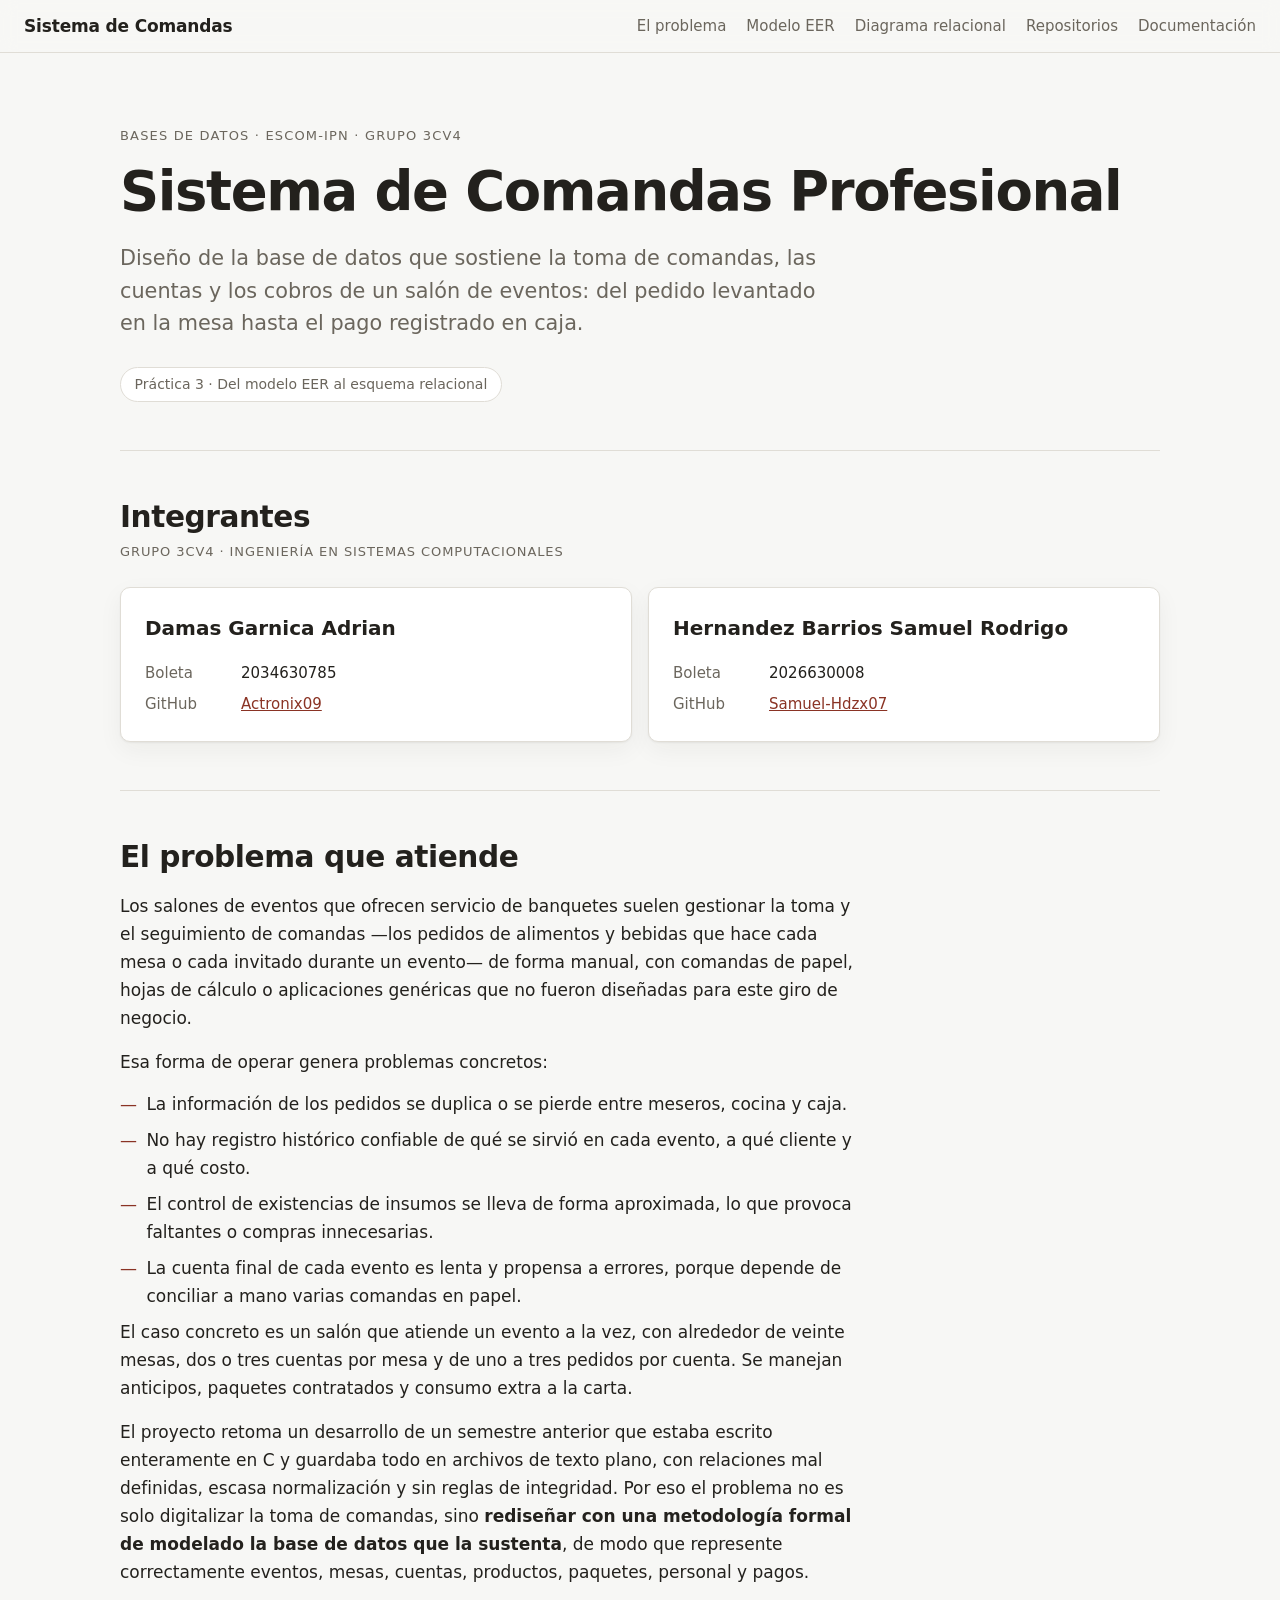
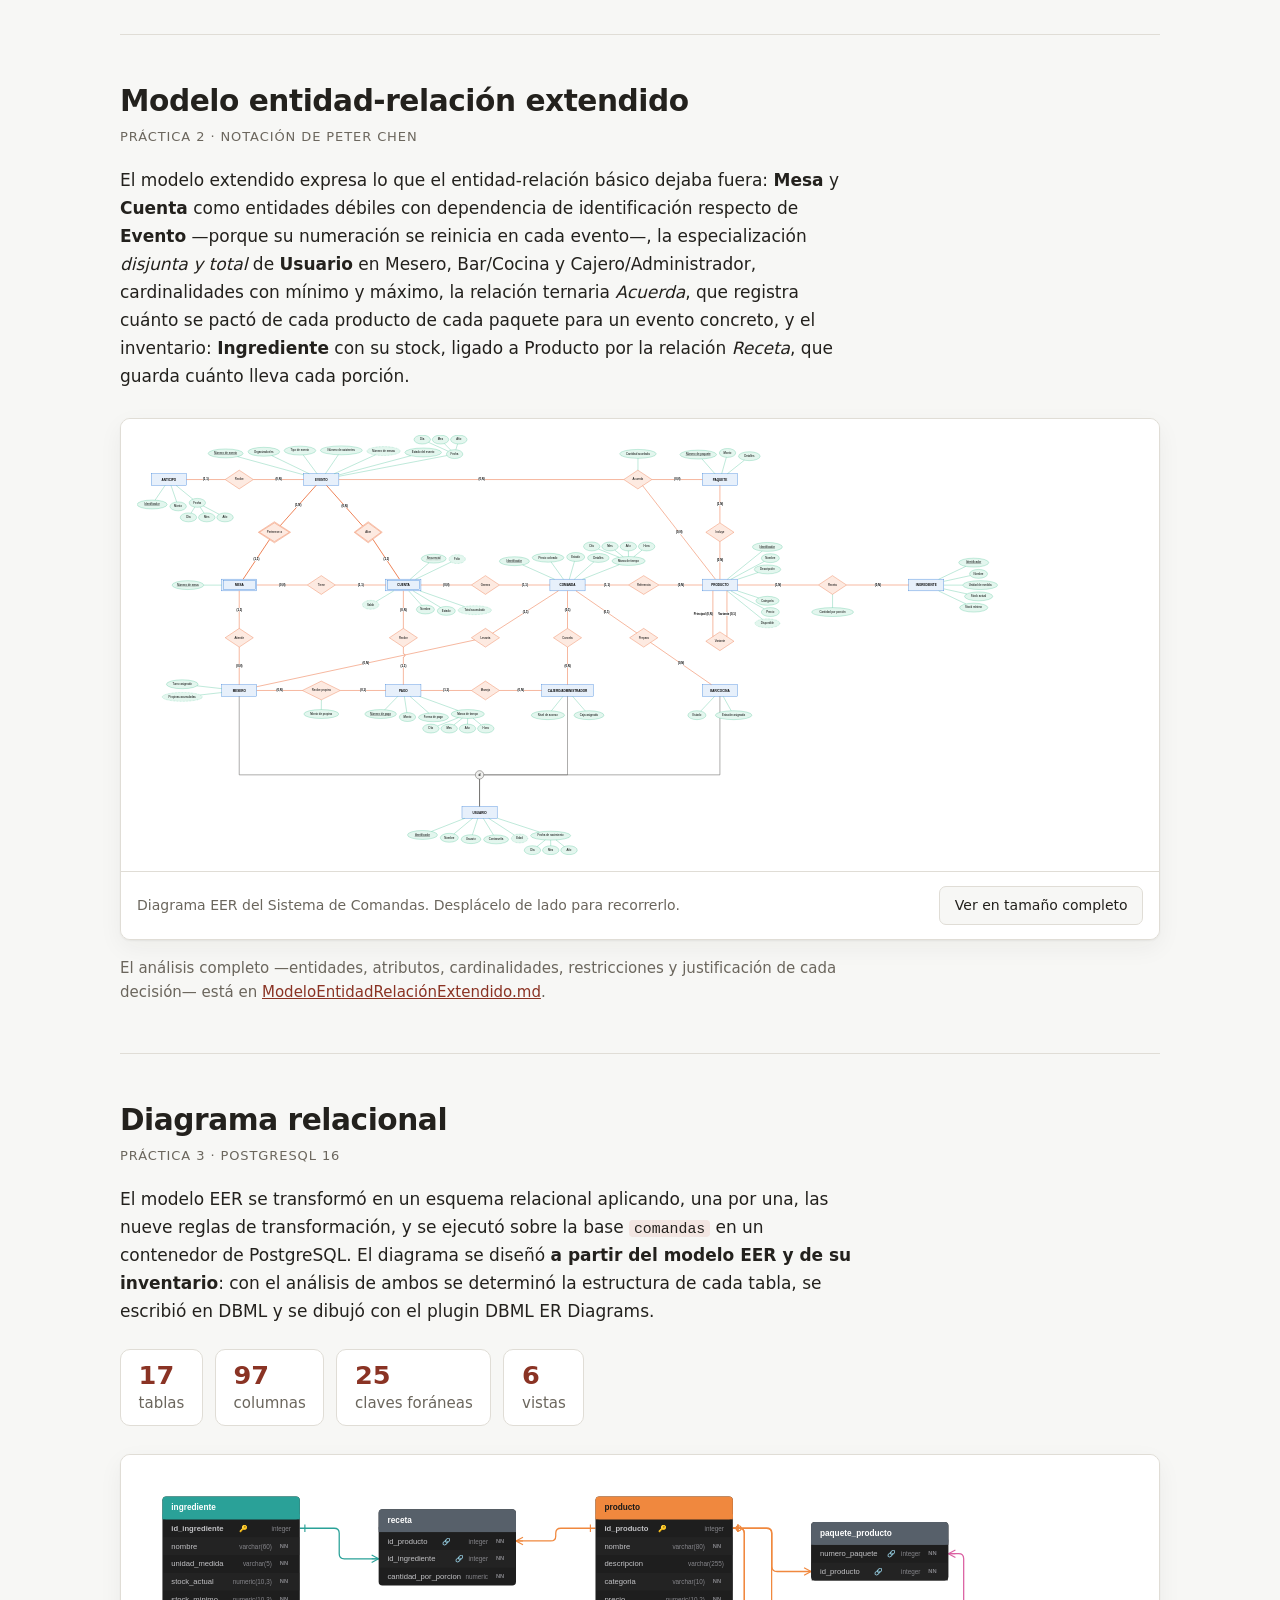
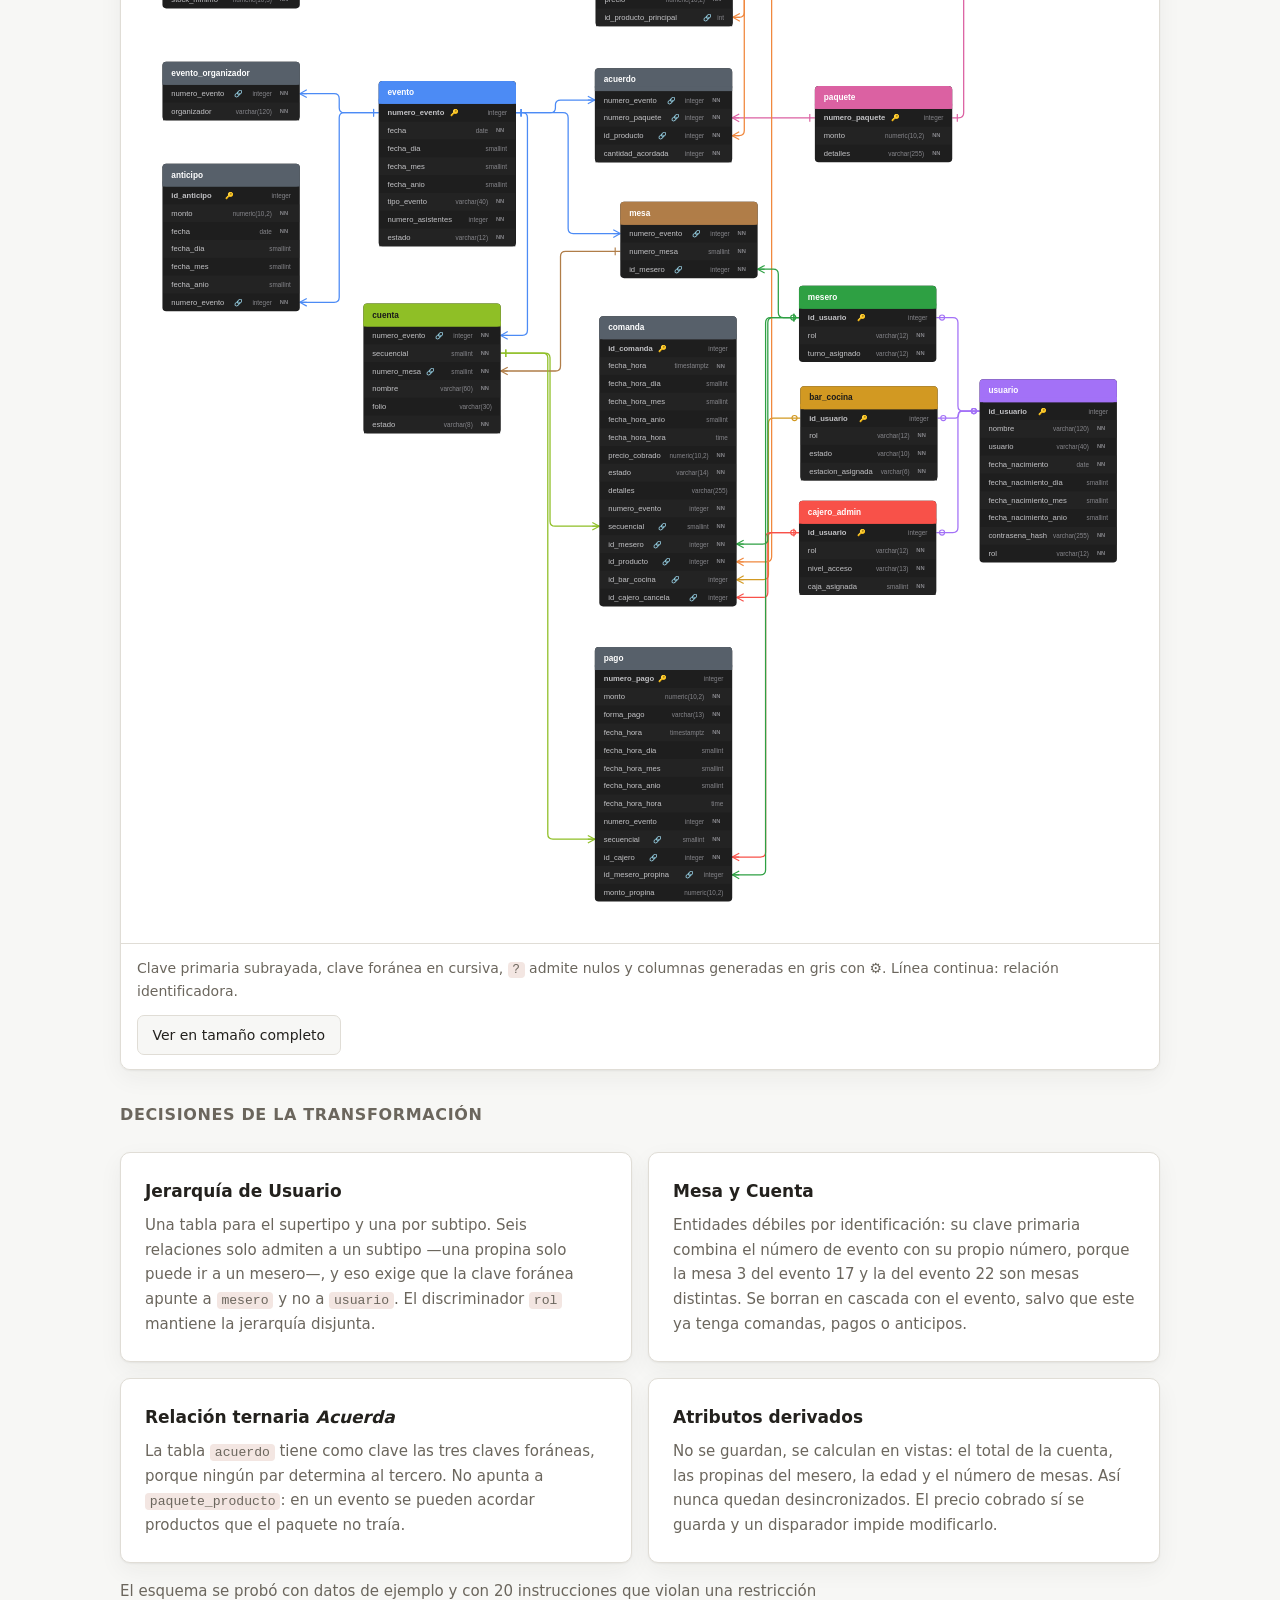
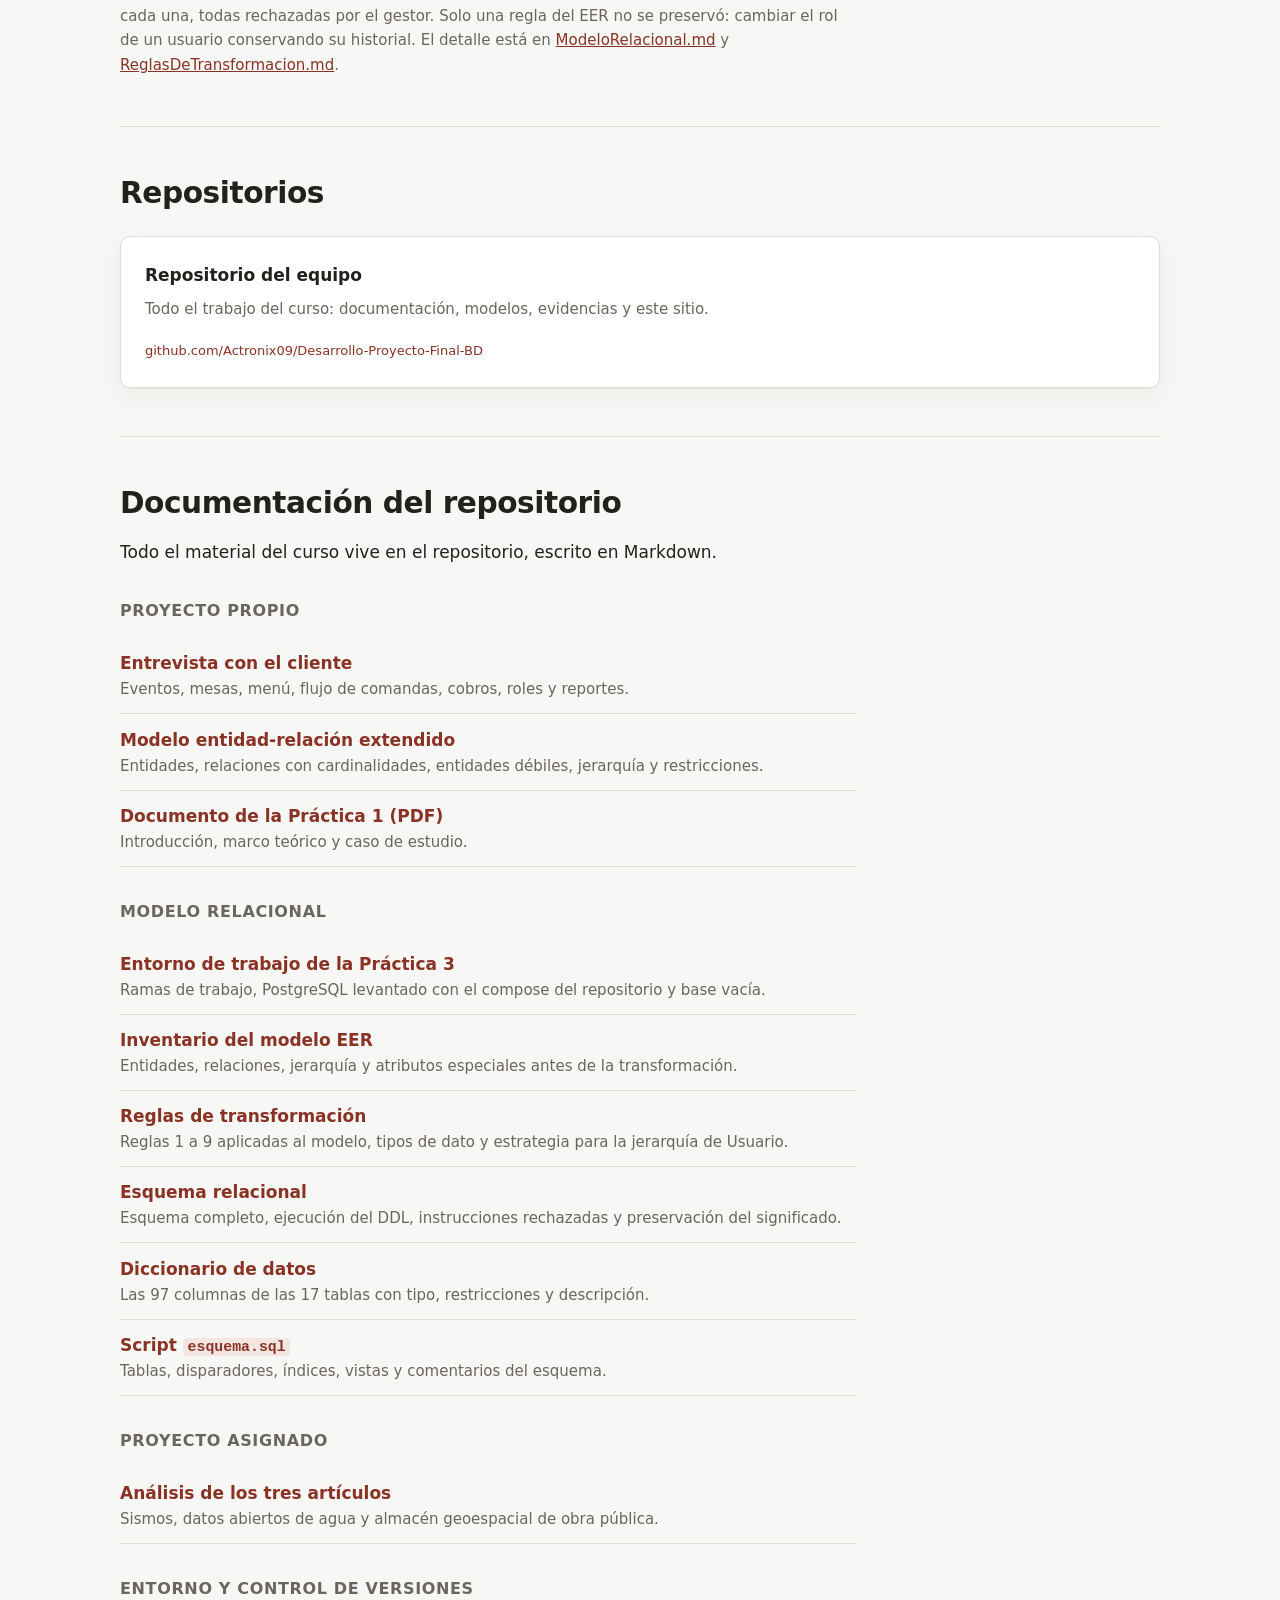
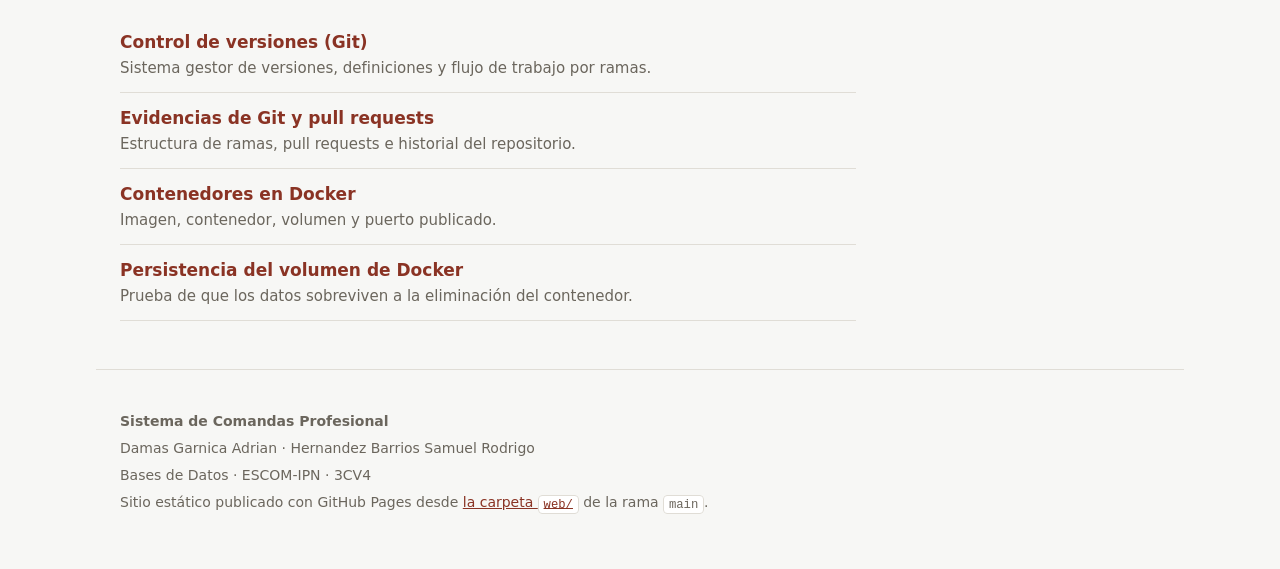
==== web/index.html @ 73614f3f "Preparación Práctica 4 y 5" ====
<!DOCTYPE html>
<html lang="es">
<head>
<meta charset="UTF-8">
<meta name="viewport" content="width=device-width, initial-scale=1">
<title>Sistema de Comandas Profesional — Práctica 3</title>
<meta name="description" content="Sitio del proyecto Sistema de Comandas Profesional: base de datos para la gestión de comandas, cuentas y cobros de un salón de eventos. Bases de Datos, ESCOM-IPN.">
<link rel="stylesheet" href="estilos.css">
</head>
<body>

<a class="salto" href="#contenido">Saltar al contenido</a>

<nav class="barra">
  <span class="barra-marca">Sistema de Comandas</span>
  <ul class="barra-enlaces">
    <li><a href="#problema">El problema</a></li>
    <li><a href="#eer">Modelo EER</a></li>
    <li><a href="#relacional">Diagrama relacional</a></li>
    <li><a href="#repositorios">Repositorios</a></li>
    <li><a href="#documentacion">Documentación</a></li>
  </ul>
</nav>

<header class="portada">
  <p class="eyebrow">Bases de Datos &middot; ESCOM-IPN &middot; Grupo 3CV4</p>
  <h1>Sistema de Comandas Profesional</h1>
  <p class="lead">
    Diseño de la base de datos que sostiene la toma de comandas, las cuentas y los
    cobros de un salón de eventos: del pedido levantado en la mesa hasta el pago
    registrado en caja.
  </p>
  <p class="sello">Práctica 3 &middot; Del modelo EER al esquema relacional</p>
</header>

<main id="contenido">

  <section class="seccion" id="integrantes">
    <h2>Integrantes</h2>
    <p class="seccion-nota">Grupo 3CV4 &middot; Ingeniería en Sistemas Computacionales</p>
    <div class="rejilla rejilla-dos">
      <div class="tarjeta persona">
        <p class="persona-nombre">Damas Garnica Adrian</p>
        <dl class="persona-datos">
          <div><dt>Boleta</dt><dd>2034630785</dd></div>
          <div><dt>GitHub</dt><dd><a href="https://github.com/Actronix09">Actronix09</a></dd></div>
        </dl>
      </div>
      <div class="tarjeta persona">
        <p class="persona-nombre">Hernandez Barrios Samuel Rodrigo</p>
        <dl class="persona-datos">
          <div><dt>Boleta</dt><dd>2026630008</dd></div>
          <div><dt>GitHub</dt><dd><a href="https://github.com/Samuel-Hdzx07">Samuel-Hdzx07</a></dd></div>
        </dl>
      </div>
    </div>
  </section>

  <section class="seccion" id="problema">
    <h2>El problema que atiende</h2>
    <p>
      Los salones de eventos que ofrecen servicio de banquetes suelen gestionar la toma y
      el seguimiento de comandas —los pedidos de alimentos y bebidas que hace cada mesa o
      cada invitado durante un evento— de forma manual, con comandas de papel, hojas de
      cálculo o aplicaciones genéricas que no fueron diseñadas para este giro de negocio.
    </p>
    <p>Esa forma de operar genera problemas concretos:</p>
    <ul class="lista-problemas">
      <li>La información de los pedidos se duplica o se pierde entre meseros, cocina y caja.</li>
      <li>No hay registro histórico confiable de qué se sirvió en cada evento, a qué cliente y a qué costo.</li>
      <li>El control de existencias de insumos se lleva de forma aproximada, lo que provoca faltantes o compras innecesarias.</li>
      <li>La cuenta final de cada evento es lenta y propensa a errores, porque depende de conciliar a mano varias comandas en papel.</li>
    </ul>
    <p>
      El caso concreto es un salón que atiende un evento a la vez, con alrededor de veinte
      mesas, dos o tres cuentas por mesa y de uno a tres pedidos por cuenta. Se manejan
      anticipos, paquetes contratados y consumo extra a la carta.
    </p>
    <p>
      El proyecto retoma un desarrollo de un semestre anterior que estaba escrito
      enteramente en C y guardaba todo en archivos de texto plano, con relaciones mal
      definidas, escasa normalización y sin reglas de integridad. Por eso el problema no
      es solo digitalizar la toma de comandas, sino <strong>rediseñar con una metodología
      formal de modelado la base de datos que la sustenta</strong>, de modo que represente
      correctamente eventos, mesas, cuentas, productos, paquetes, personal y pagos.
    </p>
  </section>

  <section class="seccion" id="eer">
    <h2>Modelo entidad-relación extendido</h2>
    <p class="seccion-nota">Práctica 2 &middot; Notación de Peter Chen</p>
    <p>
      El modelo extendido expresa lo que el entidad-relación básico dejaba fuera:
      <strong>Mesa</strong> y <strong>Cuenta</strong> como entidades débiles con dependencia
      de identificación respecto de <strong>Evento</strong> —porque su numeración se reinicia
      en cada evento—, la especialización <em>disjunta y total</em> de
      <strong>Usuario</strong> en Mesero, Bar/Cocina y Cajero/Administrador, cardinalidades
      con mínimo y máximo, la relación ternaria <em>Acuerda</em>, que registra cuánto se
      pactó de cada producto de cada paquete para un evento concreto, y el inventario:
      <strong>Ingrediente</strong> con su stock, ligado a Producto por la relación
      <em>Receta</em>, que guarda cuánto lleva cada porción.
    </p>

    <figure class="figura">
      <div class="lienzo" data-scroll>
        <img src="imagenes/diagrama-eer-chen.svg"
             alt="Diagrama entidad-relación extendido del Sistema de Comandas en notación de Peter Chen: las entidades Evento, Usuario, Producto, Ingrediente, Comanda, Pago, Anticipo y Paquete, las entidades débiles Mesa y Cuenta, la jerarquía de Usuario, la relación Receta y la relación ternaria Acuerda."
             width="3672" height="1792"
             data-completa="imagenes/diagrama-eer-chen.svg">
      </div>
      <figcaption>
        <span>Diagrama EER del Sistema de Comandas. Desplácelo de lado para recorrerlo.</span>
        <button type="button" class="boton" data-abrir="imagenes/diagrama-eer-chen.svg">
          Ver en tamaño completo
        </button>
      </figcaption>
    </figure>

    <p class="pie-enlace">
      El análisis completo —entidades, atributos, cardinalidades, restricciones y
      justificación de cada decisión— está en
      <a href="https://github.com/Actronix09/Desarrollo-Proyecto-Final-BD/blob/main/docs/ModeloEntidadRelaci%C3%B3nExtendido.md">
        ModeloEntidadRelaciónExtendido.md</a>.
    </p>
  </section>

  <section class="seccion" id="relacional">
    <h2>Diagrama relacional</h2>
    <p class="seccion-nota">Práctica 3 &middot; PostgreSQL 16</p>
    <p>
      El modelo EER se transformó en un esquema relacional aplicando, una por una, las
      nueve reglas de transformación, y se ejecutó sobre la base <code>comandas</code> en
      un contenedor de PostgreSQL. El diagrama se diseñó <strong>a partir del modelo
      EER y de su inventario</strong>: con el análisis de ambos se determinó la estructura
      de cada tabla, se escribió en DBML y se dibujó con el plugin DBML ER Diagrams.
    </p>

    <ul class="cifras">
      <li><strong>17</strong> tablas</li>
      <li><strong>97</strong> columnas</li>
      <li><strong>25</strong> claves foráneas</li>
      <li><strong>6</strong> vistas</li>
    </ul>

    <figure class="figura">
      <div class="lienzo lienzo-ajustado">
        <img src="imagenes/diagrama-relacional.svg"
             alt="Diagrama relacional del Sistema de Comandas con sus 17 tablas: a la izquierda el evento con evento_organizador, anticipo y cuenta, y arriba el inventario (ingrediente y receta); al centro mesa, comanda, pago y acuerdo; a la derecha el catálogo (producto, paquete y paquete_producto) y la jerarquía de Usuario (usuario, mesero, bar_cocina y cajero_admin), unidas por sus 25 claves foráneas."
             width="2795" height="1572"
             data-completa="imagenes/diagrama-relacional.svg" data-natural>
      </div>
      <figcaption>
        <span>Clave primaria subrayada, clave foránea en cursiva, <code>?</code> admite nulos y columnas generadas en gris con ⚙. Línea continua: relación identificadora.</span>
        <button type="button" class="boton" data-abrir="imagenes/diagrama-relacional.svg" data-natural>
          Ver en tamaño completo
        </button>
      </figcaption>
    </figure>

    <h3 class="subtitulo">Decisiones de la transformación</h3>
    <div class="rejilla rejilla-dos">
      <div class="tarjeta decision">
        <h3>Jerarquía de Usuario</h3>
        <p>
          Una tabla para el supertipo y una por subtipo. Seis relaciones solo admiten a un
          subtipo —una propina solo puede ir a un mesero—, y eso exige que la clave foránea
          apunte a <code>mesero</code> y no a <code>usuario</code>. El discriminador
          <code>rol</code> mantiene la jerarquía disjunta.
        </p>
      </div>
      <div class="tarjeta decision">
        <h3>Mesa y Cuenta</h3>
        <p>
          Entidades débiles por identificación: su clave primaria combina el número de
          evento con su propio número, porque la mesa 3 del evento 17 y la del evento 22
          son mesas distintas. Se borran en cascada con el evento, salvo que este ya tenga
          comandas, pagos o anticipos.
        </p>
      </div>
      <div class="tarjeta decision">
        <h3>Relación ternaria <em>Acuerda</em></h3>
        <p>
          La tabla <code>acuerdo</code> tiene como clave las tres claves foráneas, porque
          ningún par determina al tercero. No apunta a <code>paquete_producto</code>: en un
          evento se pueden acordar productos que el paquete no traía.
        </p>
      </div>
      <div class="tarjeta decision">
        <h3>Atributos derivados</h3>
        <p>
          No se guardan, se calculan en vistas: el total de la cuenta, las propinas del
          mesero, la edad y el número de mesas. Así nunca quedan desincronizados. El precio
          cobrado sí se guarda y un disparador impide modificarlo.
        </p>
      </div>
    </div>

    <p class="pie-enlace">
      El esquema se probó con datos de ejemplo y con 20 instrucciones que violan una
      restricción cada una, todas rechazadas por el gestor. Solo una regla del EER no se
      preservó: cambiar el rol de un usuario conservando su historial. El detalle está en
      <a href="https://github.com/Actronix09/Desarrollo-Proyecto-Final-BD/blob/main/docs/ModeloRelacional.md">ModeloRelacional.md</a>
      y <a href="https://github.com/Actronix09/Desarrollo-Proyecto-Final-BD/blob/main/docs/ReglasDeTransformacion.md">ReglasDeTransformacion.md</a>.
    </p>
  </section>

  <section class="seccion" id="repositorios">
    <h2>Repositorios</h2>
    <div class="rejilla">
      <a class="tarjeta enlace-tarjeta" href="https://github.com/Actronix09/Desarrollo-Proyecto-Final-BD">
        <h3>Repositorio del equipo</h3>
        <p>Todo el trabajo del curso: documentación, modelos, evidencias y este sitio.</p>
        <span class="url">github.com/Actronix09/Desarrollo-Proyecto-Final-BD</span>
      </a>
    </div>
  </section>

  <section class="seccion" id="documentacion">
    <h2>Documentación del repositorio</h2>
    <p>Todo el material del curso vive en el repositorio, escrito en Markdown.</p>

    <h3 class="subtitulo">Proyecto propio</h3>
    <ul class="indice">
      <li>
        <a href="https://github.com/Actronix09/Desarrollo-Proyecto-Final-BD/blob/main/docs/Entrevista.md">Entrevista con el cliente</a>
        <span>Eventos, mesas, menú, flujo de comandas, cobros, roles y reportes.</span>
      </li>
      <li>
        <a href="https://github.com/Actronix09/Desarrollo-Proyecto-Final-BD/blob/main/docs/ModeloEntidadRelaci%C3%B3nExtendido.md">Modelo entidad-relación extendido</a>
        <span>Entidades, relaciones con cardinalidades, entidades débiles, jerarquía y restricciones.</span>
      </li>
      <li>
        <a href="https://github.com/Actronix09/Desarrollo-Proyecto-Final-BD/blob/main/docs/LaTeX/Practica%201.pdf">Documento de la Práctica 1 (PDF)</a>
        <span>Introducción, marco teórico y caso de estudio.</span>
      </li>
    </ul>

    <h3 class="subtitulo">Modelo relacional</h3>
    <ul class="indice">
      <li>
        <a href="https://github.com/Actronix09/Desarrollo-Proyecto-Final-BD/blob/main/docs/EntornoPractica3.md">Entorno de trabajo de la Práctica 3</a>
        <span>Ramas de trabajo, PostgreSQL levantado con el compose del repositorio y base vacía.</span>
      </li>
      <li>
        <a href="https://github.com/Actronix09/Desarrollo-Proyecto-Final-BD/blob/main/docs/InventarioModeloEER.md">Inventario del modelo EER</a>
        <span>Entidades, relaciones, jerarquía y atributos especiales antes de la transformación.</span>
      </li>
      <li>
        <a href="https://github.com/Actronix09/Desarrollo-Proyecto-Final-BD/blob/main/docs/ReglasDeTransformacion.md">Reglas de transformación</a>
        <span>Reglas 1 a 9 aplicadas al modelo, tipos de dato y estrategia para la jerarquía de Usuario.</span>
      </li>
      <li>
        <a href="https://github.com/Actronix09/Desarrollo-Proyecto-Final-BD/blob/main/docs/ModeloRelacional.md">Esquema relacional</a>
        <span>Esquema completo, ejecución del DDL, instrucciones rechazadas y preservación del significado.</span>
      </li>
      <li>
        <a href="https://github.com/Actronix09/Desarrollo-Proyecto-Final-BD/blob/main/docs/DiccionarioDeDatos.md">Diccionario de datos</a>
        <span>Las 97 columnas de las 17 tablas con tipo, restricciones y descripción.</span>
      </li>
      <li>
        <a href="https://github.com/Actronix09/Desarrollo-Proyecto-Final-BD/blob/main/sql/esquema.sql">Script <code>esquema.sql</code></a>
        <span>Tablas, disparadores, índices, vistas y comentarios del esquema.</span>
      </li>
    </ul>

    <h3 class="subtitulo">Proyecto asignado</h3>
    <ul class="indice">
      <li>
        <a href="https://github.com/Actronix09/Desarrollo-Proyecto-Final-BD/blob/main/docs/Investigaci%C3%B3nDeArticulos.md">Análisis de los tres artículos</a>
        <span>Sismos, datos abiertos de agua y almacén geoespacial de obra pública.</span>
      </li>
    </ul>

    <h3 class="subtitulo">Entorno y control de versiones</h3>
    <ul class="indice">
      <li>
        <a href="https://github.com/Actronix09/Desarrollo-Proyecto-Final-BD/blob/main/docs/Control%20de%20Versiones.md">Control de versiones (Git)</a>
        <span>Sistema gestor de versiones, definiciones y flujo de trabajo por ramas.</span>
      </li>
      <li>
        <a href="https://github.com/Actronix09/Desarrollo-Proyecto-Final-BD/blob/main/docs/Control%20de%20Versiones%20GIT%20y%20Pull%20Request.md">Evidencias de Git y pull requests</a>
        <span>Estructura de ramas, pull requests e historial del repositorio.</span>
      </li>
      <li>
        <a href="https://github.com/Actronix09/Desarrollo-Proyecto-Final-BD/blob/main/docs/Contenedores.md">Contenedores en Docker</a>
        <span>Imagen, contenedor, volumen y puerto publicado.</span>
      </li>
      <li>
        <a href="https://github.com/Actronix09/Desarrollo-Proyecto-Final-BD/blob/main/docs/Persistencia%20del%20Volumen%20de%20Docker.md">Persistencia del volumen de Docker</a>
        <span>Prueba de que los datos sobreviven a la eliminación del contenedor.</span>
      </li>
    </ul>
  </section>

</main>

<footer class="pie">
  <div class="pie-texto">
    <p><strong>Sistema de Comandas Profesional</strong></p>
    <p>
      Damas Garnica Adrian &middot; Hernandez Barrios Samuel Rodrigo
    </p>
    <p>Bases de Datos &middot; ESCOM-IPN &middot; 3CV4</p>
    <p>
      Sitio estático publicado con GitHub Pages desde
      <a href="https://github.com/Actronix09/Desarrollo-Proyecto-Final-BD/tree/main/web">
        la carpeta <code>web/</code></a>
      de la rama <code>main</code>.
    </p>
  </div>
  <video class="pie-video" src="yipee.mp4" autoplay loop muted playsinline
         aria-label="Video decorativo"></video>
</footer>

<div class="visor" id="visor" hidden>
  <button type="button" class="visor-cerrar" id="visor-cerrar" aria-label="Cerrar">&times;</button>
  <div class="visor-lienzo" id="visor-lienzo">
    <img id="visor-imagen" src="" alt="Diagrama en tamaño completo">
  </div>
  <p class="visor-ayuda">Arrastre para recorrer el diagrama &middot; <kbd>Esc</kbd> para cerrar</p>
</div>

<script src="script.js"></script>
</body>
</html>
---- web/estilos.css ----
/* ===========================================================
   Sistema de Comandas Profesional — Práctica 3
   Hoja de estilos del sitio. Sin dependencias externas.
   =========================================================== */

:root {
  --fondo: #f7f7f5;
  --superficie: #ffffff;
  --borde: #e0ddd6;
  --texto: #23211d;
  --texto-suave: #6b665d;
  --acento: #8a3324;
  --acento-suave: #f3e6e2;
  --sombra: 0 1px 2px rgba(35, 33, 29, .06), 0 8px 24px rgba(35, 33, 29, .05);
  --radio: 10px;
  --ancho: 68rem;
}

@media (prefers-color-scheme: dark) {
  :root {
    --fondo: #16151b;
    --superficie: #1e1d24;
    --borde: #32303a;
    --texto: #eceaf0;
    --texto-suave: #a39fae;
    --acento: #e09080;
    --acento-suave: #2b2026;
    --sombra: 0 1px 2px rgba(0, 0, 0, .4), 0 8px 24px rgba(0, 0, 0, .3);
  }
}

* { margin: 0; padding: 0; box-sizing: border-box; }

html { scroll-behavior: smooth; scroll-padding-top: 5rem; }

body {
  background: var(--fondo);
  color: var(--texto);
  font-family: system-ui, -apple-system, "Segoe UI", Roboto, "Helvetica Neue", sans-serif;
  font-size: 1.0625rem;
  line-height: 1.65;
  -webkit-text-size-adjust: 100%;
}

a { color: var(--acento); }

/* --- Accesibilidad ---------------------------------------- */

.salto {
  position: absolute;
  left: -9999px;
  top: 0;
  background: var(--acento);
  color: #fff;
  padding: .75rem 1rem;
  z-index: 100;
}
.salto:focus { left: 0; }

:focus-visible {
  outline: 2px solid var(--acento);
  outline-offset: 3px;
}

/* --- Barra de navegación ----------------------------------- */

.barra {
  position: sticky;
  top: 0;
  z-index: 20;
  display: flex;
  flex-wrap: wrap;
  align-items: center;
  gap: .5rem 1.5rem;
  padding: .75rem 1.5rem;
  background: color-mix(in srgb, var(--fondo) 88%, transparent);
  backdrop-filter: blur(8px);
  border-bottom: 1px solid var(--borde);
}

.barra-marca {
  font-weight: 650;
  letter-spacing: -.01em;
  margin-right: auto;
}

.barra-enlaces {
  display: flex;
  flex-wrap: wrap;
  gap: .25rem 1.25rem;
  list-style: none;
  font-size: .9375rem;
}

.barra-enlaces a {
  color: var(--texto-suave);
  text-decoration: none;
  padding: .125rem 0;
  border-bottom: 1px solid transparent;
}

.barra-enlaces a:hover {
  color: var(--texto);
  border-bottom-color: var(--acento);
}

/* --- Portada ----------------------------------------------- */

.portada {
  max-width: var(--ancho);
  margin: 0 auto;
  padding: 4.5rem 1.5rem 3rem;
}

.eyebrow {
  font-size: .8125rem;
  letter-spacing: .09em;
  text-transform: uppercase;
  color: var(--texto-suave);
  margin-bottom: 1rem;
}

.portada h1 {
  font-size: clamp(2.1rem, 6vw, 3.4rem);
  line-height: 1.1;
  letter-spacing: -.025em;
  font-weight: 700;
  margin-bottom: 1.25rem;
}

.lead {
  font-size: clamp(1.0625rem, 2.2vw, 1.3rem);
  color: var(--texto-suave);
  max-width: 44rem;
  line-height: 1.55;
}

.sello {
  display: inline-block;
  margin-top: 1.75rem;
  padding: .3rem .85rem;
  border: 1px solid var(--borde);
  border-radius: 999px;
  background: var(--superficie);
  font-size: .875rem;
  color: var(--texto-suave);
}

/* --- Secciones --------------------------------------------- */

main {
  max-width: var(--ancho);
  margin: 0 auto;
  padding-inline: 1.5rem;
}

.seccion {
  padding-block: 3rem;
  border-top: 1px solid var(--borde);
}

.seccion > p,
.seccion > ul { max-width: 46rem; }

.seccion h2 {
  font-size: clamp(1.4rem, 3.2vw, 1.85rem);
  letter-spacing: -.015em;
  line-height: 1.25;
  margin-bottom: 1rem;
}

.seccion-nota {
  font-size: .8125rem;
  letter-spacing: .07em;
  text-transform: uppercase;
  color: var(--texto-suave);
  margin: -.65rem 0 1.15rem;
}

.seccion p + p { margin-top: 1rem; }

.subtitulo {
  font-size: 1rem;
  letter-spacing: .04em;
  text-transform: uppercase;
  color: var(--texto-suave);
  font-weight: 600;
  margin: 2rem 0 .85rem;
}

/* --- Tarjetas ---------------------------------------------- */

.tarjeta {
  background: var(--superficie);
  border: 1px solid var(--borde);
  border-radius: var(--radio);
  padding: 1.5rem;
  box-shadow: var(--sombra);
}

.rejilla {
  display: grid;
  grid-template-columns: repeat(auto-fit, minmax(16rem, 1fr));
  gap: 1rem;
  margin-top: 1.5rem;
}

/* Para grupos de cuatro tarjetas: en dos columnas no queda una
   sola en la última fila. */
.rejilla-dos {
  grid-template-columns: repeat(auto-fit, minmax(min(22rem, 100%), 1fr));
}

.enlace-tarjeta {
  display: block;
  text-decoration: none;
  color: inherit;
  transition: transform .15s ease, border-color .15s ease;
}

.enlace-tarjeta:hover {
  transform: translateY(-2px);
  border-color: var(--acento);
}

.enlace-tarjeta h3 {
  font-size: 1.0625rem;
  margin-bottom: .5rem;
}

.enlace-tarjeta p {
  font-size: .9375rem;
  color: var(--texto-suave);
  margin-bottom: .85rem;
}

.url {
  font-size: .8125rem;
  color: var(--acento);
  word-break: break-all;
}

/* --- Integrante -------------------------------------------- */

.persona { max-width: 36rem; }

.persona-nombre {
  font-size: 1.25rem;
  font-weight: 650;
  margin-bottom: 1rem;
}

.persona-datos {
  display: grid;
  gap: .4rem;
  padding-bottom: 1rem;
  margin-bottom: 1rem;
  border-bottom: 1px solid var(--borde);
}

.persona-datos > div {
  display: flex;
  flex-wrap: wrap;
  gap: .5rem;
  font-size: .9375rem;
}

.persona-datos dt {
  color: var(--texto-suave);
  min-width: 5.5rem;
}

.persona-datos:last-child {
  padding-bottom: 0;
  margin-bottom: 0;
  border-bottom: none;
}

/* --- Lista del problema ------------------------------------ */

.lista-problemas {
  margin: .85rem 0 0 0;
  padding-left: 1.1rem;
  list-style: none;
}

.lista-problemas li {
  position: relative;
  padding-left: .55rem;
  margin-bottom: .5rem;
}

.lista-problemas li::before {
  content: "—";
  position: absolute;
  left: -1.1rem;
  color: var(--acento);
}

/* --- Figura del diagrama ----------------------------------- */

.figura {
  margin-top: 1.75rem;
  border: 1px solid var(--borde);
  border-radius: var(--radio);
  overflow: hidden;
  box-shadow: var(--sombra);
}

/* El diagrama está dibujado sobre blanco: su lienzo se queda
   blanco también en modo oscuro, para que no quede recortado. */
.lienzo {
  overflow-x: auto;
  overflow-y: hidden;
  background: #ffffff;
  padding: 1rem;
}

.lienzo img {
  display: block;
  height: 420px;
  width: auto;
  max-width: none;
  cursor: zoom-in;
}

/* El diagrama relacional es casi cuadrado: con altura fija quedaría
   diminuto, así que ocupa todo el ancho y el detalle se ve en el visor. */
.lienzo.lienzo-ajustado { overflow: hidden; }

.lienzo.lienzo-ajustado img {
  width: 100%;
  height: auto;
}

figcaption {
  display: flex;
  flex-wrap: wrap;
  align-items: center;
  justify-content: space-between;
  gap: .75rem;
  padding: .85rem 1rem;
  background: var(--superficie);
  border-top: 1px solid var(--borde);
  font-size: .875rem;
  color: var(--texto-suave);
}

.boton {
  font: inherit;
  font-size: .875rem;
  padding: .45rem .9rem;
  border: 1px solid var(--borde);
  border-radius: 7px;
  background: var(--fondo);
  color: var(--texto);
  cursor: pointer;
}

.boton:hover { border-color: var(--acento); color: var(--acento); }

.pie-enlace {
  margin-top: 1rem;
  font-size: .9375rem;
  color: var(--texto-suave);
}

/* --- Esquema relacional ------------------------------------ */

.cifras {
  display: flex;
  flex-wrap: wrap;
  gap: .75rem;
  margin-top: 1.5rem;
  list-style: none;
}

.cifras li {
  padding: .6rem 1.1rem;
  border: 1px solid var(--borde);
  border-radius: var(--radio);
  background: var(--superficie);
  font-size: .9375rem;
  color: var(--texto-suave);
}

.cifras strong {
  display: block;
  font-size: 1.6rem;
  line-height: 1.2;
  color: var(--acento);
}

.decision h3 {
  font-size: 1.0625rem;
  margin-bottom: .5rem;
}

.decision p {
  font-size: .9375rem;
  color: var(--texto-suave);
}

.seccion code,
figcaption code {
  font-family: ui-monospace, SFMono-Regular, Menlo, monospace;
  font-size: .875em;
  padding: .05rem .3rem;
  border-radius: 4px;
  background: var(--acento-suave);
}

/* --- Índice de documentos ---------------------------------- */

.indice { list-style: none; }

.indice li {
  padding: .7rem 0;
  border-bottom: 1px solid var(--borde);
}

.indice a {
  font-weight: 550;
  text-decoration: none;
}

.indice a:hover { text-decoration: underline; }

.indice span {
  display: block;
  font-size: .9375rem;
  color: var(--texto-suave);
}

/* --- Pie de página ----------------------------------------- */

.pie {
  max-width: var(--ancho);
  margin: 0 auto;
  padding: 2.5rem 1.5rem 3.5rem;
  border-top: 1px solid var(--borde);
  display: flex;
  flex-wrap: wrap;
  align-items: flex-end;
  justify-content: space-between;
  gap: 1.5rem;
  font-size: .875rem;
  color: var(--texto-suave);
}

.pie-texto p + p { margin-top: .25rem; }

.pie code {
  font-size: .875em;
  padding: .1rem .3rem;
  border-radius: 4px;
  background: var(--superficie);
  border: 1px solid var(--borde);
}

.pie-video {
  width: 84px;
  border-radius: 8px;
  display: block;
  opacity: .85;
}

/* --- Visor de diagramas ------------------------------------ */

.visor {
  position: fixed;
  inset: 0;
  z-index: 50;
  background: rgba(10, 10, 12, .92);
  display: flex;
  flex-direction: column;
}

/* El atributo hidden del navegador aplica display:none, pero la
   regla de arriba lo gana por especificidad: hay que repetirlo
   aquí o el visor se queda encima de la página. */
.visor[hidden] { display: none; }

.visor-lienzo {
  flex: 1;
  overflow: auto;
  cursor: grab;
  background: #ffffff;
}

.visor-lienzo.arrastrando { cursor: grabbing; }

.visor-lienzo img {
  display: block;
  height: 100%;
  width: auto;
  max-width: none;
}

/* Diagramas marcados con data-natural: se abren a su tamaño real
   y se recorren en ambos sentidos. */
.visor-lienzo.natural img { height: auto; }

.visor-cerrar {
  position: absolute;
  top: .75rem;
  right: .75rem;
  z-index: 2;
  width: 2.5rem;
  height: 2.5rem;
  border: none;
  border-radius: 50%;
  background: rgba(10, 10, 12, .75);
  color: #fff;
  font-size: 1.6rem;
  line-height: 1;
  cursor: pointer;
}

.visor-ayuda {
  padding: .75rem 1rem;
  text-align: center;
  color: #cfcdd4;
  font-size: .8125rem;
}

.visor kbd {
  font-family: ui-monospace, SFMono-Regular, Menlo, monospace;
  font-size: .9em;
  padding: .05rem .35rem;
  border: 1px solid #55525c;
  border-radius: 4px;
}

body.visor-abierto { overflow: hidden; }

/* --- Teléfono ---------------------------------------------- */

@media (max-width: 40rem) {
  .portada { padding-top: 3rem; }
  .lienzo img { height: 300px; }
  .pie { align-items: flex-start; }
}

@media (prefers-reduced-motion: reduce) {
  html { scroll-behavior: auto; }
  .enlace-tarjeta { transition: none; }
}
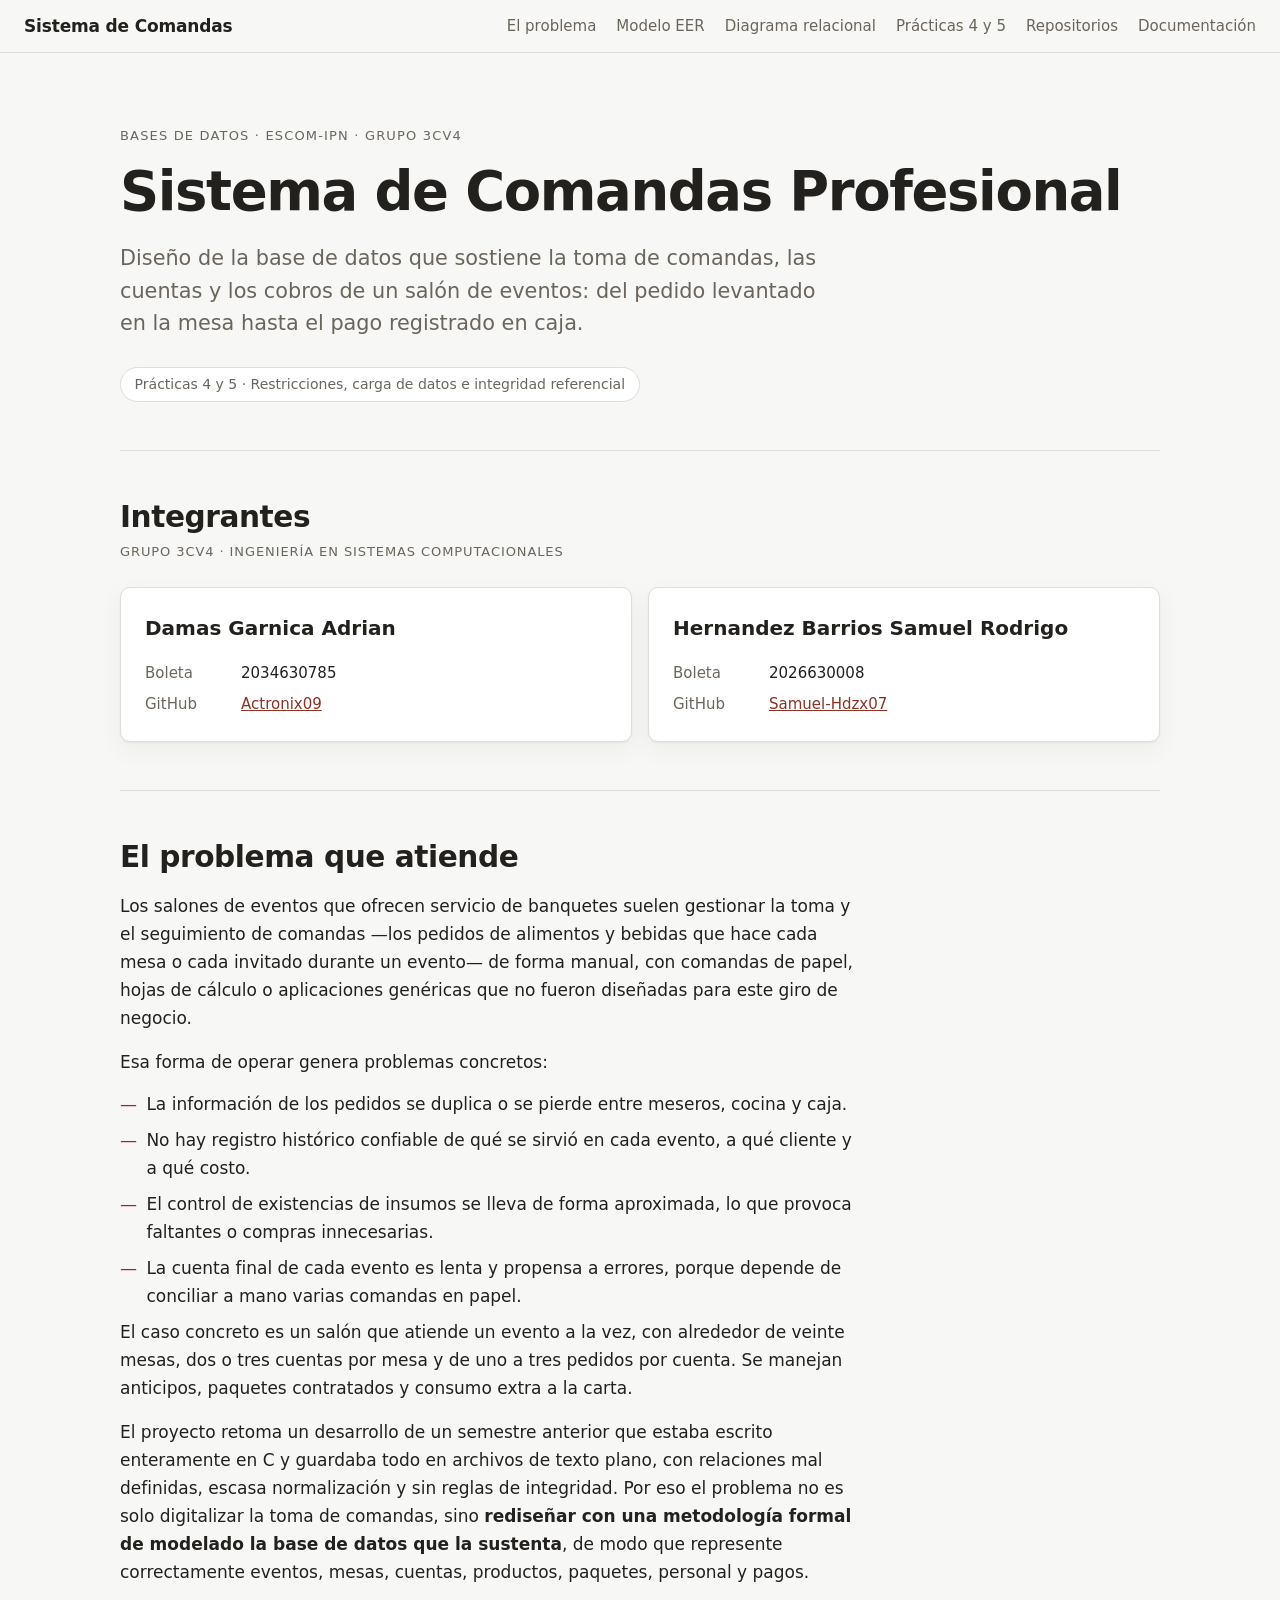
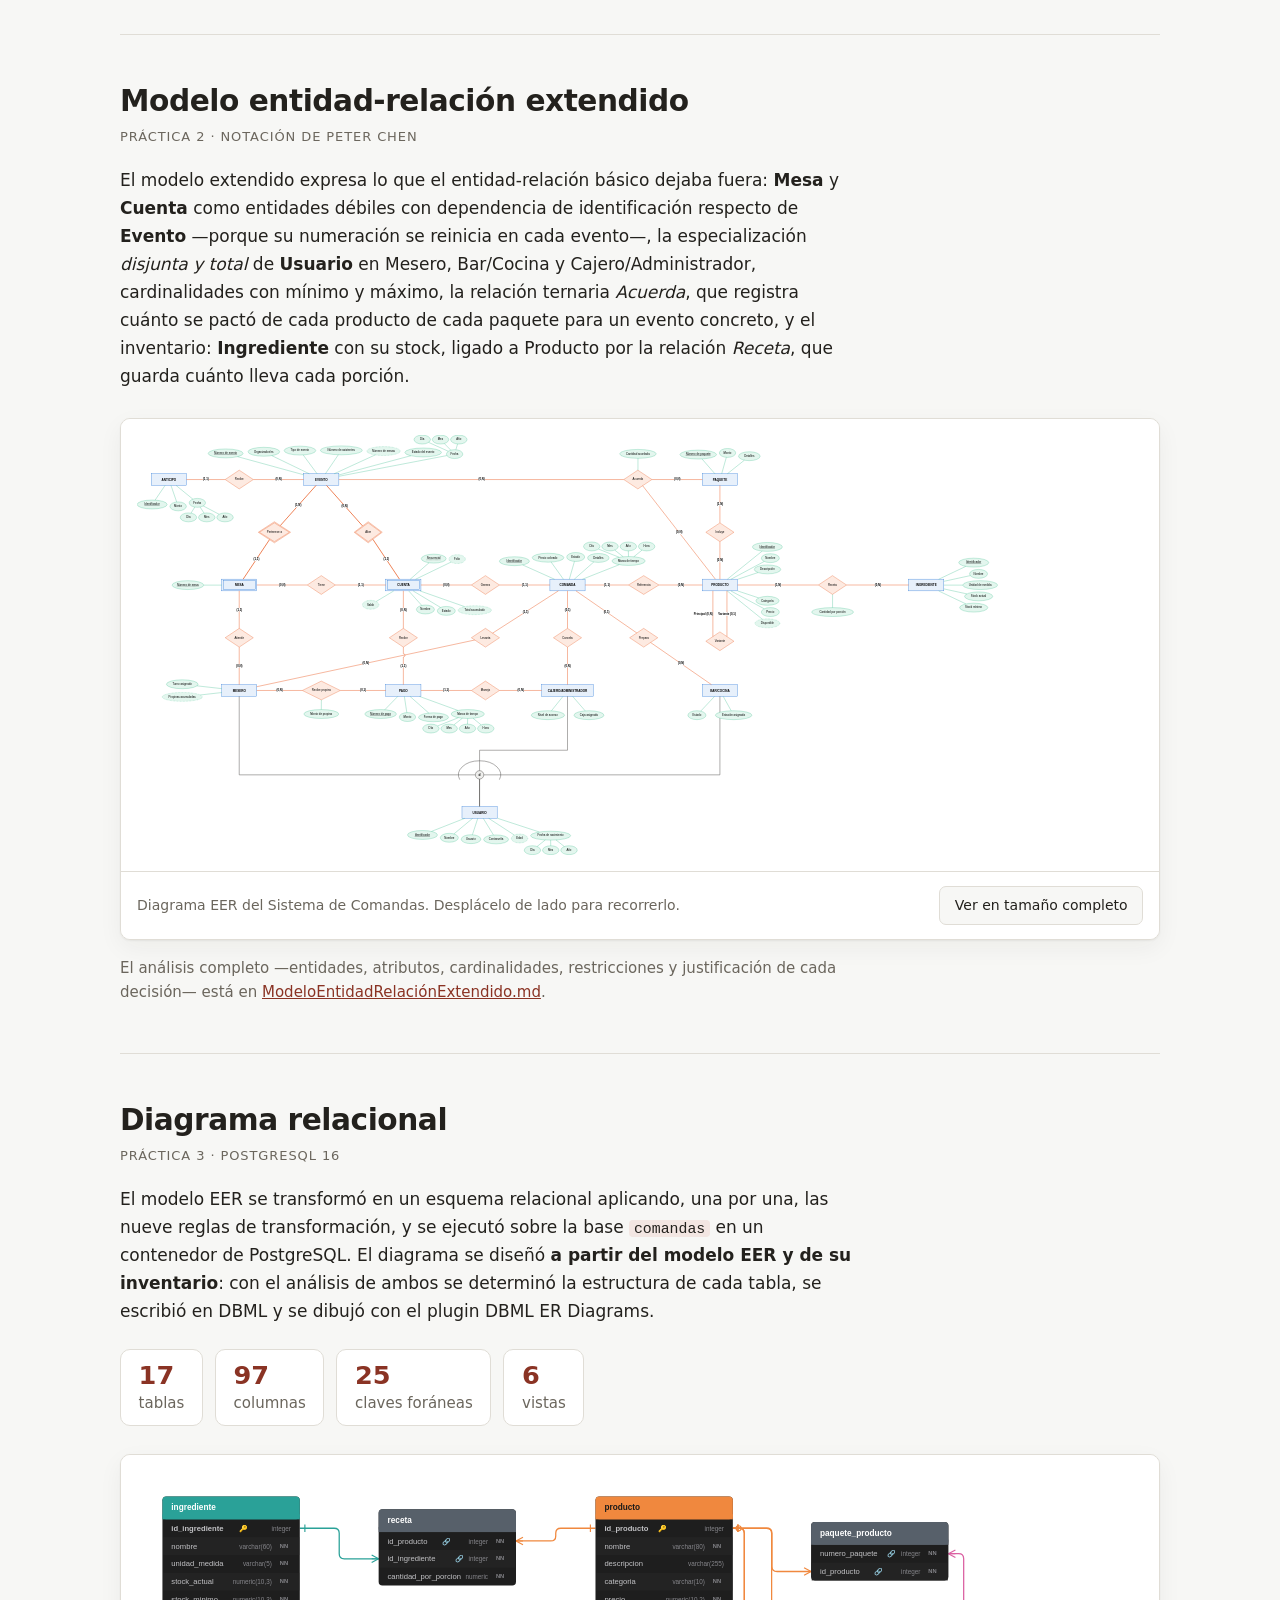
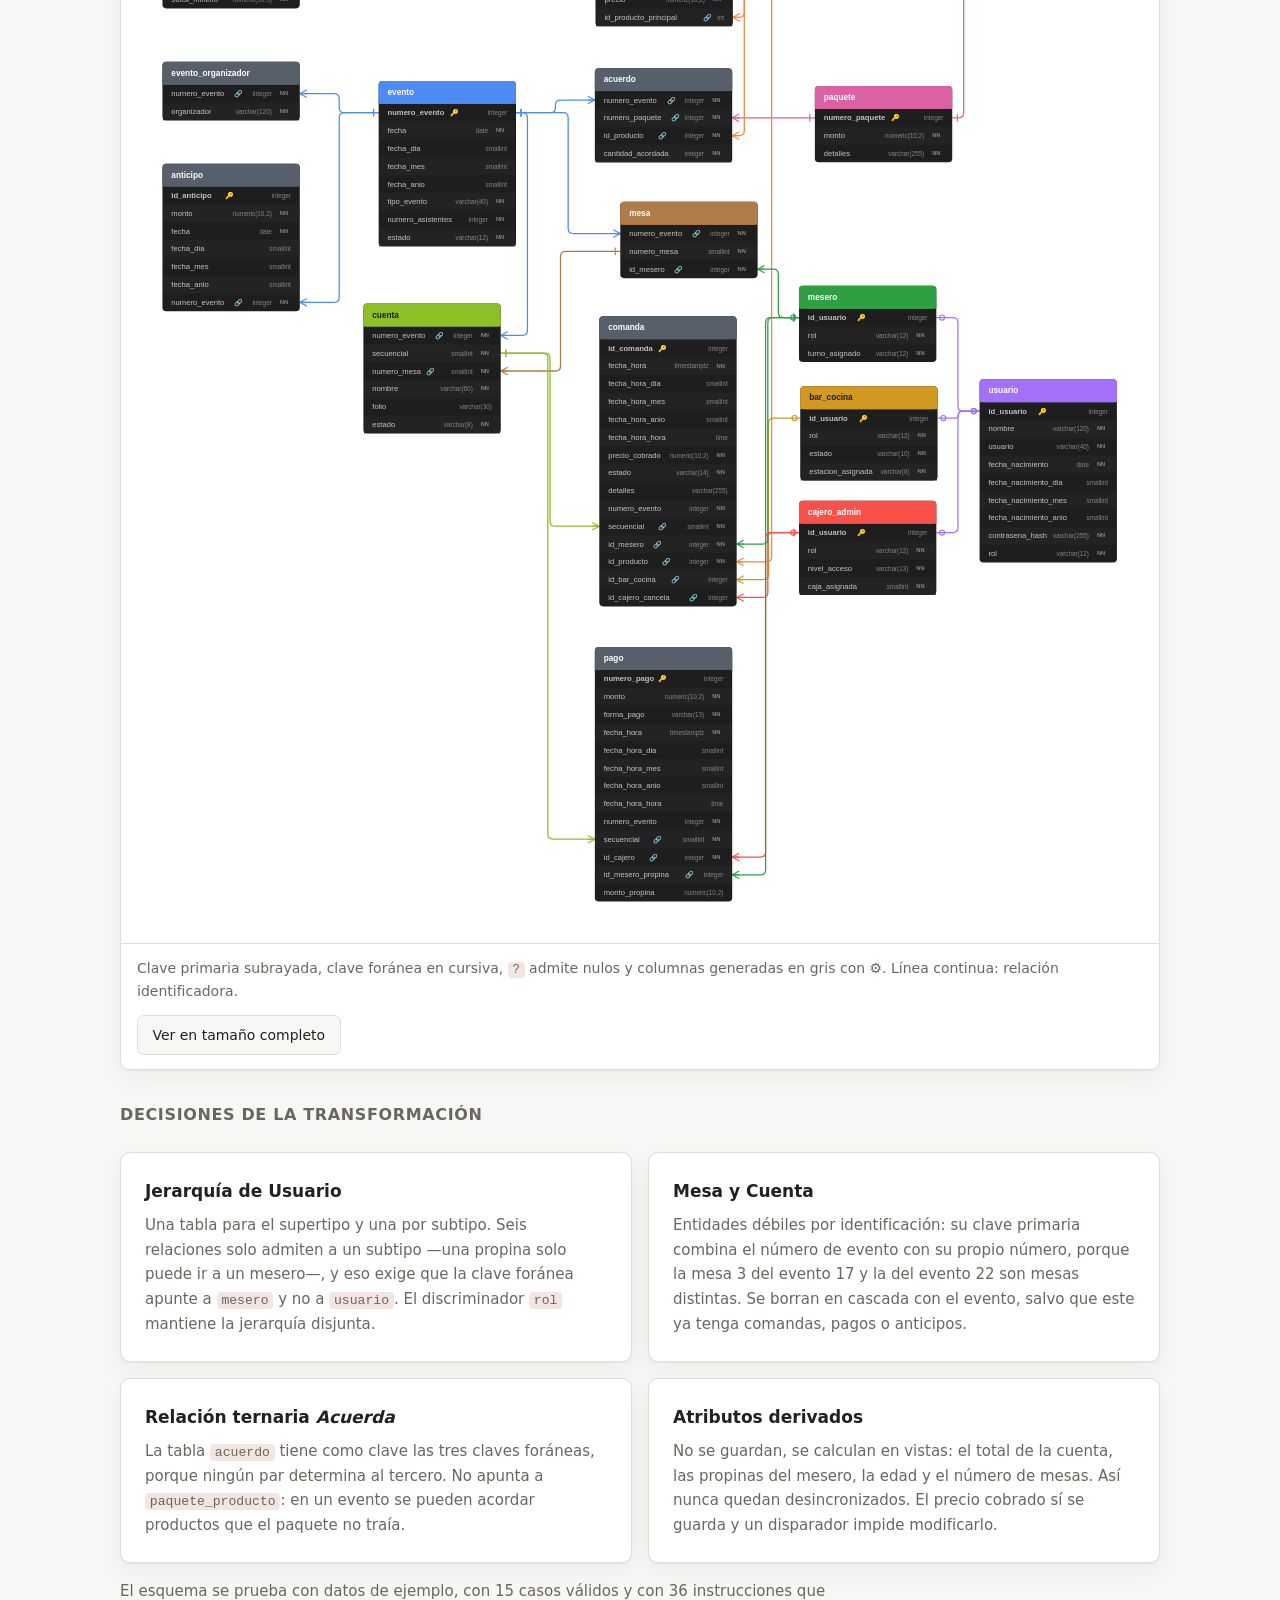
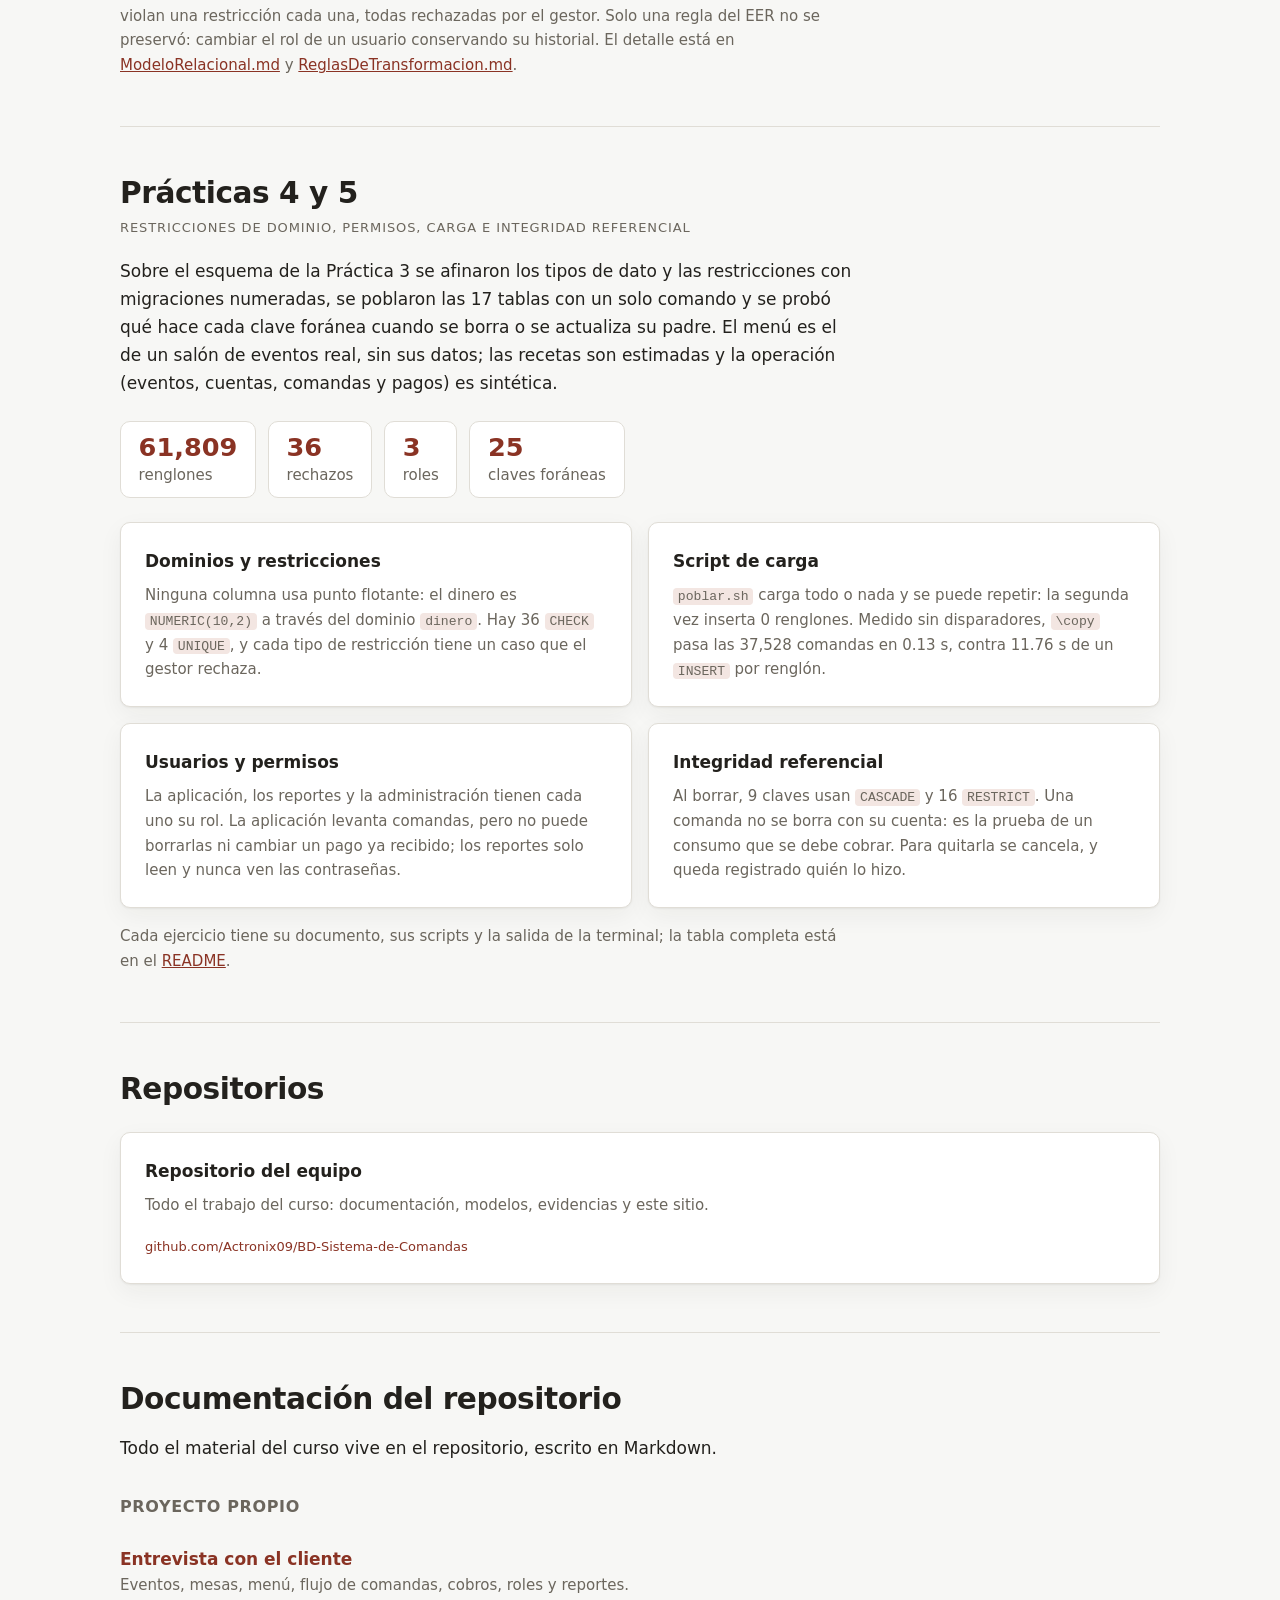
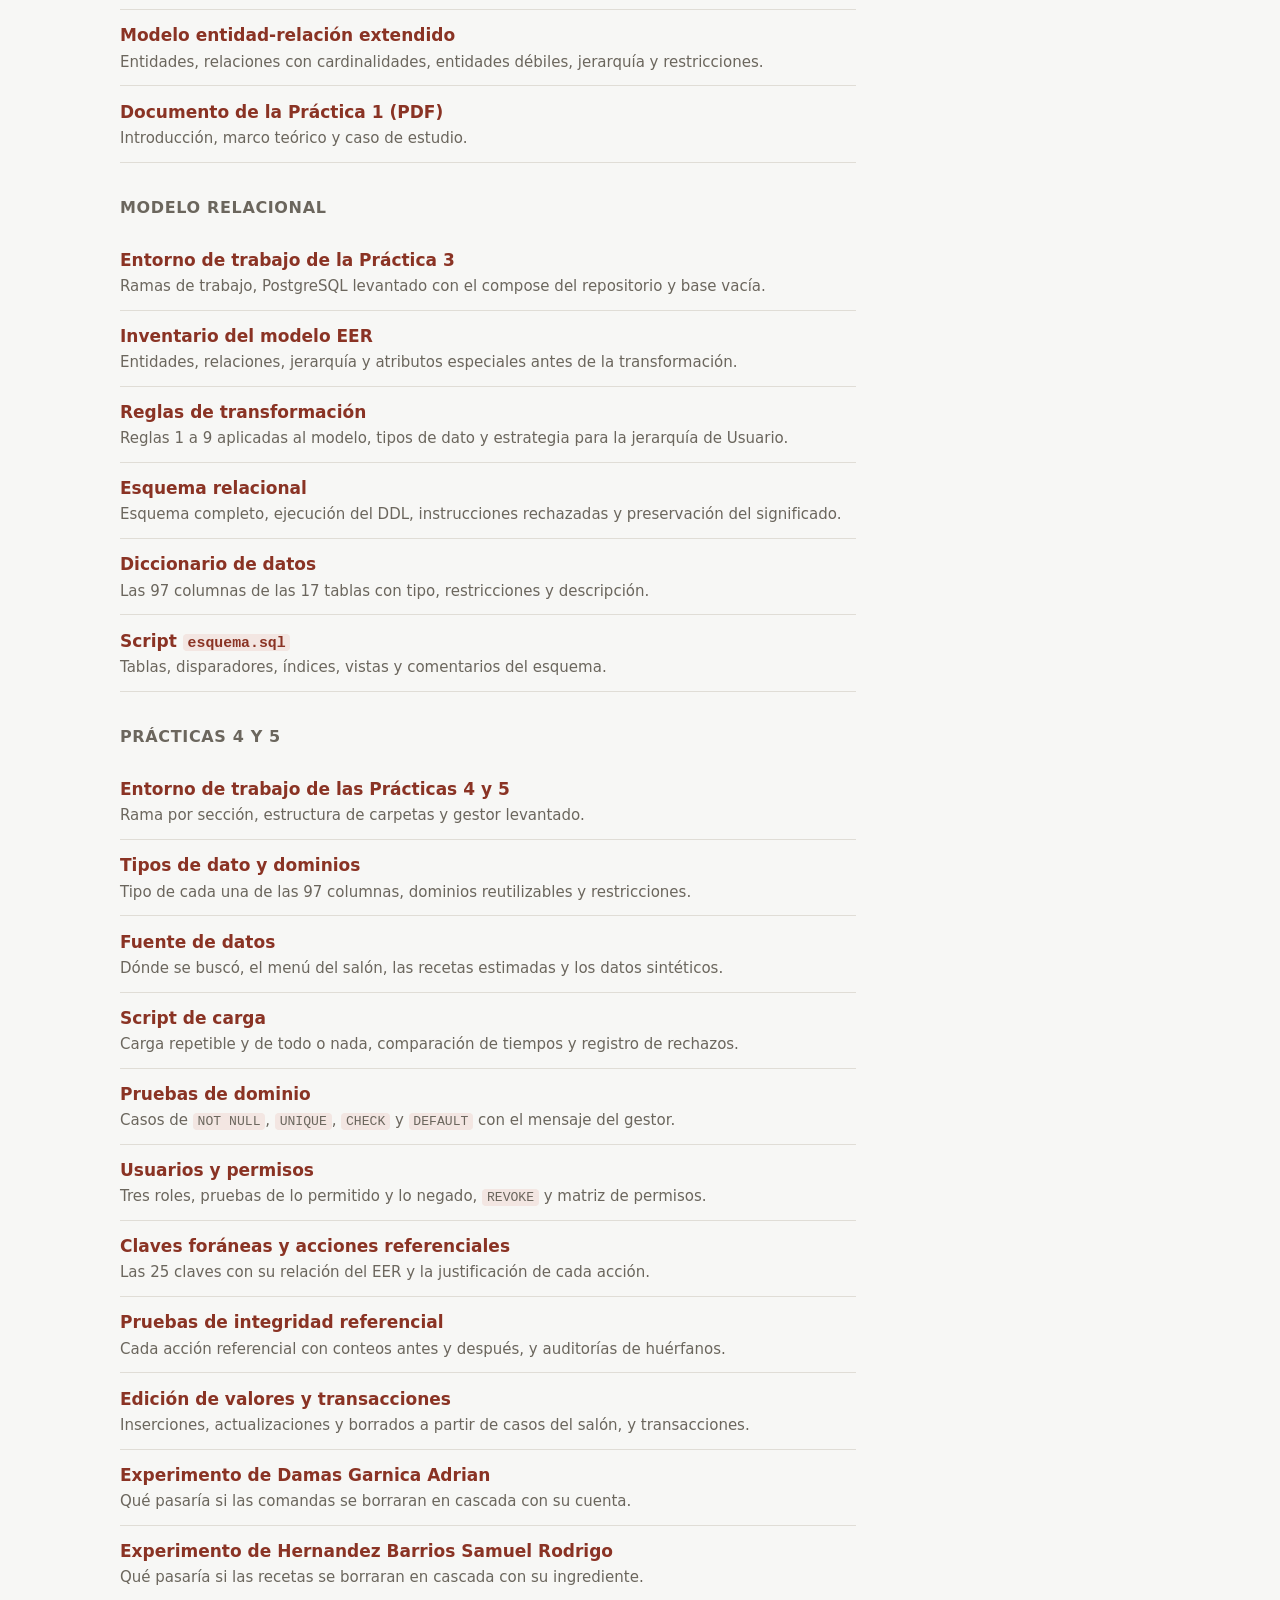
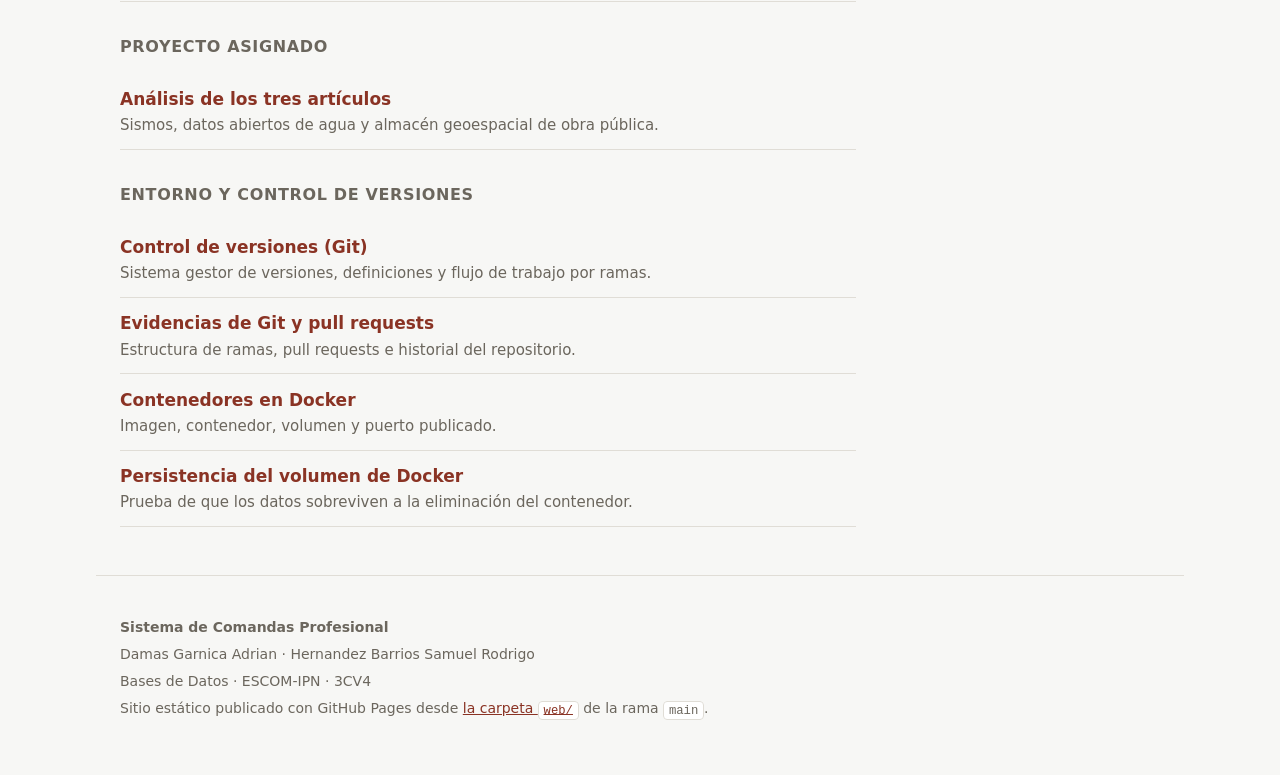
==== commit 31ca6d40: "Se actualizó la página web con las prácticas 4 y 5" ====
--- a/web/index.html
+++ b/web/index.html
@@ -3,7 +3,7 @@
 <head>
 <meta charset="UTF-8">
 <meta name="viewport" content="width=device-width, initial-scale=1">
-<title>Sistema de Comandas Profesional — Práctica 3</title>
+<title>Sistema de Comandas Profesional — Prácticas 4 y 5</title>
 <meta name="description" content="Sitio del proyecto Sistema de Comandas Profesional: base de datos para la gestión de comandas, cuentas y cobros de un salón de eventos. Bases de Datos, ESCOM-IPN.">
 <link rel="stylesheet" href="estilos.css">
 </head>
@@ -17,6 +17,7 @@
     <li><a href="#problema">El problema</a></li>
     <li><a href="#eer">Modelo EER</a></li>
     <li><a href="#relacional">Diagrama relacional</a></li>
+    <li><a href="#practicas">Prácticas 4 y 5</a></li>
     <li><a href="#repositorios">Repositorios</a></li>
     <li><a href="#documentacion">Documentación</a></li>
   </ul>
@@ -30,7 +31,7 @@
     cobros de un salón de eventos: del pedido levantado en la mesa hasta el pago
     registrado en caja.
   </p>
-  <p class="sello">Práctica 3 &middot; Del modelo EER al esquema relacional</p>
+  <p class="sello">Prácticas 4 y 5 &middot; Restricciones, carga de datos e integridad referencial</p>
 </header>
 
 <main id="contenido">
@@ -119,7 +120,7 @@
     <p class="pie-enlace">
       El análisis completo —entidades, atributos, cardinalidades, restricciones y
       justificación de cada decisión— está en
-      <a href="https://github.com/Actronix09/Desarrollo-Proyecto-Final-BD/blob/main/docs/ModeloEntidadRelaci%C3%B3nExtendido.md">
+      <a href="https://github.com/Actronix09/BD-Sistema-de-Comandas/blob/main/docs/ModeloEntidadRelaci%C3%B3nExtendido.md">
         ModeloEntidadRelaciónExtendido.md</a>.
     </p>
   </section>
@@ -196,21 +197,81 @@
     </div>
 
     <p class="pie-enlace">
-      El esquema se probó con datos de ejemplo y con 20 instrucciones que violan una
-      restricción cada una, todas rechazadas por el gestor. Solo una regla del EER no se
-      preservó: cambiar el rol de un usuario conservando su historial. El detalle está en
-      <a href="https://github.com/Actronix09/Desarrollo-Proyecto-Final-BD/blob/main/docs/ModeloRelacional.md">ModeloRelacional.md</a>
-      y <a href="https://github.com/Actronix09/Desarrollo-Proyecto-Final-BD/blob/main/docs/ReglasDeTransformacion.md">ReglasDeTransformacion.md</a>.
+      El esquema se prueba con datos de ejemplo, con 15 casos válidos y con 36
+      instrucciones que violan una restricción cada una, todas rechazadas por el gestor.
+      Solo una regla del EER no se preservó: cambiar el rol de un usuario conservando su historial. El detalle está en
+      <a href="https://github.com/Actronix09/BD-Sistema-de-Comandas/blob/main/docs/ModeloRelacional.md">ModeloRelacional.md</a>
+      y <a href="https://github.com/Actronix09/BD-Sistema-de-Comandas/blob/main/docs/ReglasDeTransformacion.md">ReglasDeTransformacion.md</a>.
+    </p>
+  </section>
+
+  <section class="seccion" id="practicas">
+    <h2>Prácticas 4 y 5</h2>
+    <p class="seccion-nota">Restricciones de dominio, permisos, carga e integridad referencial</p>
+    <p>
+      Sobre el esquema de la Práctica 3 se afinaron los tipos de dato y las restricciones
+      con migraciones numeradas, se poblaron las 17 tablas con un solo comando y se
+      probó qué hace cada clave foránea cuando se borra o se actualiza su padre. El menú
+      es el de un salón de eventos real, sin sus datos; las recetas son estimadas y la
+      operación (eventos, cuentas, comandas y pagos) es sintética.
+    </p>
+
+    <ul class="cifras">
+      <li><strong>61,809</strong> renglones</li>
+      <li><strong>36</strong> rechazos</li>
+      <li><strong>3</strong> roles</li>
+      <li><strong>25</strong> claves foráneas</li>
+    </ul>
+
+    <div class="rejilla rejilla-dos">
+      <div class="tarjeta decision">
+        <h3>Dominios y restricciones</h3>
+        <p>
+          Ninguna columna usa punto flotante: el dinero es <code>NUMERIC(10,2)</code> a
+          través del dominio <code>dinero</code>. Hay 36 <code>CHECK</code> y 4
+          <code>UNIQUE</code>, y cada tipo de restricción tiene un caso que el gestor rechaza.
+        </p>
+      </div>
+      <div class="tarjeta decision">
+        <h3>Script de carga</h3>
+        <p>
+          <code>poblar.sh</code> carga todo o nada y se puede repetir: la segunda vez
+          inserta 0 renglones. Medido sin disparadores, <code>\copy</code> pasa las 37,528
+          comandas en 0.13 s, contra 11.76 s de un <code>INSERT</code> por renglón.
+        </p>
+      </div>
+      <div class="tarjeta decision">
+        <h3>Usuarios y permisos</h3>
+        <p>
+          La aplicación, los reportes y la administración tienen cada uno su rol. La
+          aplicación levanta comandas, pero no puede borrarlas ni cambiar un pago ya
+          recibido; los reportes solo leen y nunca ven las contraseñas.
+        </p>
+      </div>
+      <div class="tarjeta decision">
+        <h3>Integridad referencial</h3>
+        <p>
+          Al borrar, 9 claves usan <code>CASCADE</code> y 16 <code>RESTRICT</code>. Una
+          comanda no se borra con su cuenta: es la prueba de un consumo que se debe
+          cobrar. Para quitarla se cancela, y queda registrado quién lo hizo.
+        </p>
+      </div>
+    </div>
+
+    <p class="pie-enlace">
+      Cada ejercicio tiene su documento, sus scripts y la salida de la terminal; la
+      tabla completa está en el
+      <a href="https://github.com/Actronix09/BD-Sistema-de-Comandas#prácticas-4-y-5">README</a>.
     </p>
   </section>
 
   <section class="seccion" id="repositorios">
     <h2>Repositorios</h2>
     <div class="rejilla">
-      <a class="tarjeta enlace-tarjeta" href="https://github.com/Actronix09/Desarrollo-Proyecto-Final-BD">
+      <a class="tarjeta enlace-tarjeta" href="https://github.com/Actronix09/BD-Sistema-de-Comandas">
         <h3>Repositorio del equipo</h3>
         <p>Todo el trabajo del curso: documentación, modelos, evidencias y este sitio.</p>
-        <span class="url">github.com/Actronix09/Desarrollo-Proyecto-Final-BD</span>
+        <span class="url">github.com/Actronix09/BD-Sistema-de-Comandas</span>
       </a>
     </div>
   </section>
@@ -222,15 +283,15 @@
     <h3 class="subtitulo">Proyecto propio</h3>
     <ul class="indice">
       <li>
-        <a href="https://github.com/Actronix09/Desarrollo-Proyecto-Final-BD/blob/main/docs/Entrevista.md">Entrevista con el cliente</a>
+        <a href="https://github.com/Actronix09/BD-Sistema-de-Comandas/blob/main/docs/Entrevista.md">Entrevista con el cliente</a>
         <span>Eventos, mesas, menú, flujo de comandas, cobros, roles y reportes.</span>
       </li>
       <li>
-        <a href="https://github.com/Actronix09/Desarrollo-Proyecto-Final-BD/blob/main/docs/ModeloEntidadRelaci%C3%B3nExtendido.md">Modelo entidad-relación extendido</a>
+        <a href="https://github.com/Actronix09/BD-Sistema-de-Comandas/blob/main/docs/ModeloEntidadRelaci%C3%B3nExtendido.md">Modelo entidad-relación extendido</a>
         <span>Entidades, relaciones con cardinalidades, entidades débiles, jerarquía y restricciones.</span>
       </li>
       <li>
-        <a href="https://github.com/Actronix09/Desarrollo-Proyecto-Final-BD/blob/main/docs/LaTeX/Practica%201.pdf">Documento de la Práctica 1 (PDF)</a>
+        <a href="https://github.com/Actronix09/BD-Sistema-de-Comandas/blob/main/docs/LaTeX/Practica%201.pdf">Documento de la Práctica 1 (PDF)</a>
         <span>Introducción, marco teórico y caso de estudio.</span>
       </li>
     </ul>
@@ -238,35 +299,83 @@
     <h3 class="subtitulo">Modelo relacional</h3>
     <ul class="indice">
       <li>
-        <a href="https://github.com/Actronix09/Desarrollo-Proyecto-Final-BD/blob/main/docs/EntornoPractica3.md">Entorno de trabajo de la Práctica 3</a>
+        <a href="https://github.com/Actronix09/BD-Sistema-de-Comandas/blob/main/docs/EntornoPractica3.md">Entorno de trabajo de la Práctica 3</a>
         <span>Ramas de trabajo, PostgreSQL levantado con el compose del repositorio y base vacía.</span>
       </li>
       <li>
-        <a href="https://github.com/Actronix09/Desarrollo-Proyecto-Final-BD/blob/main/docs/InventarioModeloEER.md">Inventario del modelo EER</a>
+        <a href="https://github.com/Actronix09/BD-Sistema-de-Comandas/blob/main/docs/InventarioModeloEER.md">Inventario del modelo EER</a>
         <span>Entidades, relaciones, jerarquía y atributos especiales antes de la transformación.</span>
       </li>
       <li>
-        <a href="https://github.com/Actronix09/Desarrollo-Proyecto-Final-BD/blob/main/docs/ReglasDeTransformacion.md">Reglas de transformación</a>
+        <a href="https://github.com/Actronix09/BD-Sistema-de-Comandas/blob/main/docs/ReglasDeTransformacion.md">Reglas de transformación</a>
         <span>Reglas 1 a 9 aplicadas al modelo, tipos de dato y estrategia para la jerarquía de Usuario.</span>
       </li>
       <li>
-        <a href="https://github.com/Actronix09/Desarrollo-Proyecto-Final-BD/blob/main/docs/ModeloRelacional.md">Esquema relacional</a>
+        <a href="https://github.com/Actronix09/BD-Sistema-de-Comandas/blob/main/docs/ModeloRelacional.md">Esquema relacional</a>
         <span>Esquema completo, ejecución del DDL, instrucciones rechazadas y preservación del significado.</span>
       </li>
       <li>
-        <a href="https://github.com/Actronix09/Desarrollo-Proyecto-Final-BD/blob/main/docs/DiccionarioDeDatos.md">Diccionario de datos</a>
+        <a href="https://github.com/Actronix09/BD-Sistema-de-Comandas/blob/main/docs/DiccionarioDeDatos.md">Diccionario de datos</a>
         <span>Las 97 columnas de las 17 tablas con tipo, restricciones y descripción.</span>
       </li>
       <li>
-        <a href="https://github.com/Actronix09/Desarrollo-Proyecto-Final-BD/blob/main/sql/esquema.sql">Script <code>esquema.sql</code></a>
+        <a href="https://github.com/Actronix09/BD-Sistema-de-Comandas/blob/main/sql/esquema.sql">Script <code>esquema.sql</code></a>
         <span>Tablas, disparadores, índices, vistas y comentarios del esquema.</span>
+      </li>
+    </ul>
+
+    <h3 class="subtitulo">Prácticas 4 y 5</h3>
+    <ul class="indice">
+      <li>
+        <a href="https://github.com/Actronix09/BD-Sistema-de-Comandas/blob/main/docs/EntornoPractica4y5.md">Entorno de trabajo de las Prácticas 4 y 5</a>
+        <span>Rama por sección, estructura de carpetas y gestor levantado.</span>
+      </li>
+      <li>
+        <a href="https://github.com/Actronix09/BD-Sistema-de-Comandas/blob/main/practica4/dominios.md">Tipos de dato y dominios</a>
+        <span>Tipo de cada una de las 97 columnas, dominios reutilizables y restricciones.</span>
+      </li>
+      <li>
+        <a href="https://github.com/Actronix09/BD-Sistema-de-Comandas/blob/main/practica4/fuente.md">Fuente de datos</a>
+        <span>Dónde se buscó, el menú del salón, las recetas estimadas y los datos sintéticos.</span>
+      </li>
+      <li>
+        <a href="https://github.com/Actronix09/BD-Sistema-de-Comandas/blob/main/practica4/carga.md">Script de carga</a>
+        <span>Carga repetible y de todo o nada, comparación de tiempos y registro de rechazos.</span>
+      </li>
+      <li>
+        <a href="https://github.com/Actronix09/BD-Sistema-de-Comandas/blob/main/practica4/pruebas-dominio.md">Pruebas de dominio</a>
+        <span>Casos de <code>NOT NULL</code>, <code>UNIQUE</code>, <code>CHECK</code> y <code>DEFAULT</code> con el mensaje del gestor.</span>
+      </li>
+      <li>
+        <a href="https://github.com/Actronix09/BD-Sistema-de-Comandas/blob/main/practica4/permisos.md">Usuarios y permisos</a>
+        <span>Tres roles, pruebas de lo permitido y lo negado, <code>REVOKE</code> y matriz de permisos.</span>
+      </li>
+      <li>
+        <a href="https://github.com/Actronix09/BD-Sistema-de-Comandas/blob/main/practica5/referencias.md">Claves foráneas y acciones referenciales</a>
+        <span>Las 25 claves con su relación del EER y la justificación de cada acción.</span>
+      </li>
+      <li>
+        <a href="https://github.com/Actronix09/BD-Sistema-de-Comandas/blob/main/practica5/pruebas-referenciales.md">Pruebas de integridad referencial</a>
+        <span>Cada acción referencial con conteos antes y después, y auditorías de huérfanos.</span>
+      </li>
+      <li>
+        <a href="https://github.com/Actronix09/BD-Sistema-de-Comandas/blob/main/practica5/edicion-de-valores.md">Edición de valores y transacciones</a>
+        <span>Inserciones, actualizaciones y borrados a partir de casos del salón, y transacciones.</span>
+      </li>
+      <li>
+        <a href="https://github.com/Actronix09/BD-Sistema-de-Comandas/blob/main/practica5/integrantes/Damas_Garnica_Adrian.md">Experimento de Damas Garnica Adrian</a>
+        <span>Qué pasaría si las comandas se borraran en cascada con su cuenta.</span>
+      </li>
+      <li>
+        <a href="https://github.com/Actronix09/BD-Sistema-de-Comandas/blob/main/practica5/integrantes/Hernandez_Barrios_Samuel_Rodrigo.md">Experimento de Hernandez Barrios Samuel Rodrigo</a>
+        <span>Qué pasaría si las recetas se borraran en cascada con su ingrediente.</span>
       </li>
     </ul>
 
     <h3 class="subtitulo">Proyecto asignado</h3>
     <ul class="indice">
       <li>
-        <a href="https://github.com/Actronix09/Desarrollo-Proyecto-Final-BD/blob/main/docs/Investigaci%C3%B3nDeArticulos.md">Análisis de los tres artículos</a>
+        <a href="https://github.com/Actronix09/BD-Sistema-de-Comandas/blob/main/docs/Investigaci%C3%B3nDeArticulos.md">Análisis de los tres artículos</a>
         <span>Sismos, datos abiertos de agua y almacén geoespacial de obra pública.</span>
       </li>
     </ul>
@@ -274,19 +383,19 @@
     <h3 class="subtitulo">Entorno y control de versiones</h3>
     <ul class="indice">
       <li>
-        <a href="https://github.com/Actronix09/Desarrollo-Proyecto-Final-BD/blob/main/docs/Control%20de%20Versiones.md">Control de versiones (Git)</a>
+        <a href="https://github.com/Actronix09/BD-Sistema-de-Comandas/blob/main/docs/Control%20de%20Versiones.md">Control de versiones (Git)</a>
         <span>Sistema gestor de versiones, definiciones y flujo de trabajo por ramas.</span>
       </li>
       <li>
-        <a href="https://github.com/Actronix09/Desarrollo-Proyecto-Final-BD/blob/main/docs/Control%20de%20Versiones%20GIT%20y%20Pull%20Request.md">Evidencias de Git y pull requests</a>
+        <a href="https://github.com/Actronix09/BD-Sistema-de-Comandas/blob/main/docs/Control%20de%20Versiones%20GIT%20y%20Pull%20Request.md">Evidencias de Git y pull requests</a>
         <span>Estructura de ramas, pull requests e historial del repositorio.</span>
       </li>
       <li>
-        <a href="https://github.com/Actronix09/Desarrollo-Proyecto-Final-BD/blob/main/docs/Contenedores.md">Contenedores en Docker</a>
+        <a href="https://github.com/Actronix09/BD-Sistema-de-Comandas/blob/main/docs/Contenedores.md">Contenedores en Docker</a>
         <span>Imagen, contenedor, volumen y puerto publicado.</span>
       </li>
       <li>
-        <a href="https://github.com/Actronix09/Desarrollo-Proyecto-Final-BD/blob/main/docs/Persistencia%20del%20Volumen%20de%20Docker.md">Persistencia del volumen de Docker</a>
+        <a href="https://github.com/Actronix09/BD-Sistema-de-Comandas/blob/main/docs/Persistencia%20del%20Volumen%20de%20Docker.md">Persistencia del volumen de Docker</a>
         <span>Prueba de que los datos sobreviven a la eliminación del contenedor.</span>
       </li>
     </ul>
@@ -303,7 +412,7 @@
     <p>Bases de Datos &middot; ESCOM-IPN &middot; 3CV4</p>
     <p>
       Sitio estático publicado con GitHub Pages desde
-      <a href="https://github.com/Actronix09/Desarrollo-Proyecto-Final-BD/tree/main/web">
+      <a href="https://github.com/Actronix09/BD-Sistema-de-Comandas/tree/main/web">
         la carpeta <code>web/</code></a>
       de la rama <code>main</code>.
     </p>
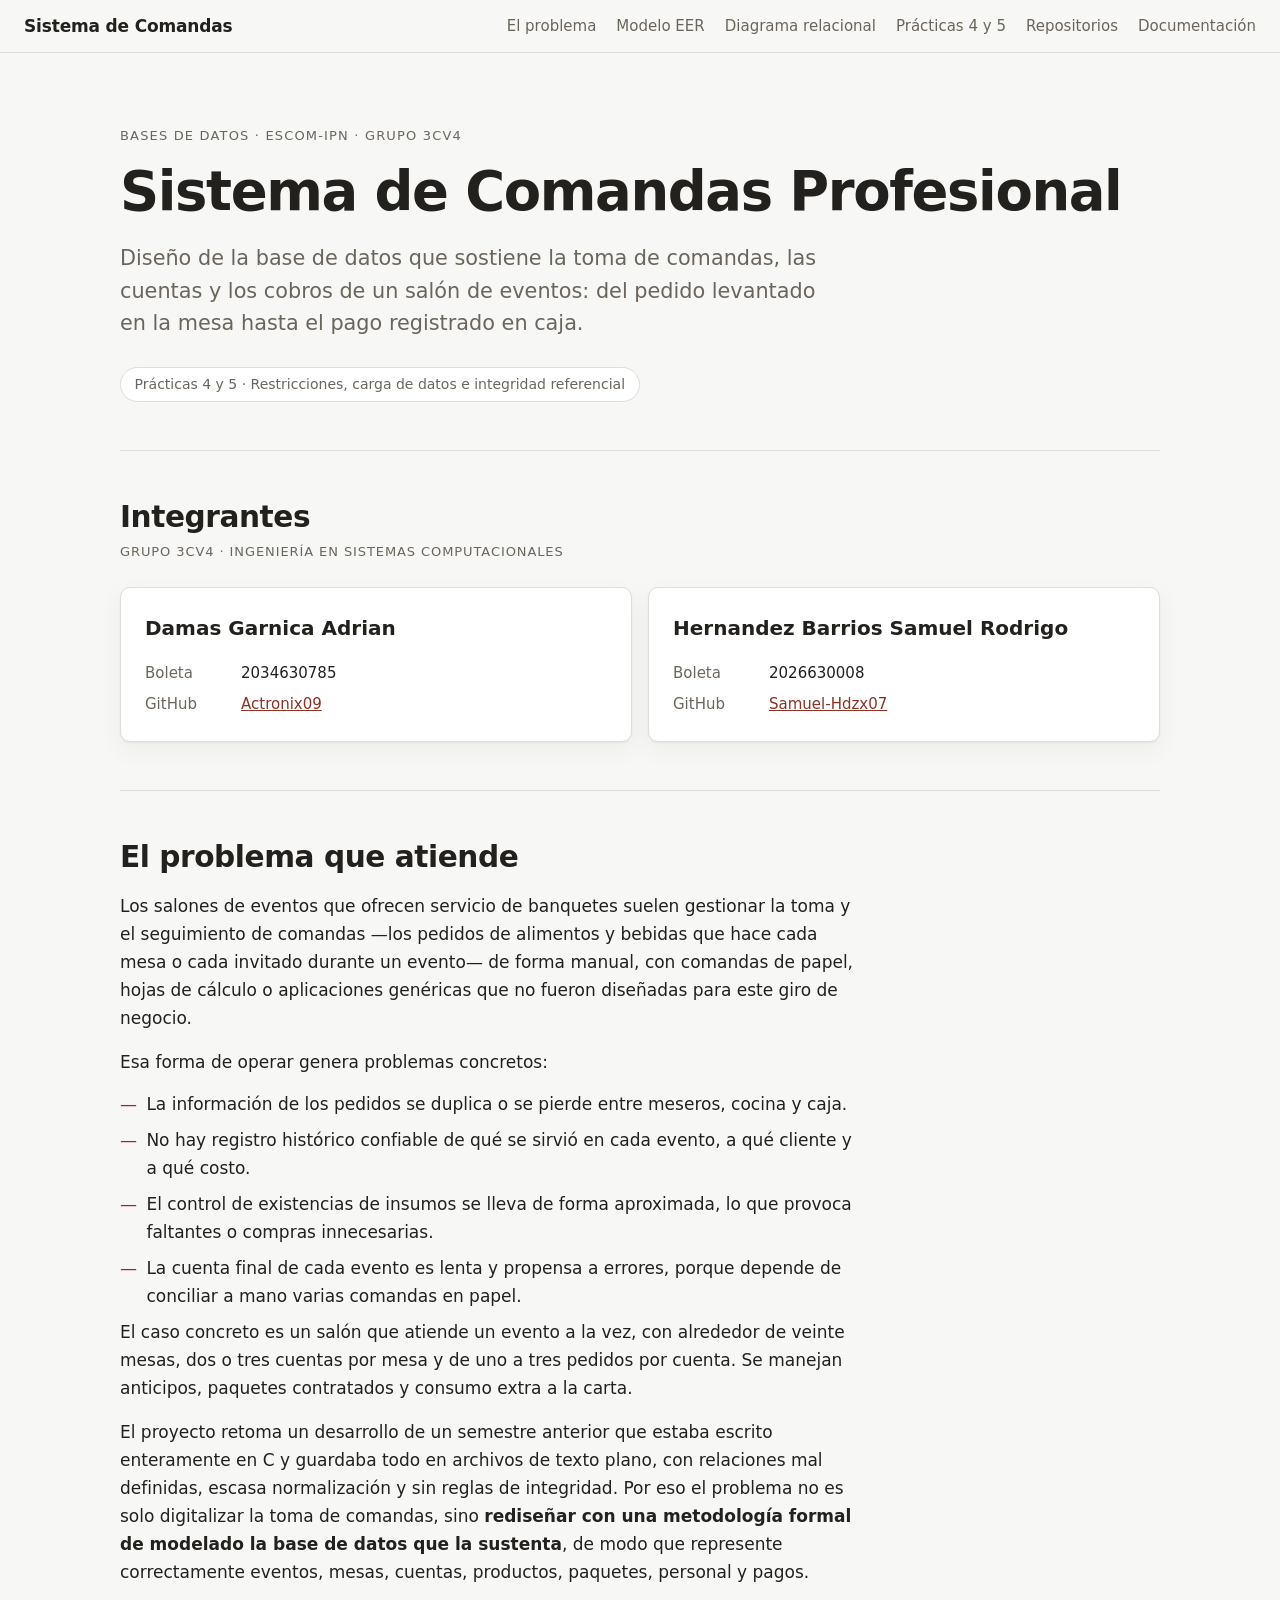
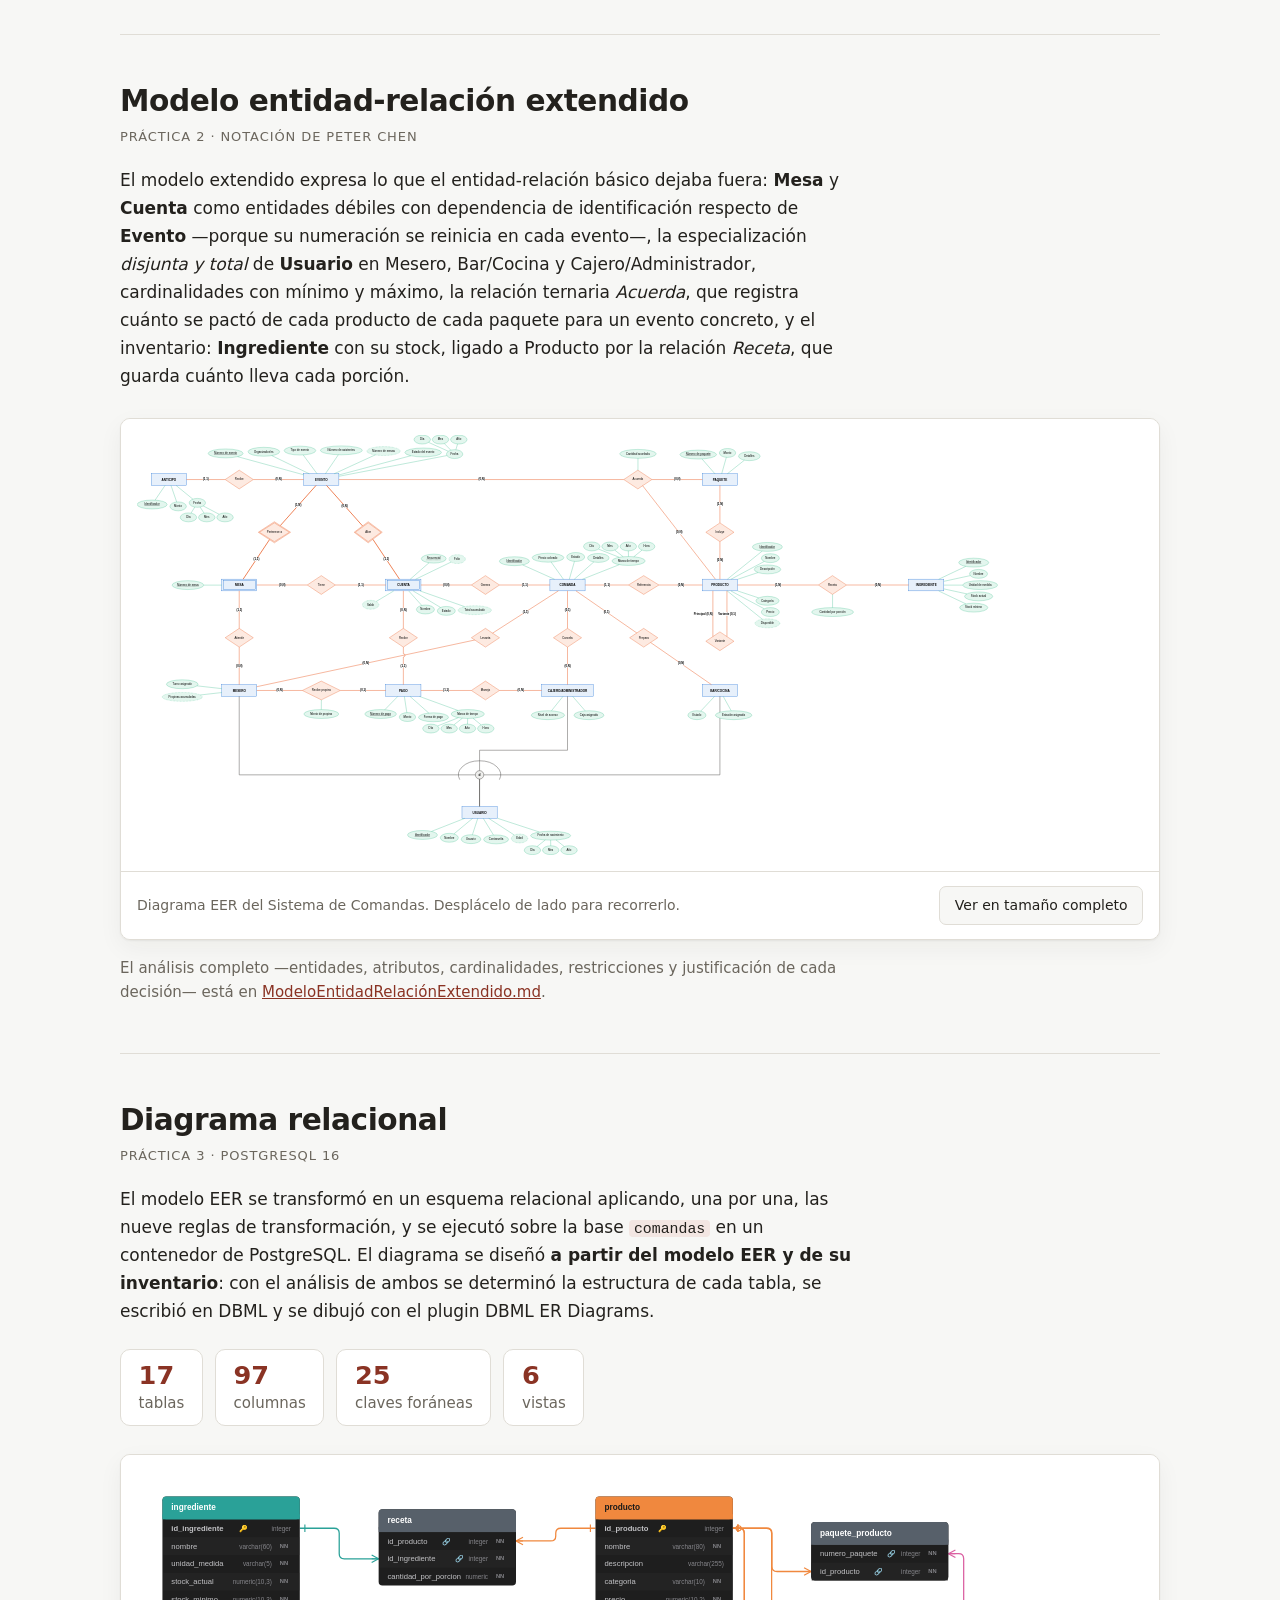
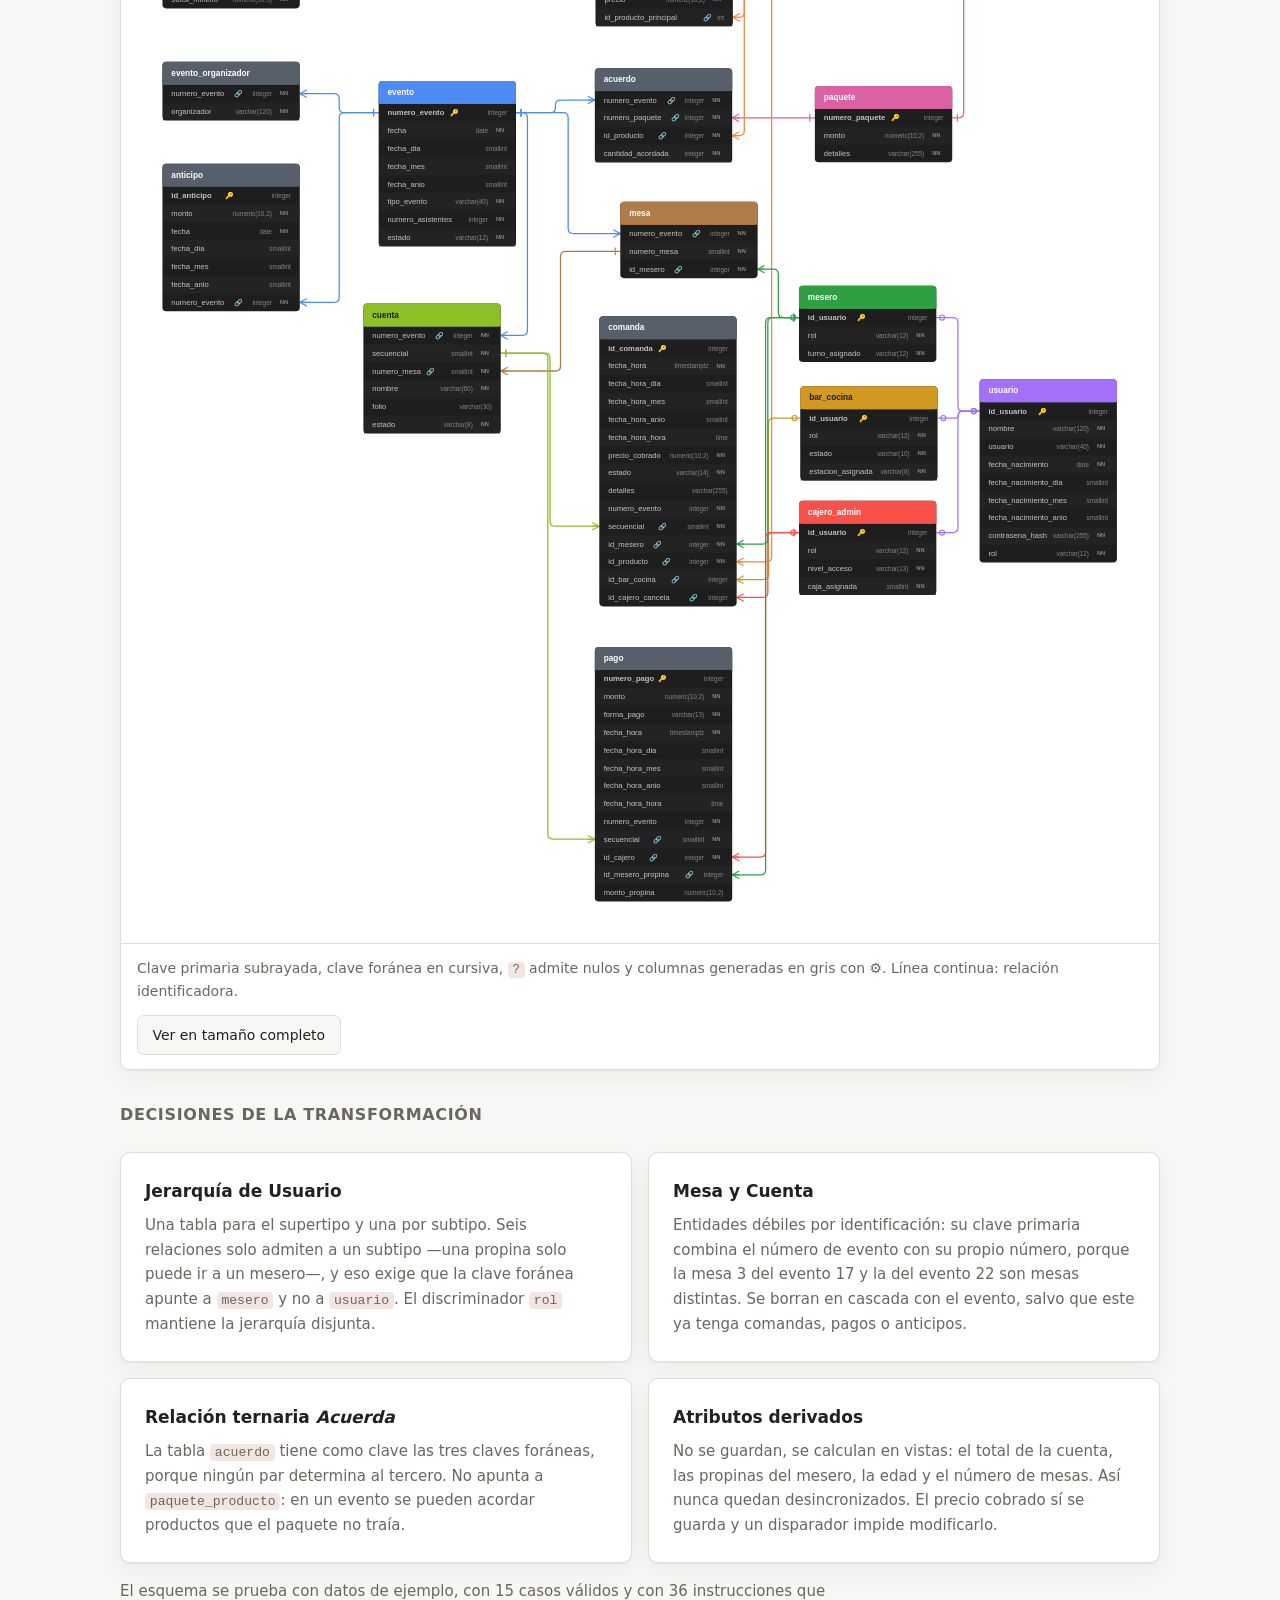
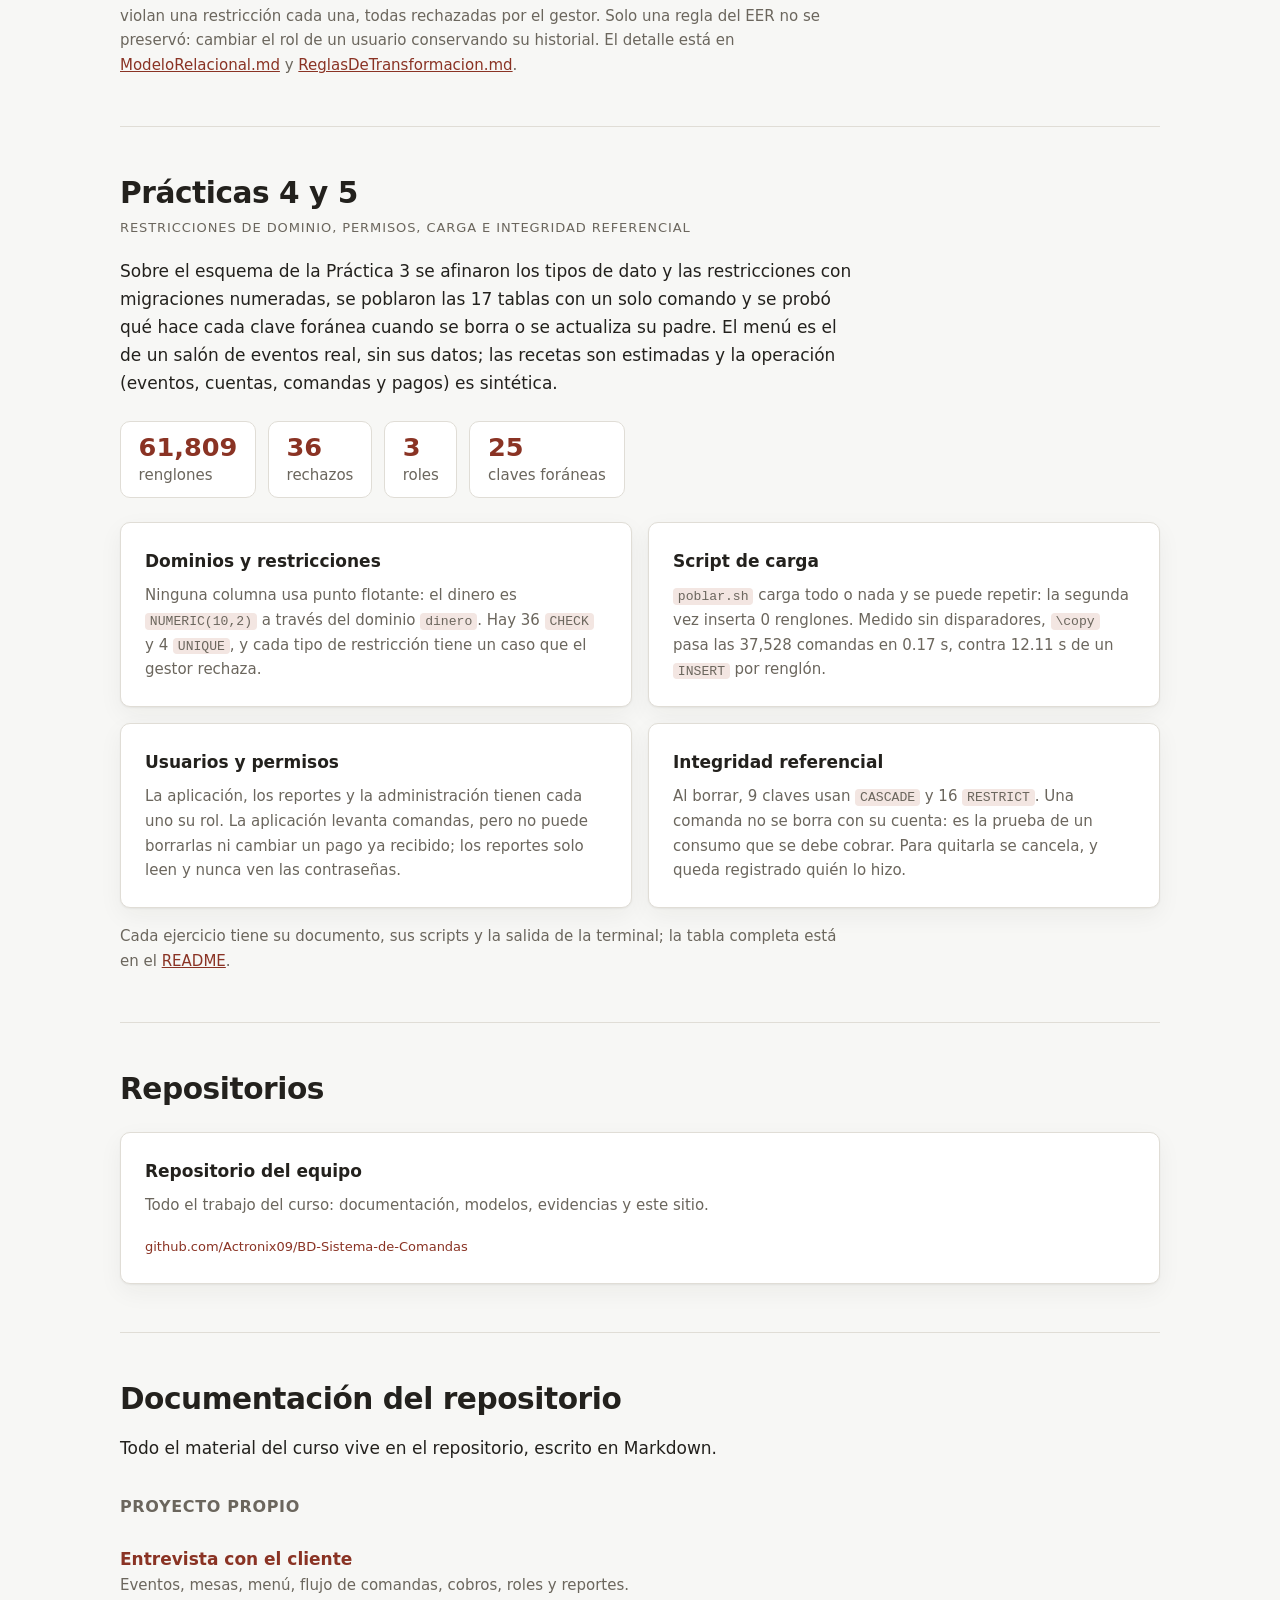
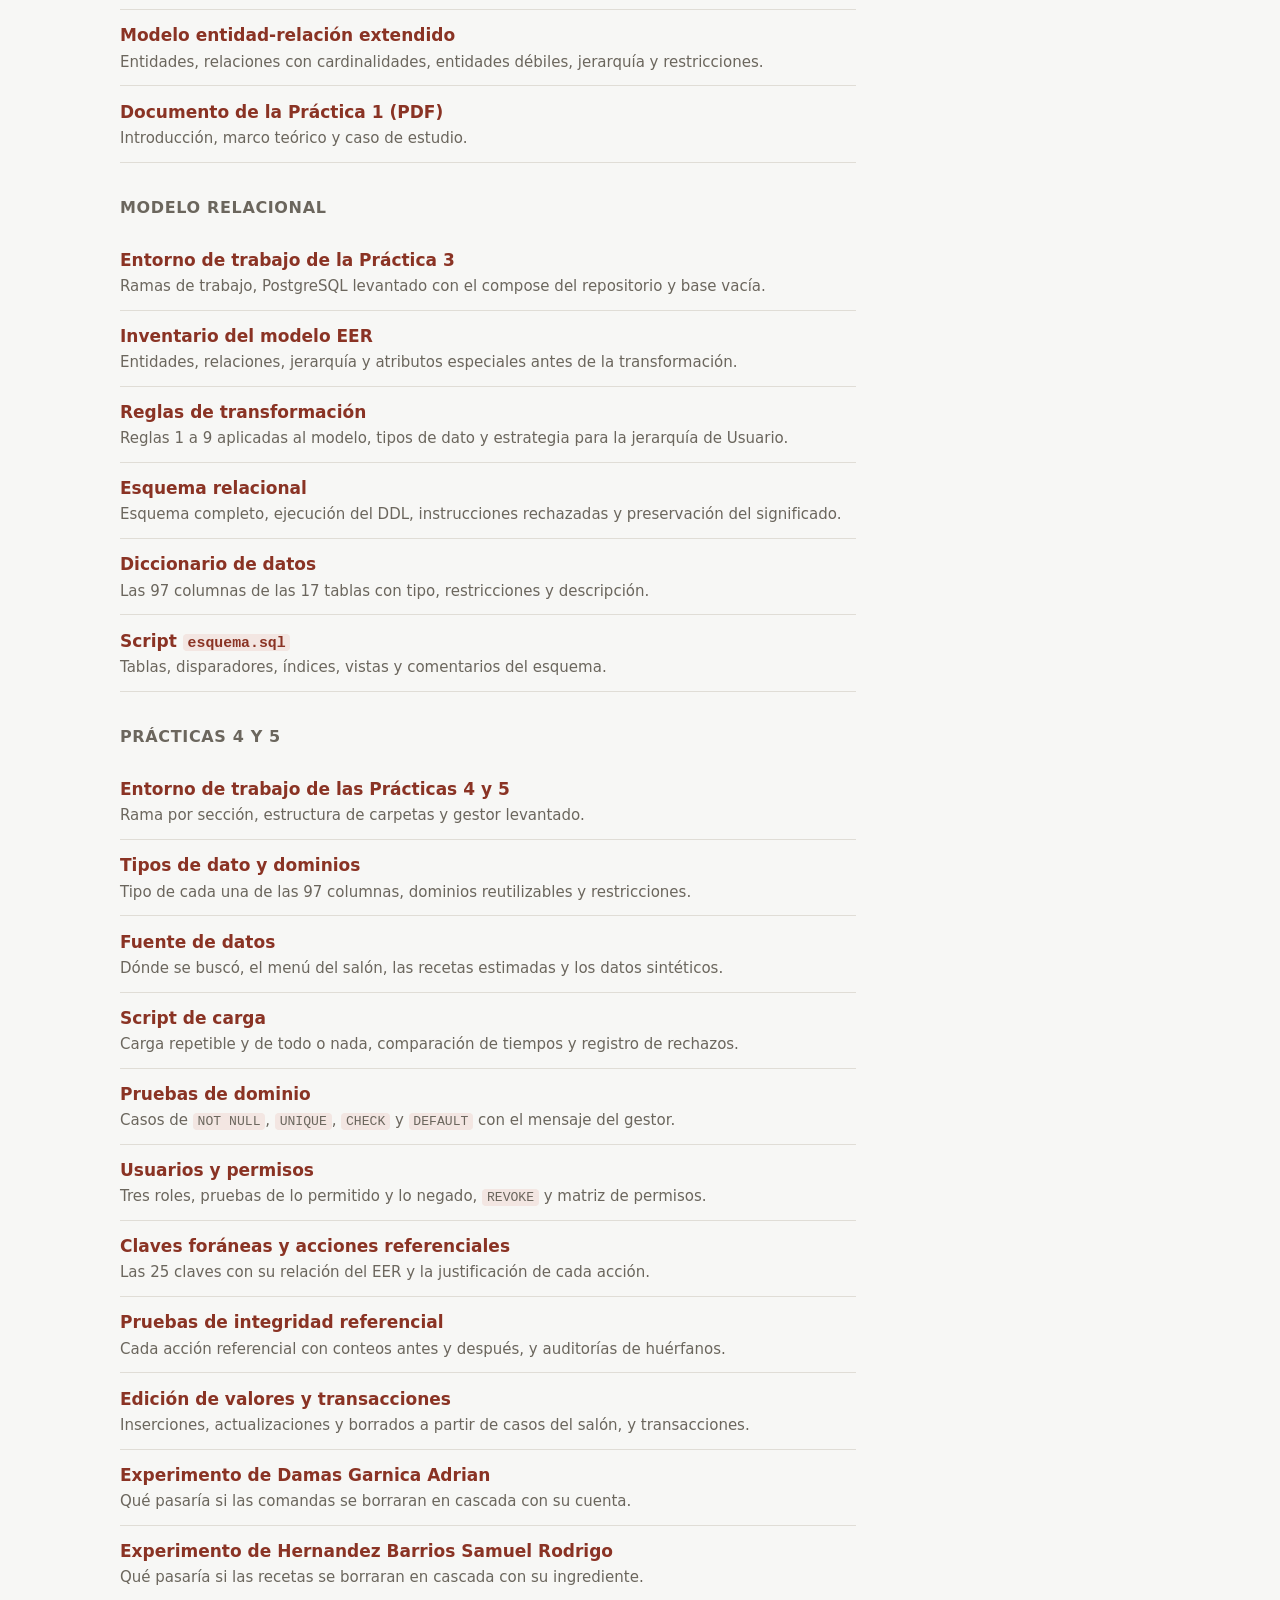
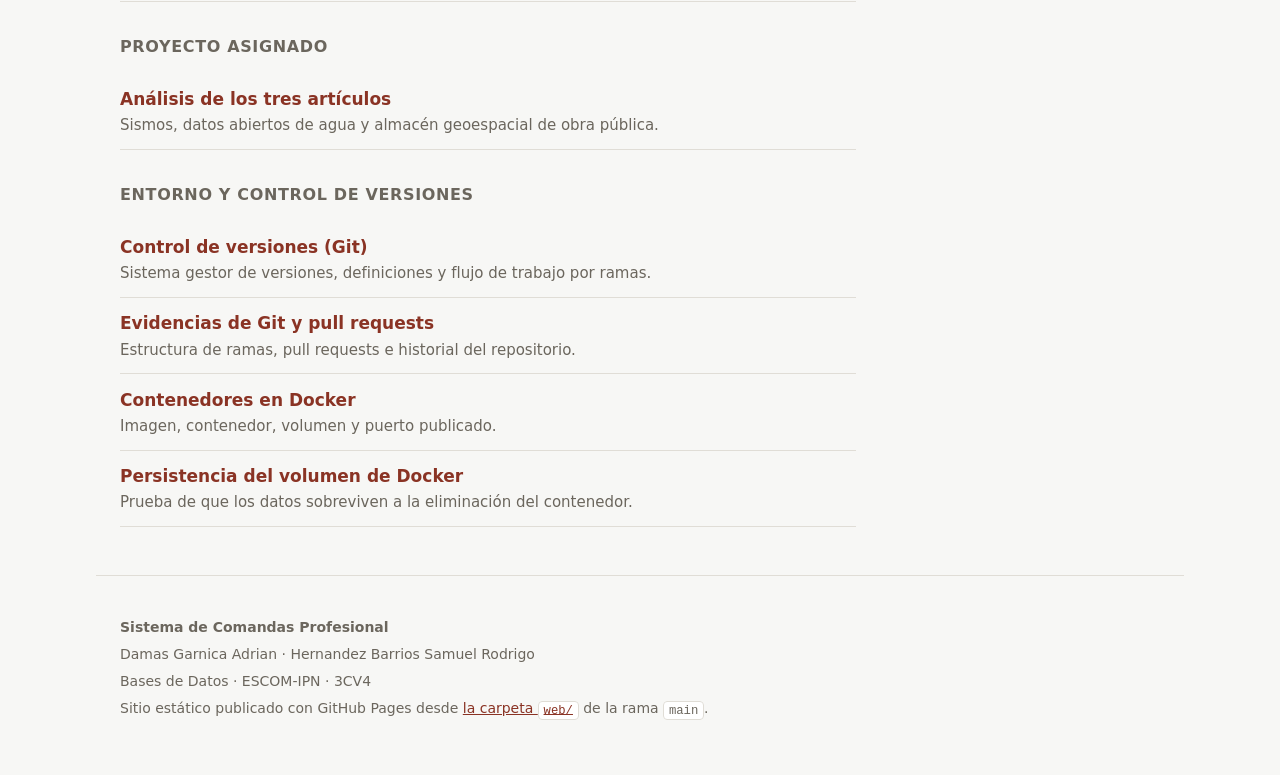
==== commit f088d086: "Se regeneraron las evidencias de la carga con las tres migraciones" ====
--- a/web/index.html
+++ b/web/index.html
@@ -237,7 +237,7 @@
         <p>
           <code>poblar.sh</code> carga todo o nada y se puede repetir: la segunda vez
           inserta 0 renglones. Medido sin disparadores, <code>\copy</code> pasa las 37,528
-          comandas en 0.13 s, contra 11.76 s de un <code>INSERT</code> por renglón.
+          comandas en 0.17 s, contra 12.11 s de un <code>INSERT</code> por renglón.
         </p>
       </div>
       <div class="tarjeta decision">
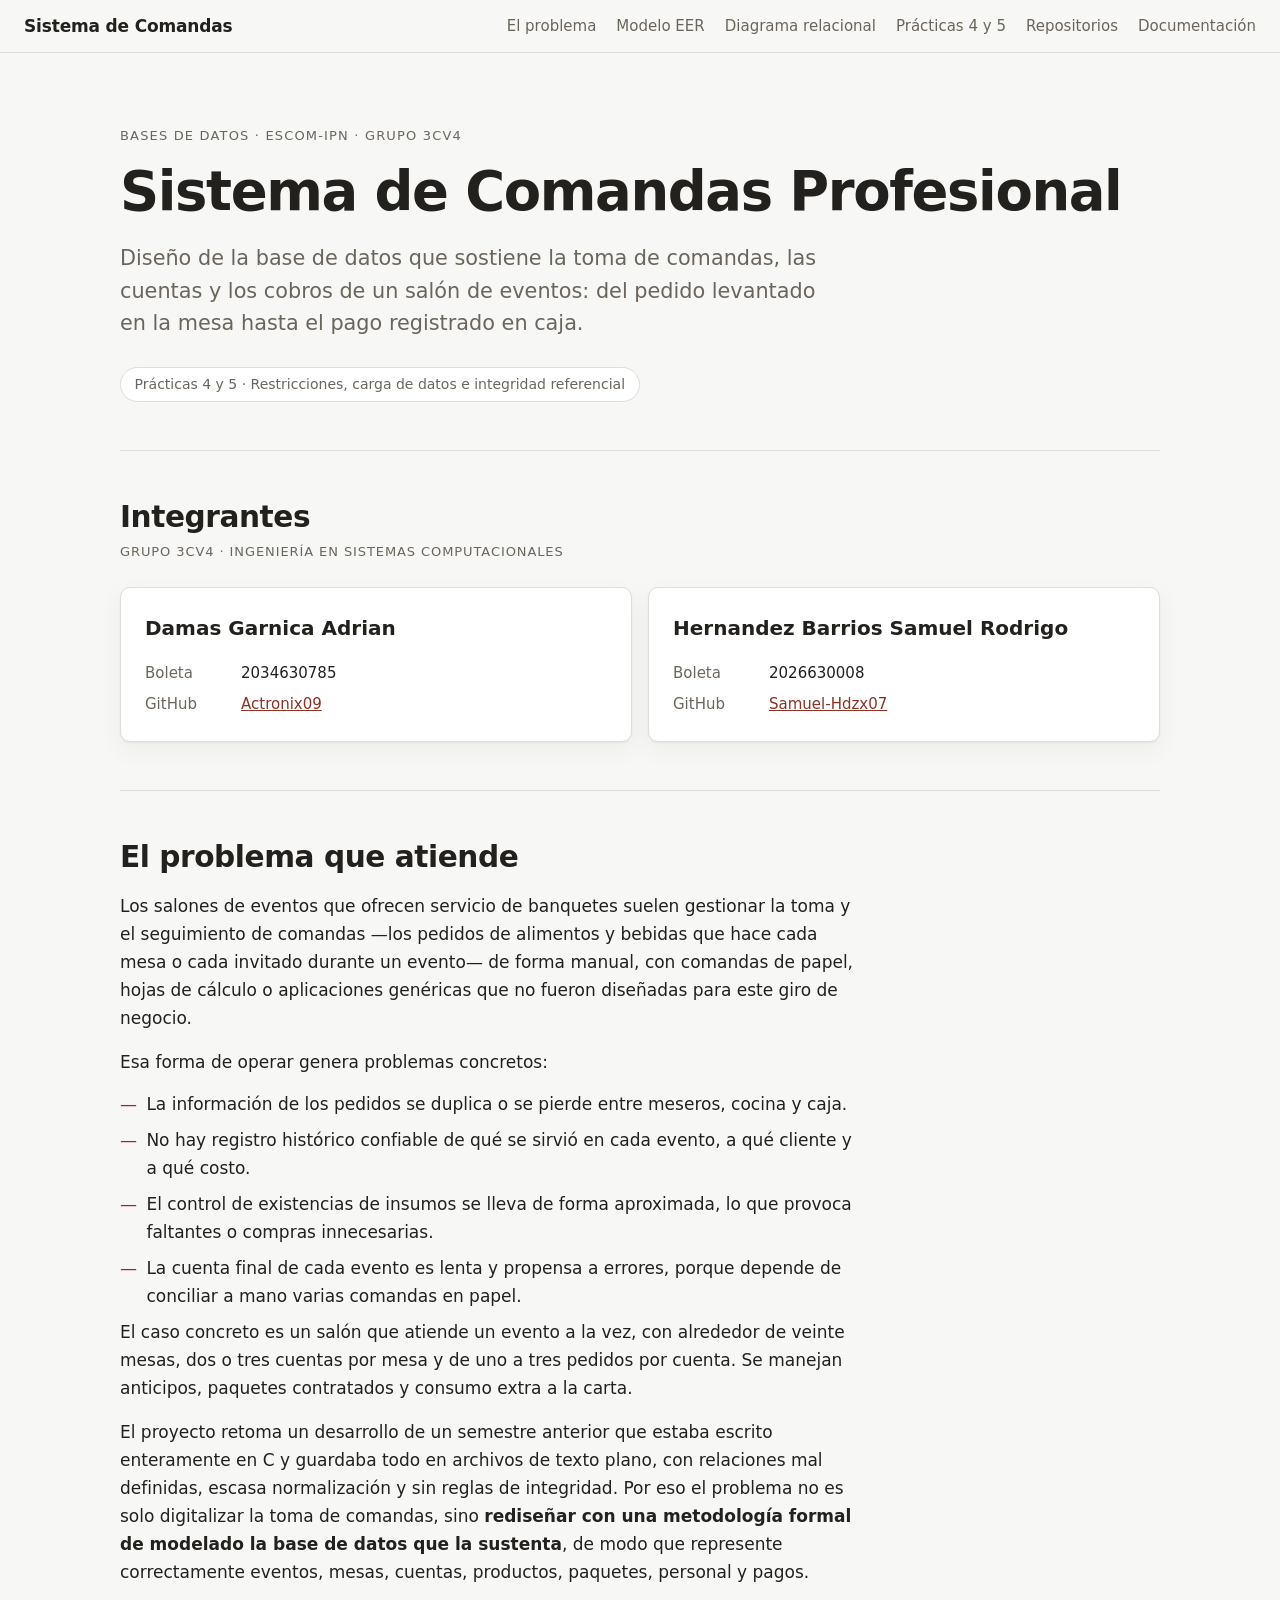
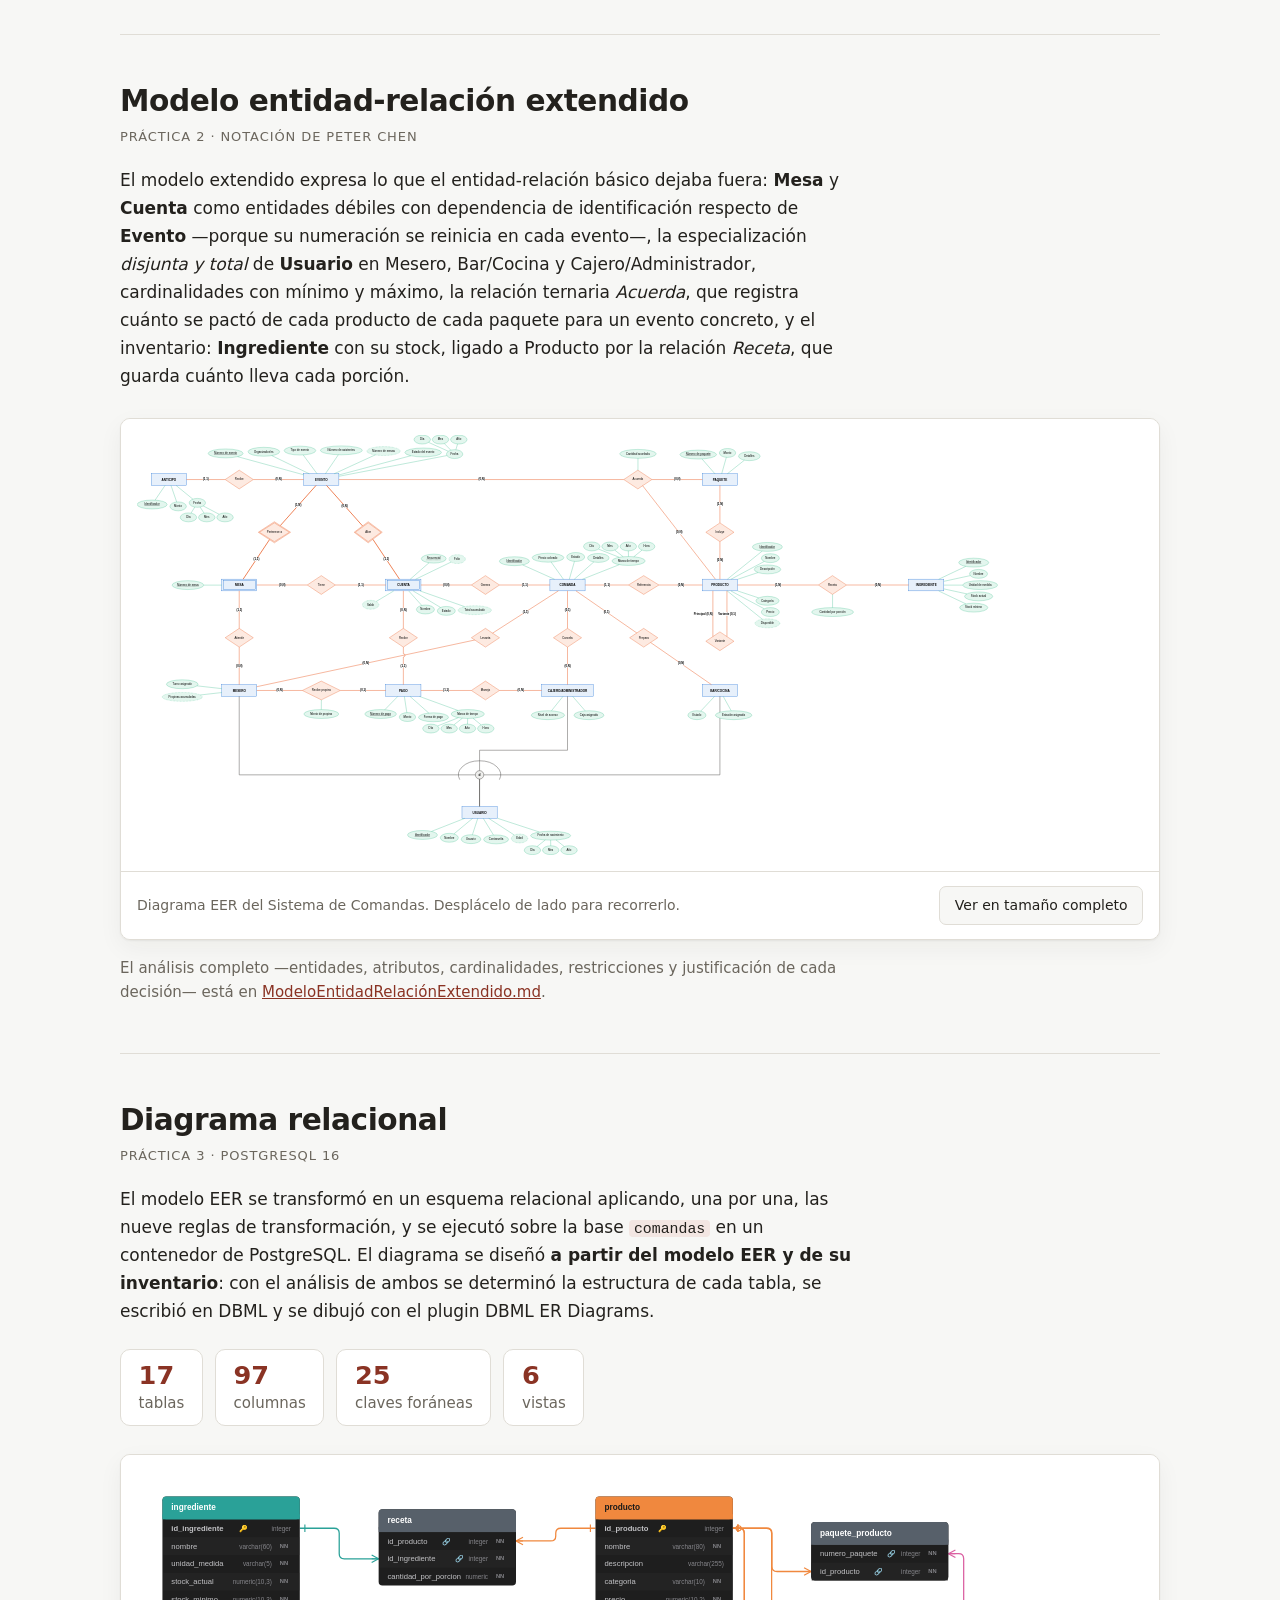
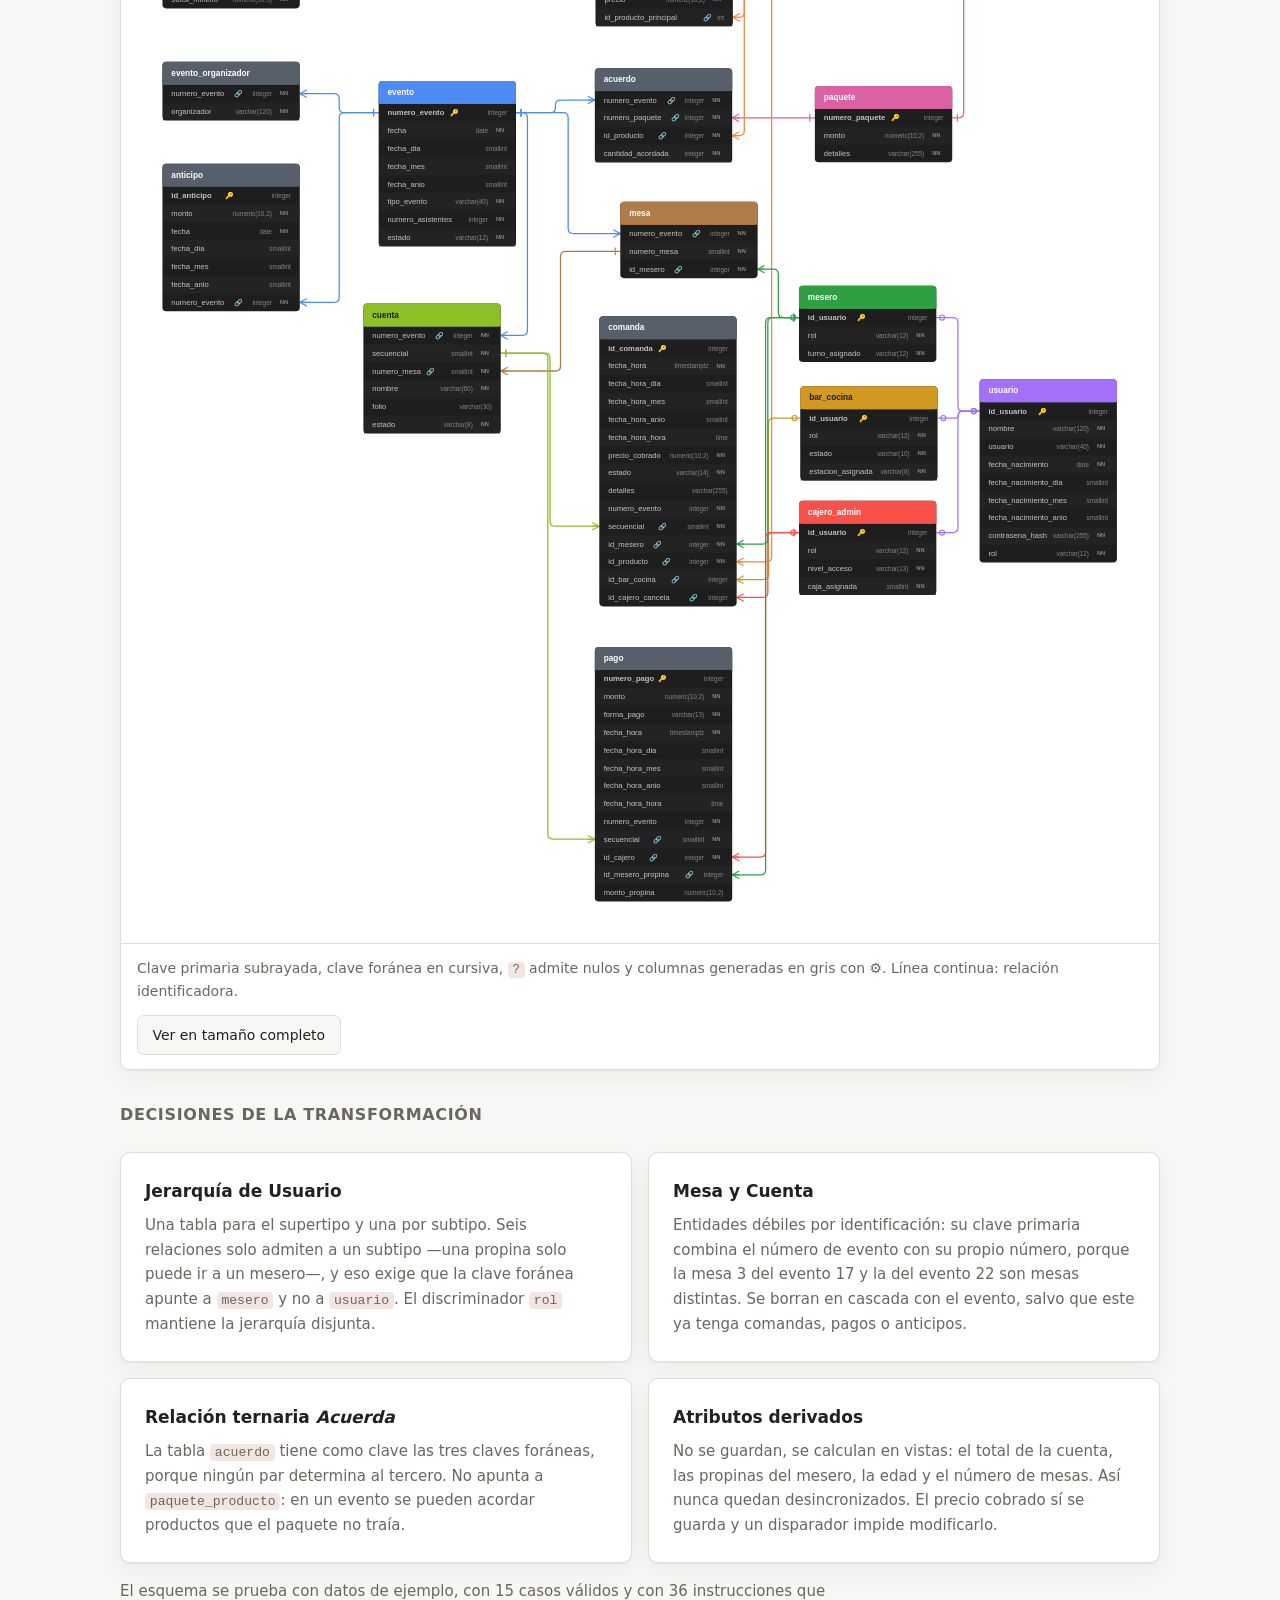
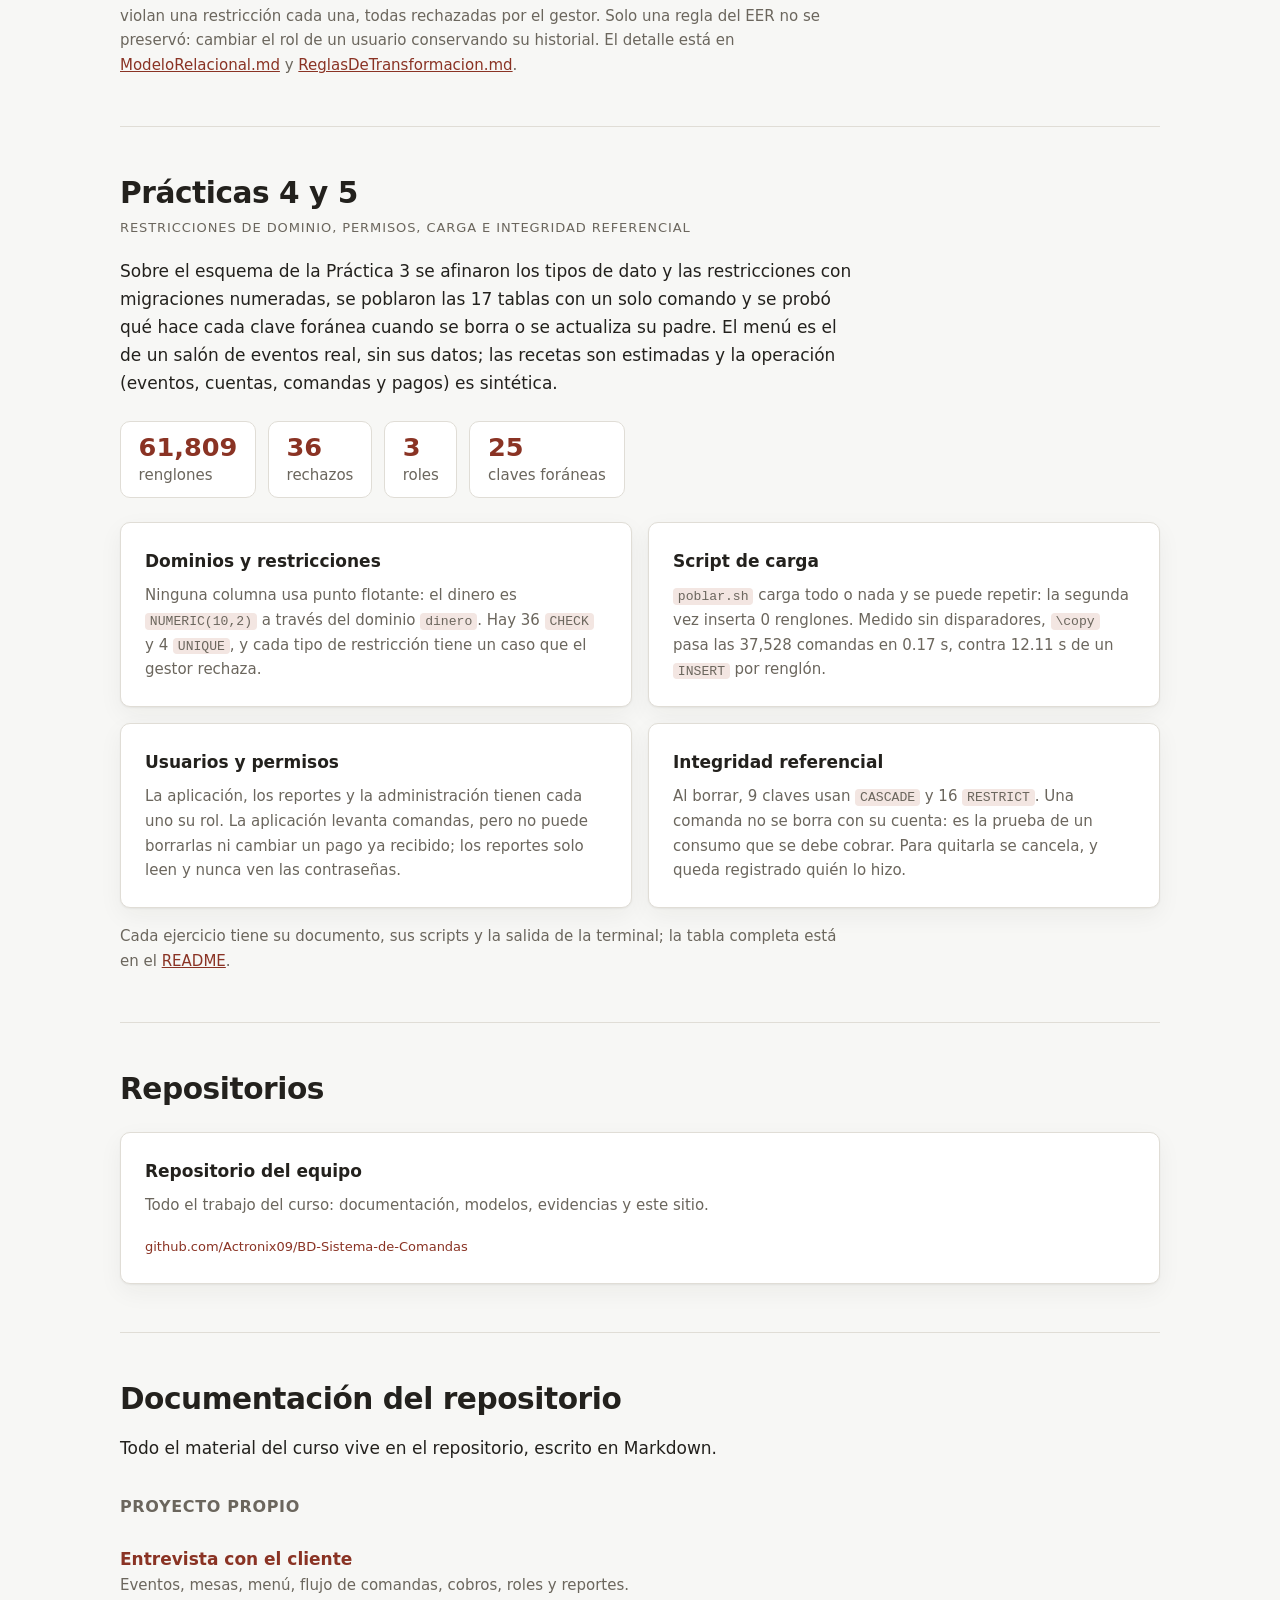
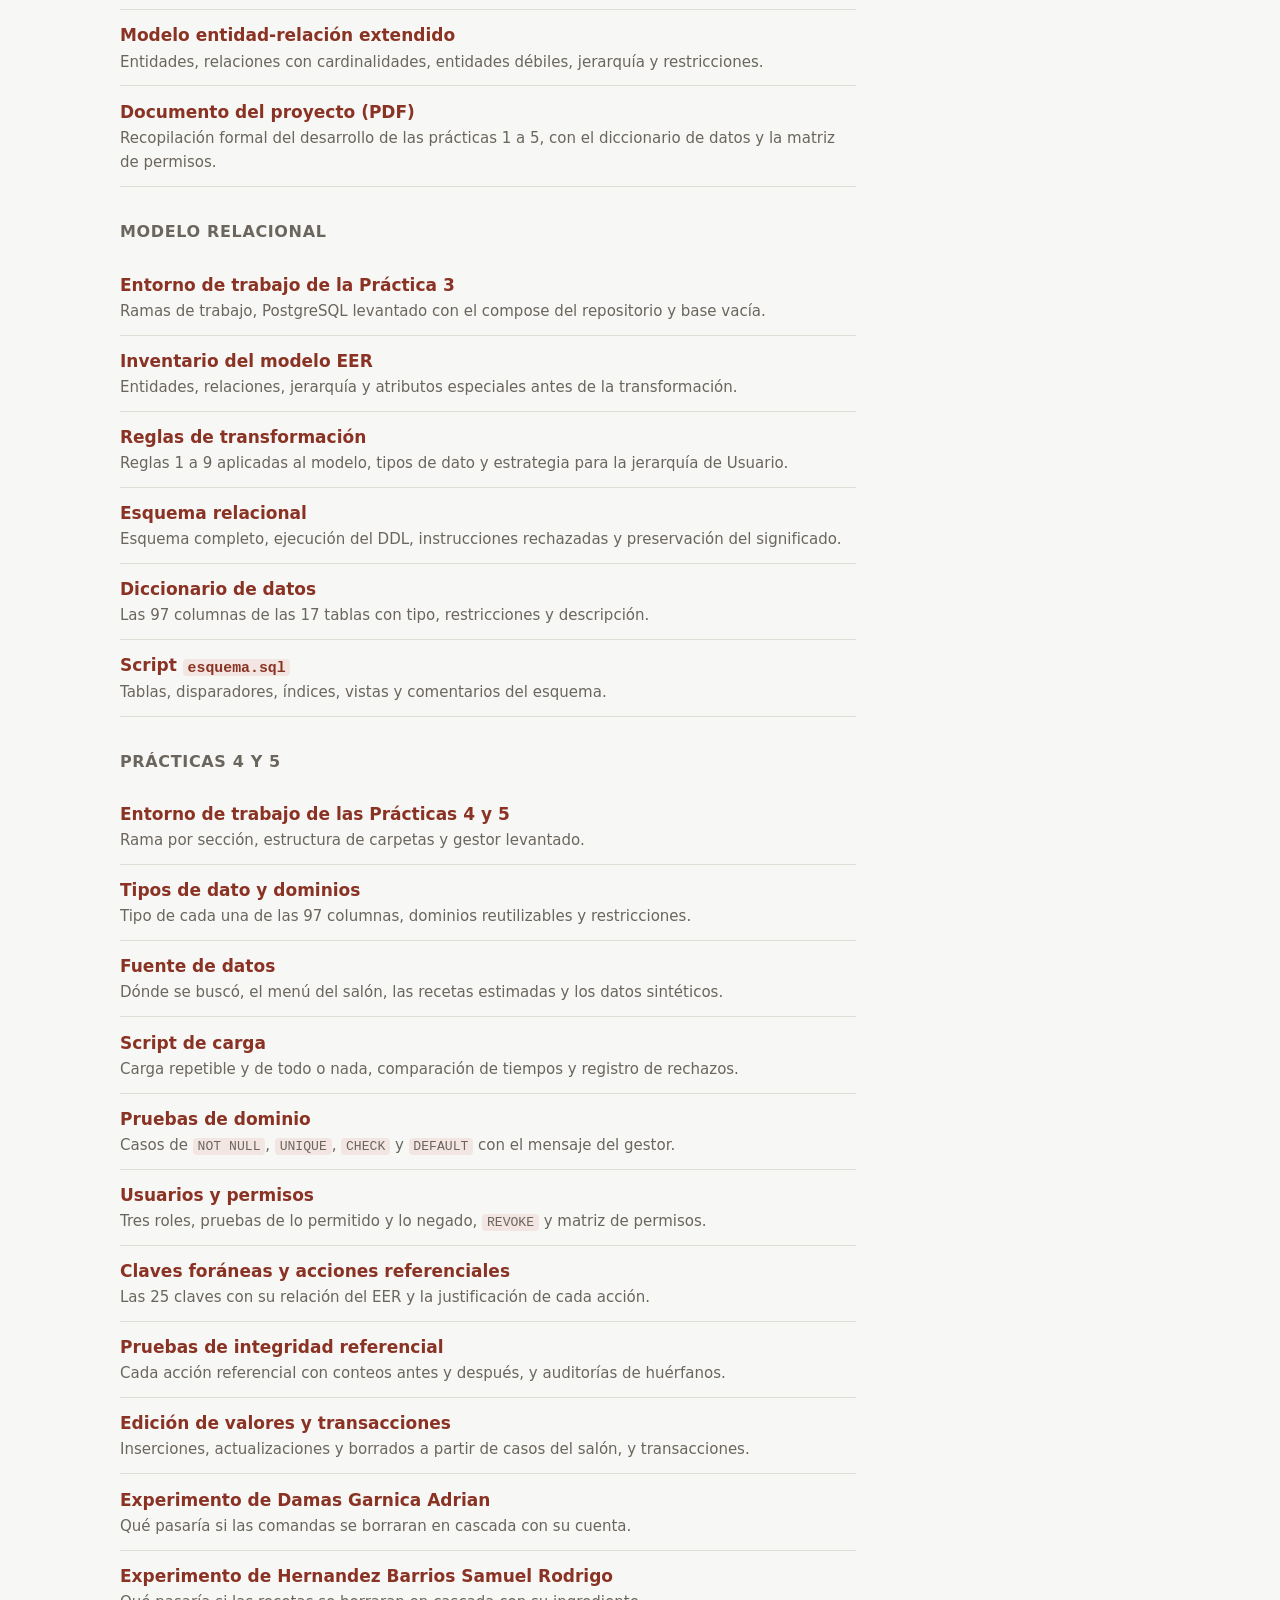
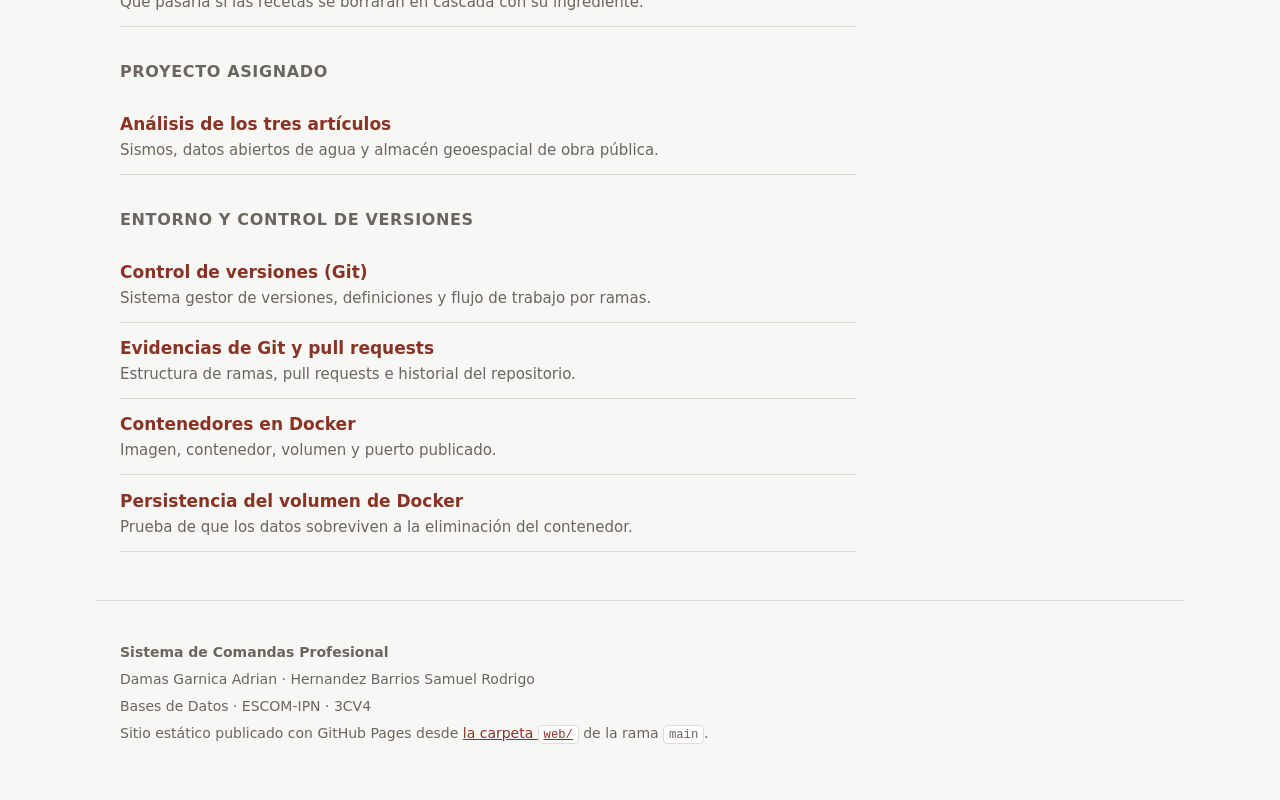
==== commit 4025adb5: "Se eliminó el documento de LaTeX de la práctica 1 y se actualizaron sus ligas" ====
--- a/web/index.html
+++ b/web/index.html
@@ -120,7 +120,7 @@
     <p class="pie-enlace">
       El análisis completo —entidades, atributos, cardinalidades, restricciones y
       justificación de cada decisión— está en
-      <a href="https://github.com/Actronix09/BD-Sistema-de-Comandas/blob/main/docs/ModeloEntidadRelaci%C3%B3nExtendido.md">
+      <a href="https://github.com/Actronix09/BD-Sistema-de-Comandas/blob/main/docs/practica2/ModeloEntidadRelaci%C3%B3nExtendido.md">
         ModeloEntidadRelaciónExtendido.md</a>.
     </p>
   </section>
@@ -200,8 +200,8 @@
       El esquema se prueba con datos de ejemplo, con 15 casos válidos y con 36
       instrucciones que violan una restricción cada una, todas rechazadas por el gestor.
       Solo una regla del EER no se preservó: cambiar el rol de un usuario conservando su historial. El detalle está en
-      <a href="https://github.com/Actronix09/BD-Sistema-de-Comandas/blob/main/docs/ModeloRelacional.md">ModeloRelacional.md</a>
-      y <a href="https://github.com/Actronix09/BD-Sistema-de-Comandas/blob/main/docs/ReglasDeTransformacion.md">ReglasDeTransformacion.md</a>.
+      <a href="https://github.com/Actronix09/BD-Sistema-de-Comandas/blob/main/docs/practica3/ModeloRelacional.md">ModeloRelacional.md</a>
+      y <a href="https://github.com/Actronix09/BD-Sistema-de-Comandas/blob/main/docs/practica3/ReglasDeTransformacion.md">ReglasDeTransformacion.md</a>.
     </p>
   </section>
 
@@ -283,39 +283,39 @@
     <h3 class="subtitulo">Proyecto propio</h3>
     <ul class="indice">
       <li>
-        <a href="https://github.com/Actronix09/BD-Sistema-de-Comandas/blob/main/docs/Entrevista.md">Entrevista con el cliente</a>
+        <a href="https://github.com/Actronix09/BD-Sistema-de-Comandas/blob/main/docs/practica1/Entrevista.md">Entrevista con el cliente</a>
         <span>Eventos, mesas, menú, flujo de comandas, cobros, roles y reportes.</span>
       </li>
       <li>
-        <a href="https://github.com/Actronix09/BD-Sistema-de-Comandas/blob/main/docs/ModeloEntidadRelaci%C3%B3nExtendido.md">Modelo entidad-relación extendido</a>
+        <a href="https://github.com/Actronix09/BD-Sistema-de-Comandas/blob/main/docs/practica2/ModeloEntidadRelaci%C3%B3nExtendido.md">Modelo entidad-relación extendido</a>
         <span>Entidades, relaciones con cardinalidades, entidades débiles, jerarquía y restricciones.</span>
       </li>
       <li>
-        <a href="https://github.com/Actronix09/BD-Sistema-de-Comandas/blob/main/docs/LaTeX/Practica%201.pdf">Documento de la Práctica 1 (PDF)</a>
-        <span>Introducción, marco teórico y caso de estudio.</span>
+        <a href="https://github.com/Actronix09/BD-Sistema-de-Comandas/blob/main/docs/LaTeX/Proyecto%20BD.pdf">Documento del proyecto (PDF)</a>
+        <span>Recopilación formal del desarrollo de las prácticas 1 a 5, con el diccionario de datos y la matriz de permisos.</span>
       </li>
     </ul>
 
     <h3 class="subtitulo">Modelo relacional</h3>
     <ul class="indice">
       <li>
-        <a href="https://github.com/Actronix09/BD-Sistema-de-Comandas/blob/main/docs/EntornoPractica3.md">Entorno de trabajo de la Práctica 3</a>
+        <a href="https://github.com/Actronix09/BD-Sistema-de-Comandas/blob/main/docs/practica3/EntornoPractica3.md">Entorno de trabajo de la Práctica 3</a>
         <span>Ramas de trabajo, PostgreSQL levantado con el compose del repositorio y base vacía.</span>
       </li>
       <li>
-        <a href="https://github.com/Actronix09/BD-Sistema-de-Comandas/blob/main/docs/InventarioModeloEER.md">Inventario del modelo EER</a>
+        <a href="https://github.com/Actronix09/BD-Sistema-de-Comandas/blob/main/docs/practica3/InventarioModeloEER.md">Inventario del modelo EER</a>
         <span>Entidades, relaciones, jerarquía y atributos especiales antes de la transformación.</span>
       </li>
       <li>
-        <a href="https://github.com/Actronix09/BD-Sistema-de-Comandas/blob/main/docs/ReglasDeTransformacion.md">Reglas de transformación</a>
+        <a href="https://github.com/Actronix09/BD-Sistema-de-Comandas/blob/main/docs/practica3/ReglasDeTransformacion.md">Reglas de transformación</a>
         <span>Reglas 1 a 9 aplicadas al modelo, tipos de dato y estrategia para la jerarquía de Usuario.</span>
       </li>
       <li>
-        <a href="https://github.com/Actronix09/BD-Sistema-de-Comandas/blob/main/docs/ModeloRelacional.md">Esquema relacional</a>
+        <a href="https://github.com/Actronix09/BD-Sistema-de-Comandas/blob/main/docs/practica3/ModeloRelacional.md">Esquema relacional</a>
         <span>Esquema completo, ejecución del DDL, instrucciones rechazadas y preservación del significado.</span>
       </li>
       <li>
-        <a href="https://github.com/Actronix09/BD-Sistema-de-Comandas/blob/main/docs/DiccionarioDeDatos.md">Diccionario de datos</a>
+        <a href="https://github.com/Actronix09/BD-Sistema-de-Comandas/blob/main/docs/practica3/DiccionarioDeDatos.md">Diccionario de datos</a>
         <span>Las 97 columnas de las 17 tablas con tipo, restricciones y descripción.</span>
       </li>
       <li>
@@ -327,47 +327,47 @@
     <h3 class="subtitulo">Prácticas 4 y 5</h3>
     <ul class="indice">
       <li>
-        <a href="https://github.com/Actronix09/BD-Sistema-de-Comandas/blob/main/docs/EntornoPractica4y5.md">Entorno de trabajo de las Prácticas 4 y 5</a>
+        <a href="https://github.com/Actronix09/BD-Sistema-de-Comandas/blob/main/docs/practica4/EntornoPractica4y5.md">Entorno de trabajo de las Prácticas 4 y 5</a>
         <span>Rama por sección, estructura de carpetas y gestor levantado.</span>
       </li>
       <li>
-        <a href="https://github.com/Actronix09/BD-Sistema-de-Comandas/blob/main/practica4/dominios.md">Tipos de dato y dominios</a>
+        <a href="https://github.com/Actronix09/BD-Sistema-de-Comandas/blob/main/docs/practica4/dominios.md">Tipos de dato y dominios</a>
         <span>Tipo de cada una de las 97 columnas, dominios reutilizables y restricciones.</span>
       </li>
       <li>
-        <a href="https://github.com/Actronix09/BD-Sistema-de-Comandas/blob/main/practica4/fuente.md">Fuente de datos</a>
+        <a href="https://github.com/Actronix09/BD-Sistema-de-Comandas/blob/main/docs/practica4/fuente.md">Fuente de datos</a>
         <span>Dónde se buscó, el menú del salón, las recetas estimadas y los datos sintéticos.</span>
       </li>
       <li>
-        <a href="https://github.com/Actronix09/BD-Sistema-de-Comandas/blob/main/practica4/carga.md">Script de carga</a>
+        <a href="https://github.com/Actronix09/BD-Sistema-de-Comandas/blob/main/docs/practica4/carga.md">Script de carga</a>
         <span>Carga repetible y de todo o nada, comparación de tiempos y registro de rechazos.</span>
       </li>
       <li>
-        <a href="https://github.com/Actronix09/BD-Sistema-de-Comandas/blob/main/practica4/pruebas-dominio.md">Pruebas de dominio</a>
+        <a href="https://github.com/Actronix09/BD-Sistema-de-Comandas/blob/main/docs/practica4/pruebas-dominio.md">Pruebas de dominio</a>
         <span>Casos de <code>NOT NULL</code>, <code>UNIQUE</code>, <code>CHECK</code> y <code>DEFAULT</code> con el mensaje del gestor.</span>
       </li>
       <li>
-        <a href="https://github.com/Actronix09/BD-Sistema-de-Comandas/blob/main/practica4/permisos.md">Usuarios y permisos</a>
+        <a href="https://github.com/Actronix09/BD-Sistema-de-Comandas/blob/main/docs/practica4/permisos.md">Usuarios y permisos</a>
         <span>Tres roles, pruebas de lo permitido y lo negado, <code>REVOKE</code> y matriz de permisos.</span>
       </li>
       <li>
-        <a href="https://github.com/Actronix09/BD-Sistema-de-Comandas/blob/main/practica5/referencias.md">Claves foráneas y acciones referenciales</a>
+        <a href="https://github.com/Actronix09/BD-Sistema-de-Comandas/blob/main/docs/practica5/referencias.md">Claves foráneas y acciones referenciales</a>
         <span>Las 25 claves con su relación del EER y la justificación de cada acción.</span>
       </li>
       <li>
-        <a href="https://github.com/Actronix09/BD-Sistema-de-Comandas/blob/main/practica5/pruebas-referenciales.md">Pruebas de integridad referencial</a>
+        <a href="https://github.com/Actronix09/BD-Sistema-de-Comandas/blob/main/docs/practica5/pruebas-referenciales.md">Pruebas de integridad referencial</a>
         <span>Cada acción referencial con conteos antes y después, y auditorías de huérfanos.</span>
       </li>
       <li>
-        <a href="https://github.com/Actronix09/BD-Sistema-de-Comandas/blob/main/practica5/edicion-de-valores.md">Edición de valores y transacciones</a>
+        <a href="https://github.com/Actronix09/BD-Sistema-de-Comandas/blob/main/docs/practica5/edicion-de-valores.md">Edición de valores y transacciones</a>
         <span>Inserciones, actualizaciones y borrados a partir de casos del salón, y transacciones.</span>
       </li>
       <li>
-        <a href="https://github.com/Actronix09/BD-Sistema-de-Comandas/blob/main/practica5/integrantes/Damas_Garnica_Adrian.md">Experimento de Damas Garnica Adrian</a>
+        <a href="https://github.com/Actronix09/BD-Sistema-de-Comandas/blob/main/docs/practica5/integrantes/Damas_Garnica_Adrian.md">Experimento de Damas Garnica Adrian</a>
         <span>Qué pasaría si las comandas se borraran en cascada con su cuenta.</span>
       </li>
       <li>
-        <a href="https://github.com/Actronix09/BD-Sistema-de-Comandas/blob/main/practica5/integrantes/Hernandez_Barrios_Samuel_Rodrigo.md">Experimento de Hernandez Barrios Samuel Rodrigo</a>
+        <a href="https://github.com/Actronix09/BD-Sistema-de-Comandas/blob/main/docs/practica5/integrantes/Hernandez_Barrios_Samuel_Rodrigo.md">Experimento de Hernandez Barrios Samuel Rodrigo</a>
         <span>Qué pasaría si las recetas se borraran en cascada con su ingrediente.</span>
       </li>
     </ul>
@@ -375,7 +375,7 @@
     <h3 class="subtitulo">Proyecto asignado</h3>
     <ul class="indice">
       <li>
-        <a href="https://github.com/Actronix09/BD-Sistema-de-Comandas/blob/main/docs/Investigaci%C3%B3nDeArticulos.md">Análisis de los tres artículos</a>
+        <a href="https://github.com/Actronix09/BD-Sistema-de-Comandas/blob/main/docs/practica2/Investigaci%C3%B3nDeArticulos.md">Análisis de los tres artículos</a>
         <span>Sismos, datos abiertos de agua y almacén geoespacial de obra pública.</span>
       </li>
     </ul>
@@ -383,19 +383,19 @@
     <h3 class="subtitulo">Entorno y control de versiones</h3>
     <ul class="indice">
       <li>
-        <a href="https://github.com/Actronix09/BD-Sistema-de-Comandas/blob/main/docs/Control%20de%20Versiones.md">Control de versiones (Git)</a>
+        <a href="https://github.com/Actronix09/BD-Sistema-de-Comandas/blob/main/docs/practica1/Control%20de%20Versiones.md">Control de versiones (Git)</a>
         <span>Sistema gestor de versiones, definiciones y flujo de trabajo por ramas.</span>
       </li>
       <li>
-        <a href="https://github.com/Actronix09/BD-Sistema-de-Comandas/blob/main/docs/Control%20de%20Versiones%20GIT%20y%20Pull%20Request.md">Evidencias de Git y pull requests</a>
+        <a href="https://github.com/Actronix09/BD-Sistema-de-Comandas/blob/main/docs/practica1/Control%20de%20Versiones%20GIT%20y%20Pull%20Request.md">Evidencias de Git y pull requests</a>
         <span>Estructura de ramas, pull requests e historial del repositorio.</span>
       </li>
       <li>
-        <a href="https://github.com/Actronix09/BD-Sistema-de-Comandas/blob/main/docs/Contenedores.md">Contenedores en Docker</a>
+        <a href="https://github.com/Actronix09/BD-Sistema-de-Comandas/blob/main/docs/practica1/Contenedores.md">Contenedores en Docker</a>
         <span>Imagen, contenedor, volumen y puerto publicado.</span>
       </li>
       <li>
-        <a href="https://github.com/Actronix09/BD-Sistema-de-Comandas/blob/main/docs/Persistencia%20del%20Volumen%20de%20Docker.md">Persistencia del volumen de Docker</a>
+        <a href="https://github.com/Actronix09/BD-Sistema-de-Comandas/blob/main/docs/practica1/Persistencia%20del%20Volumen%20de%20Docker.md">Persistencia del volumen de Docker</a>
         <span>Prueba de que los datos sobreviven a la eliminación del contenedor.</span>
       </li>
     </ul>
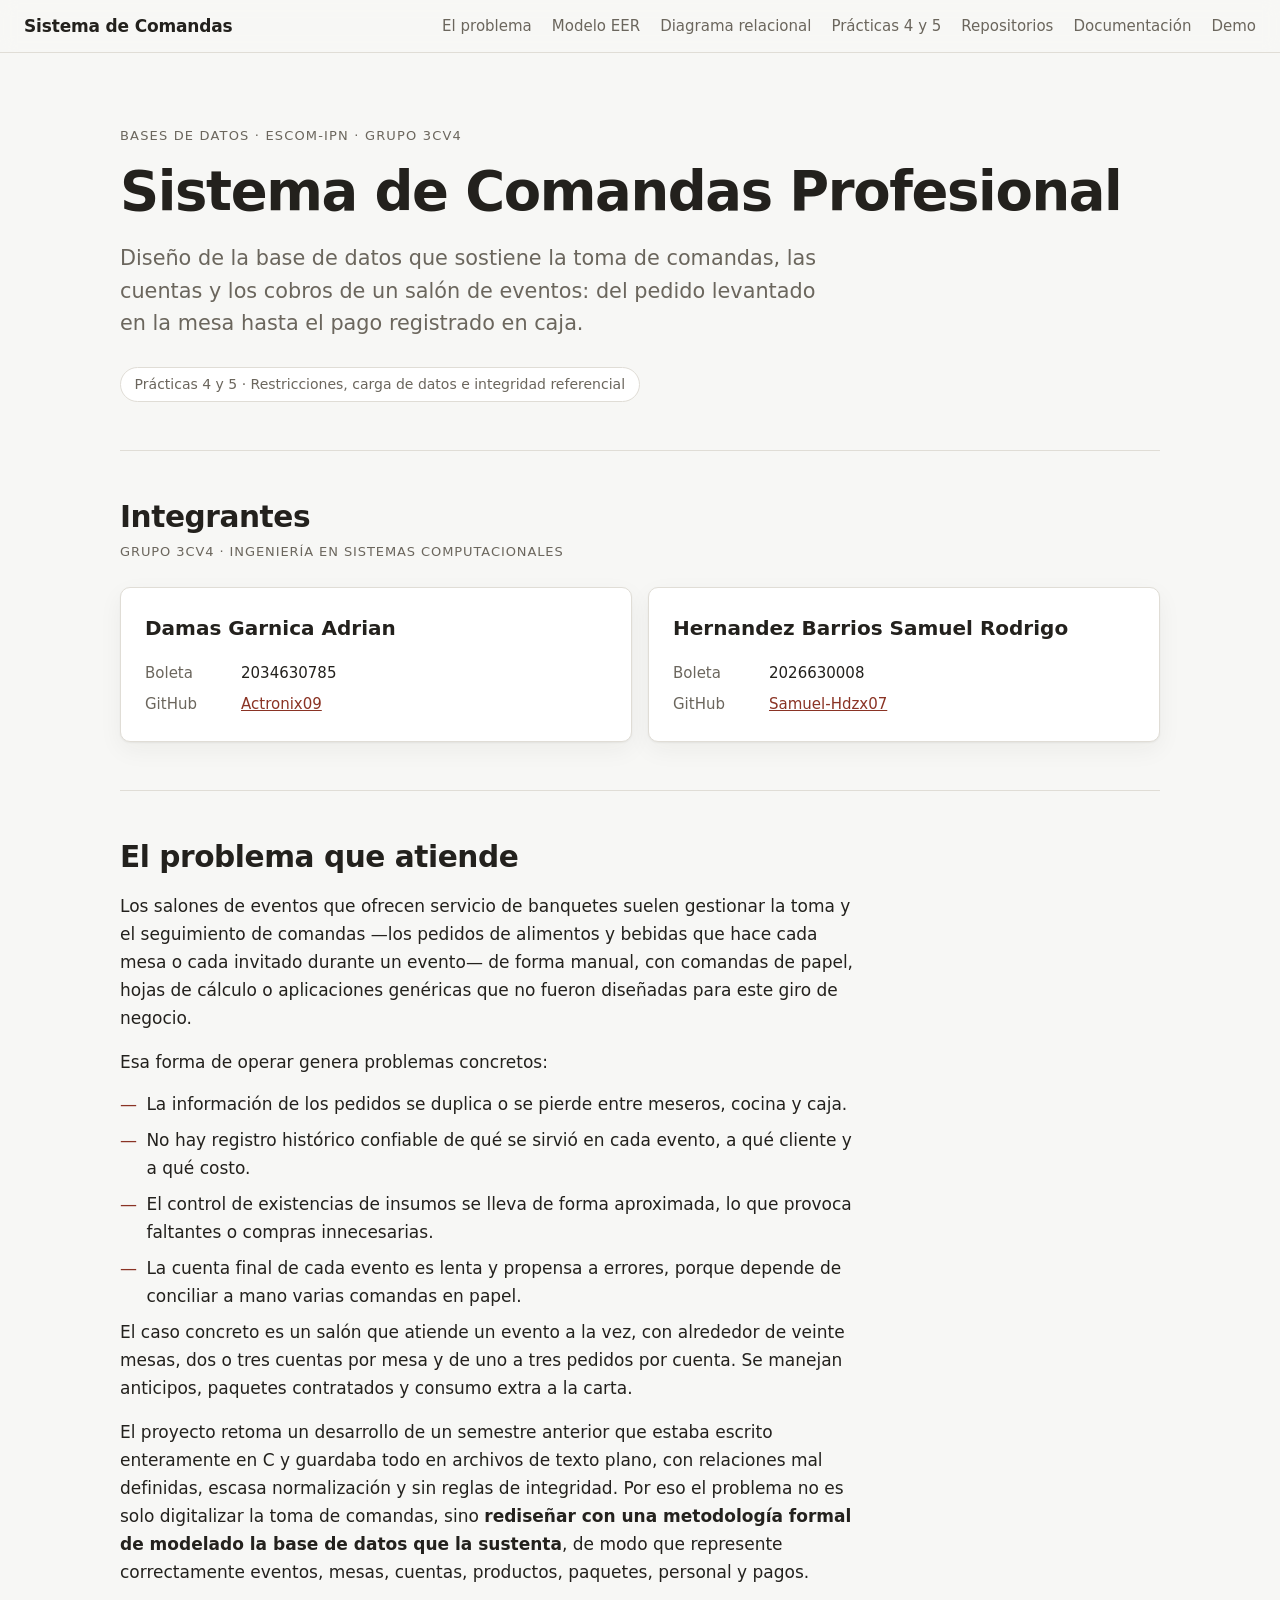
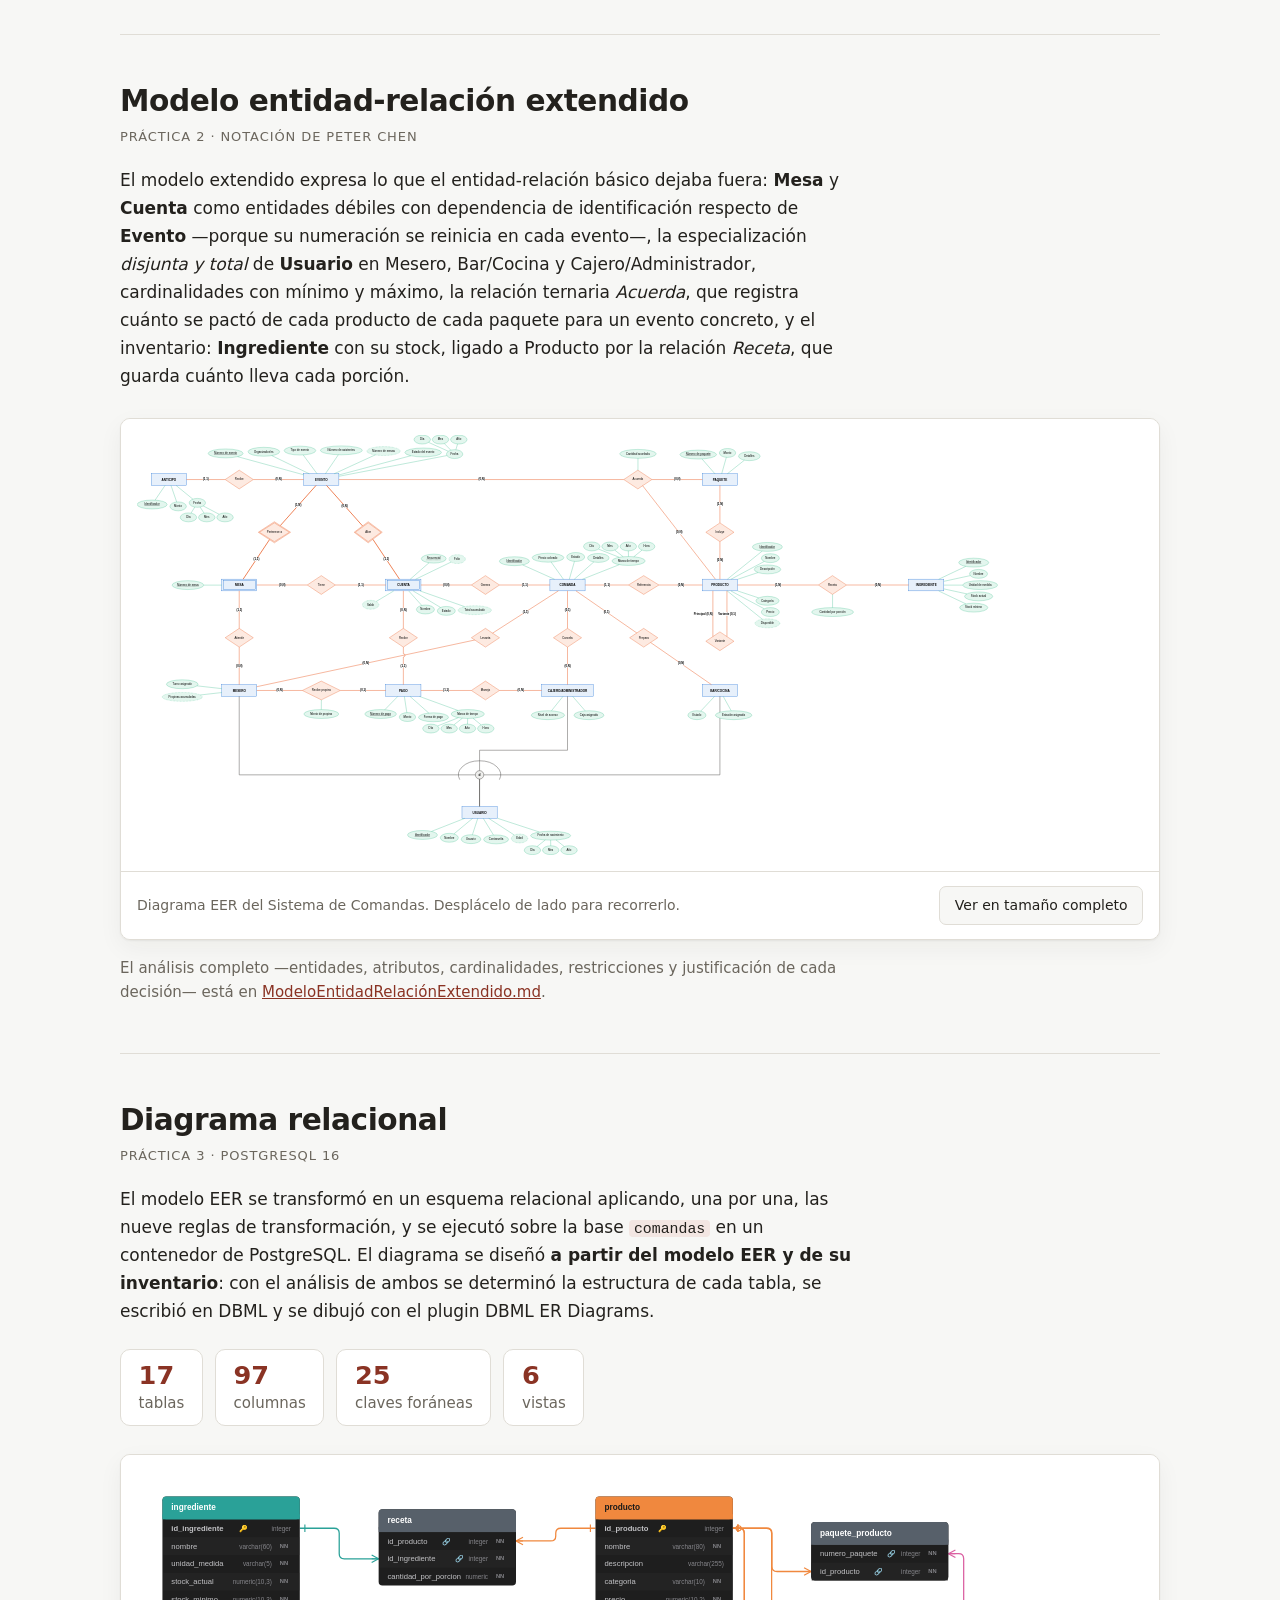
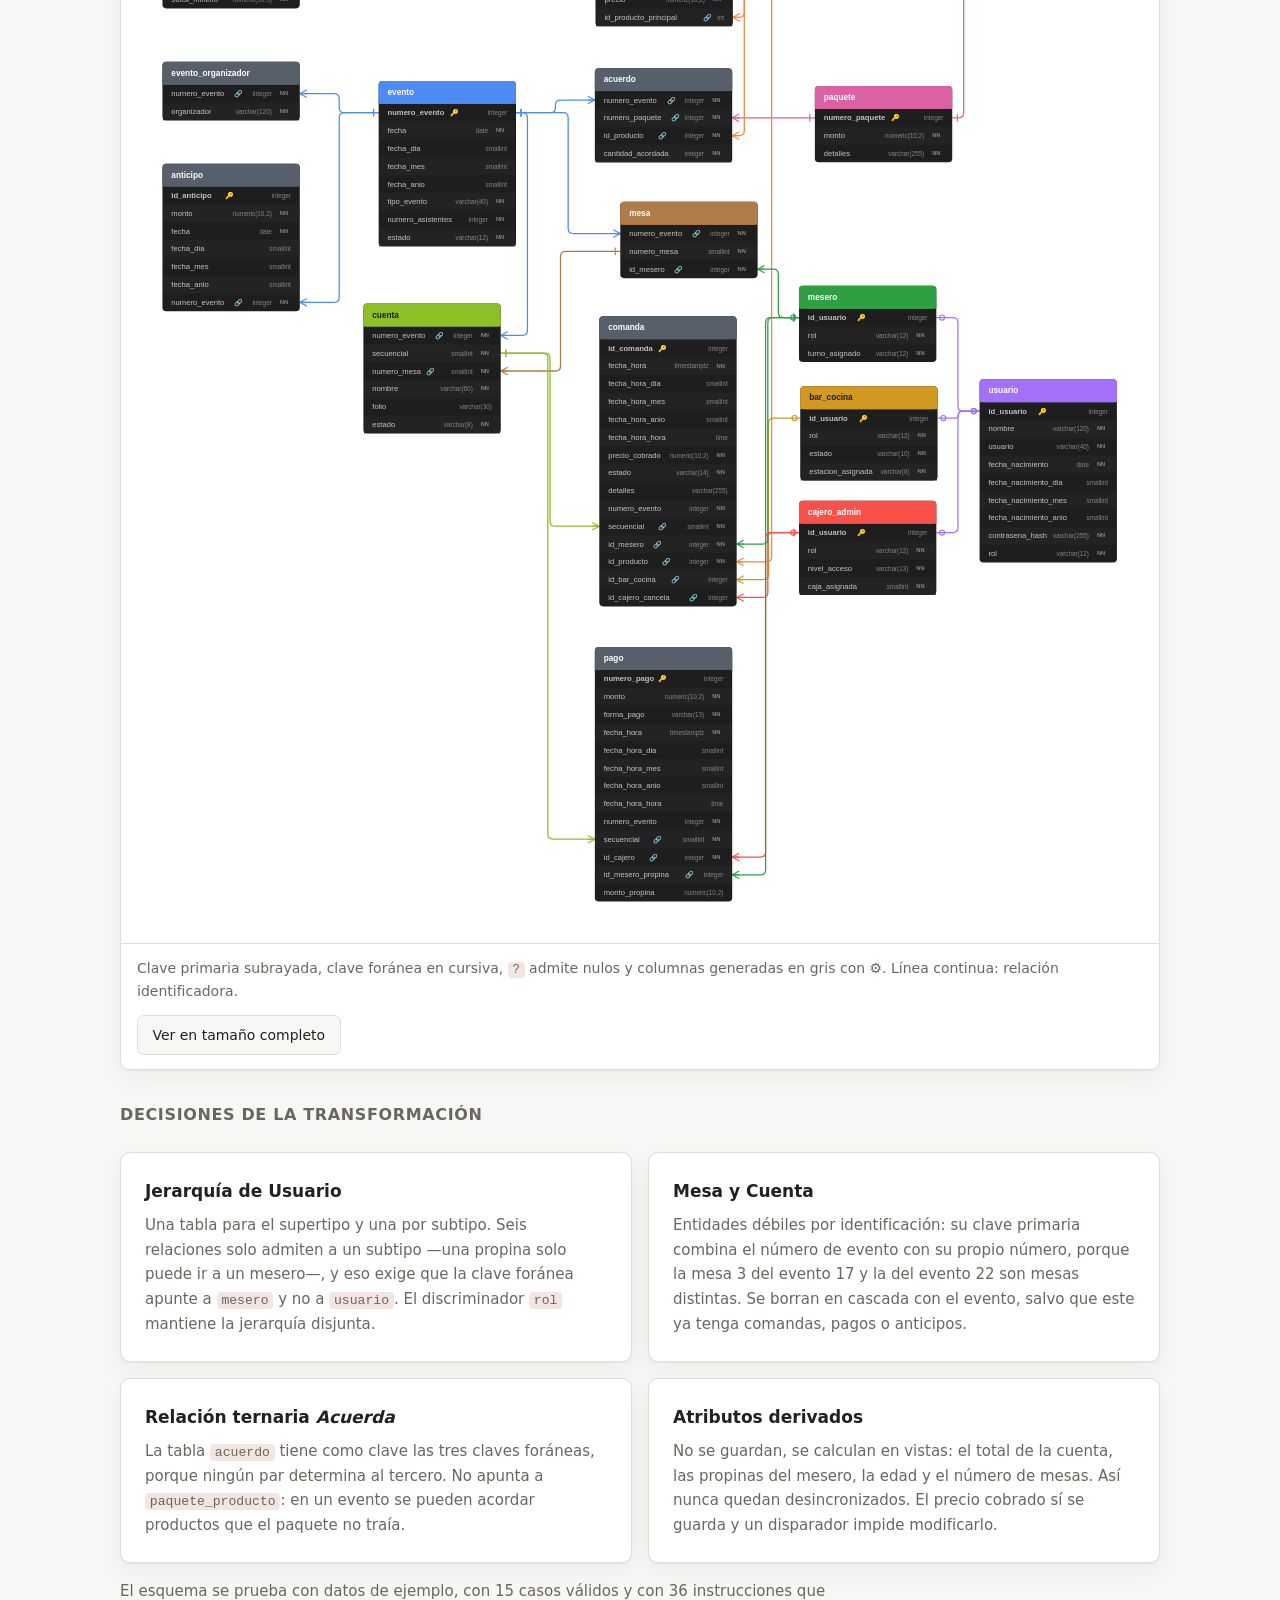
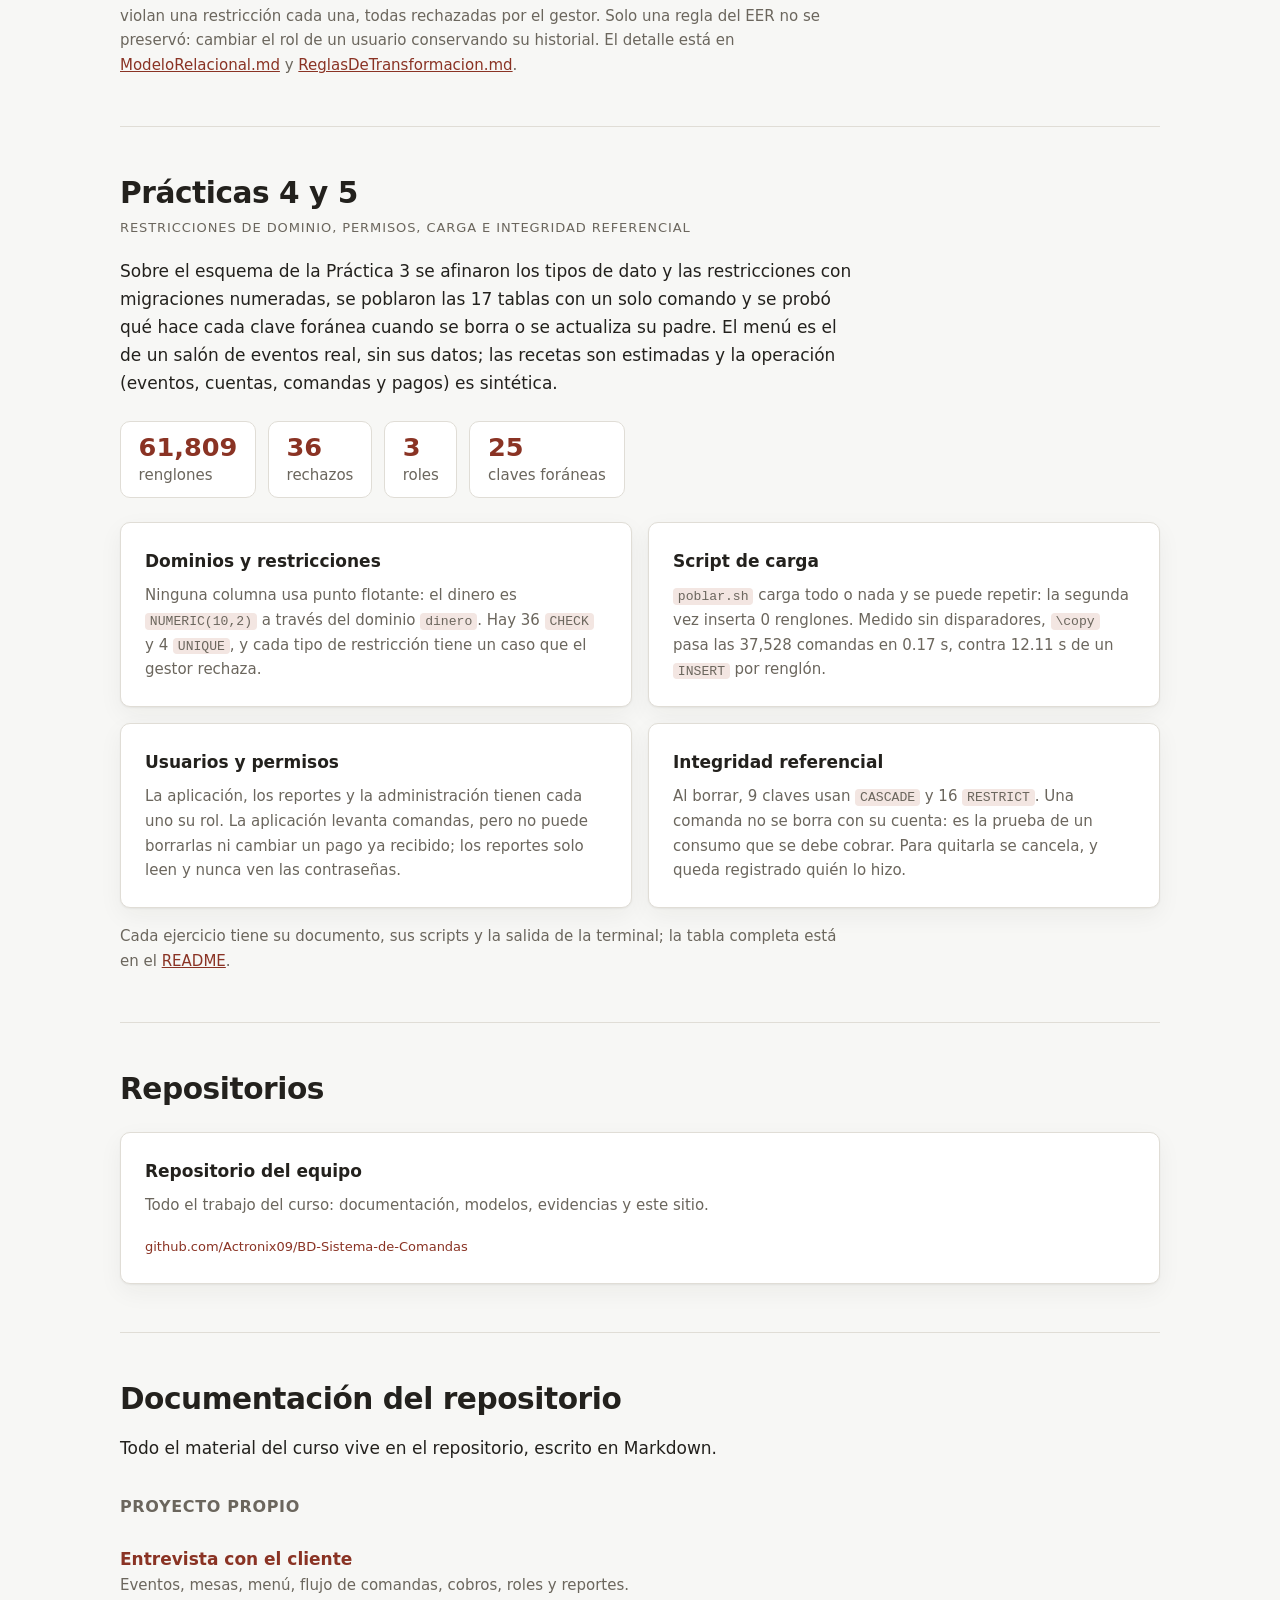
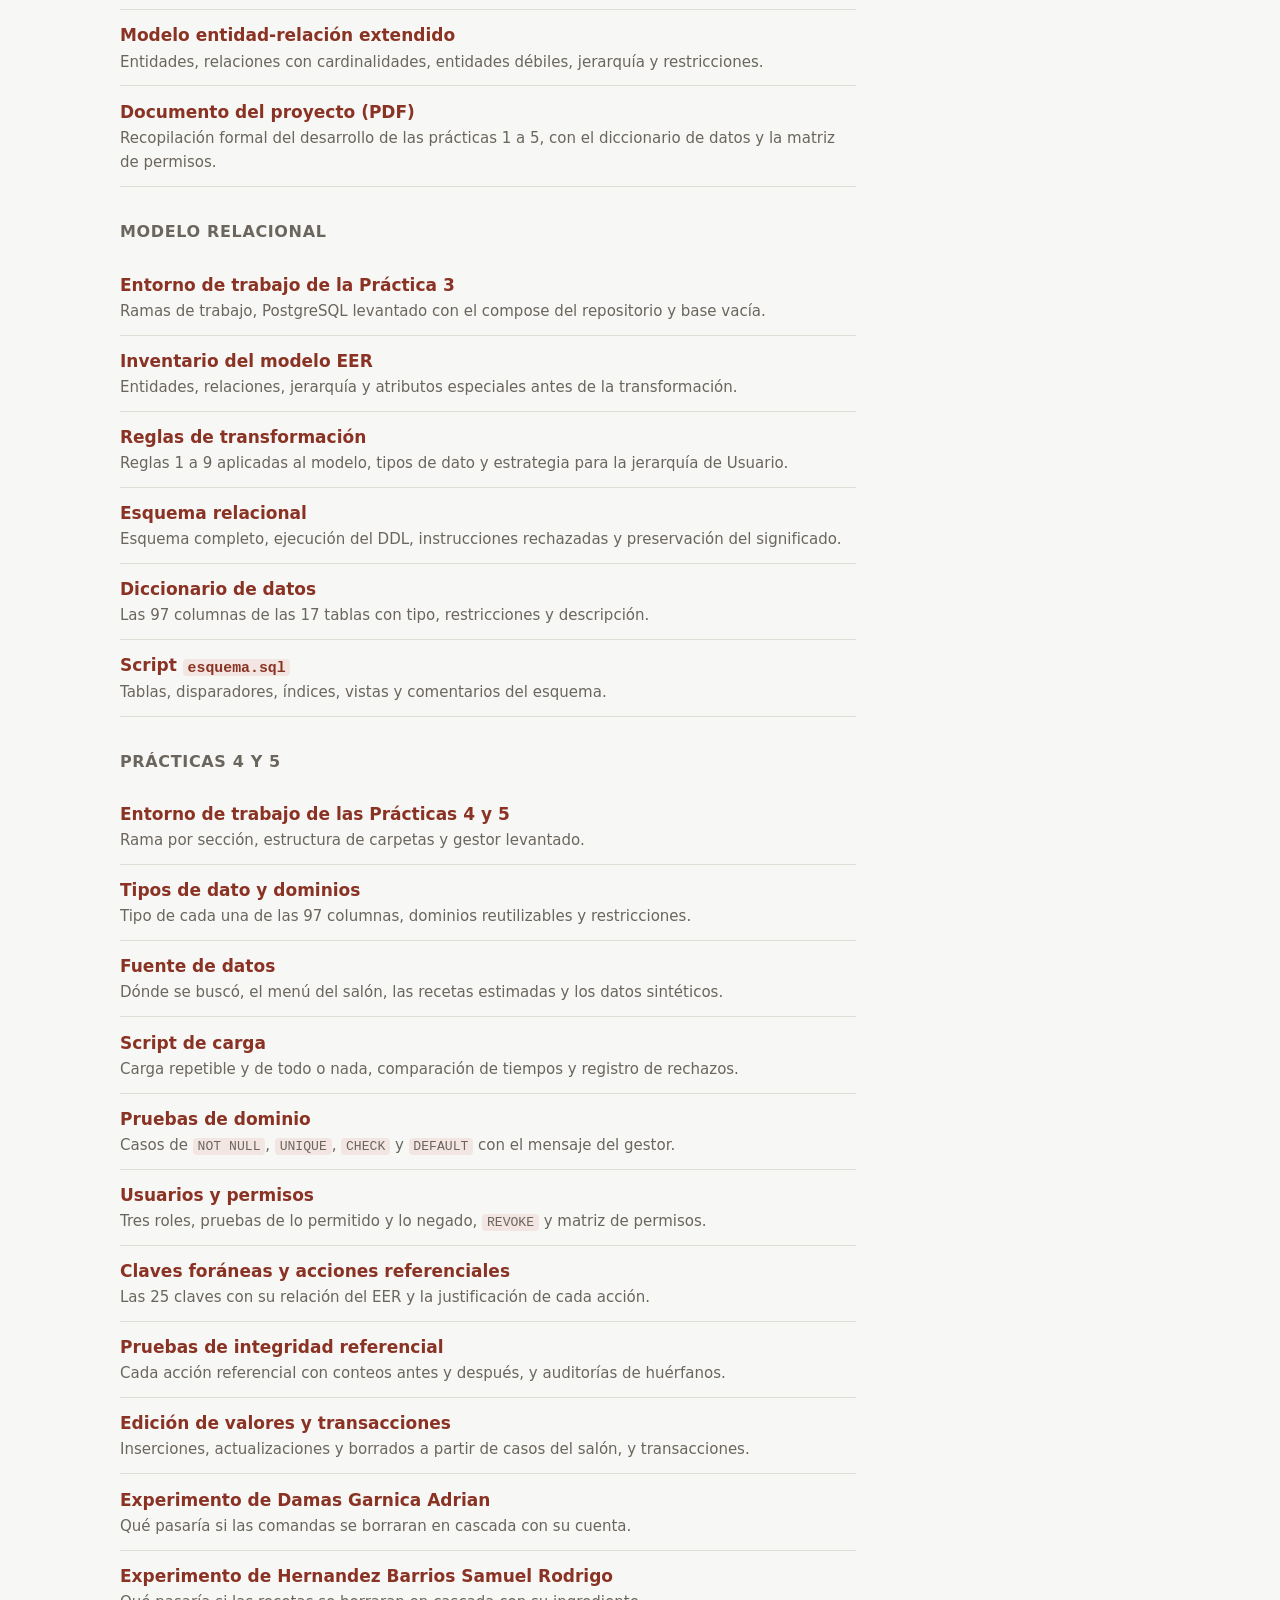
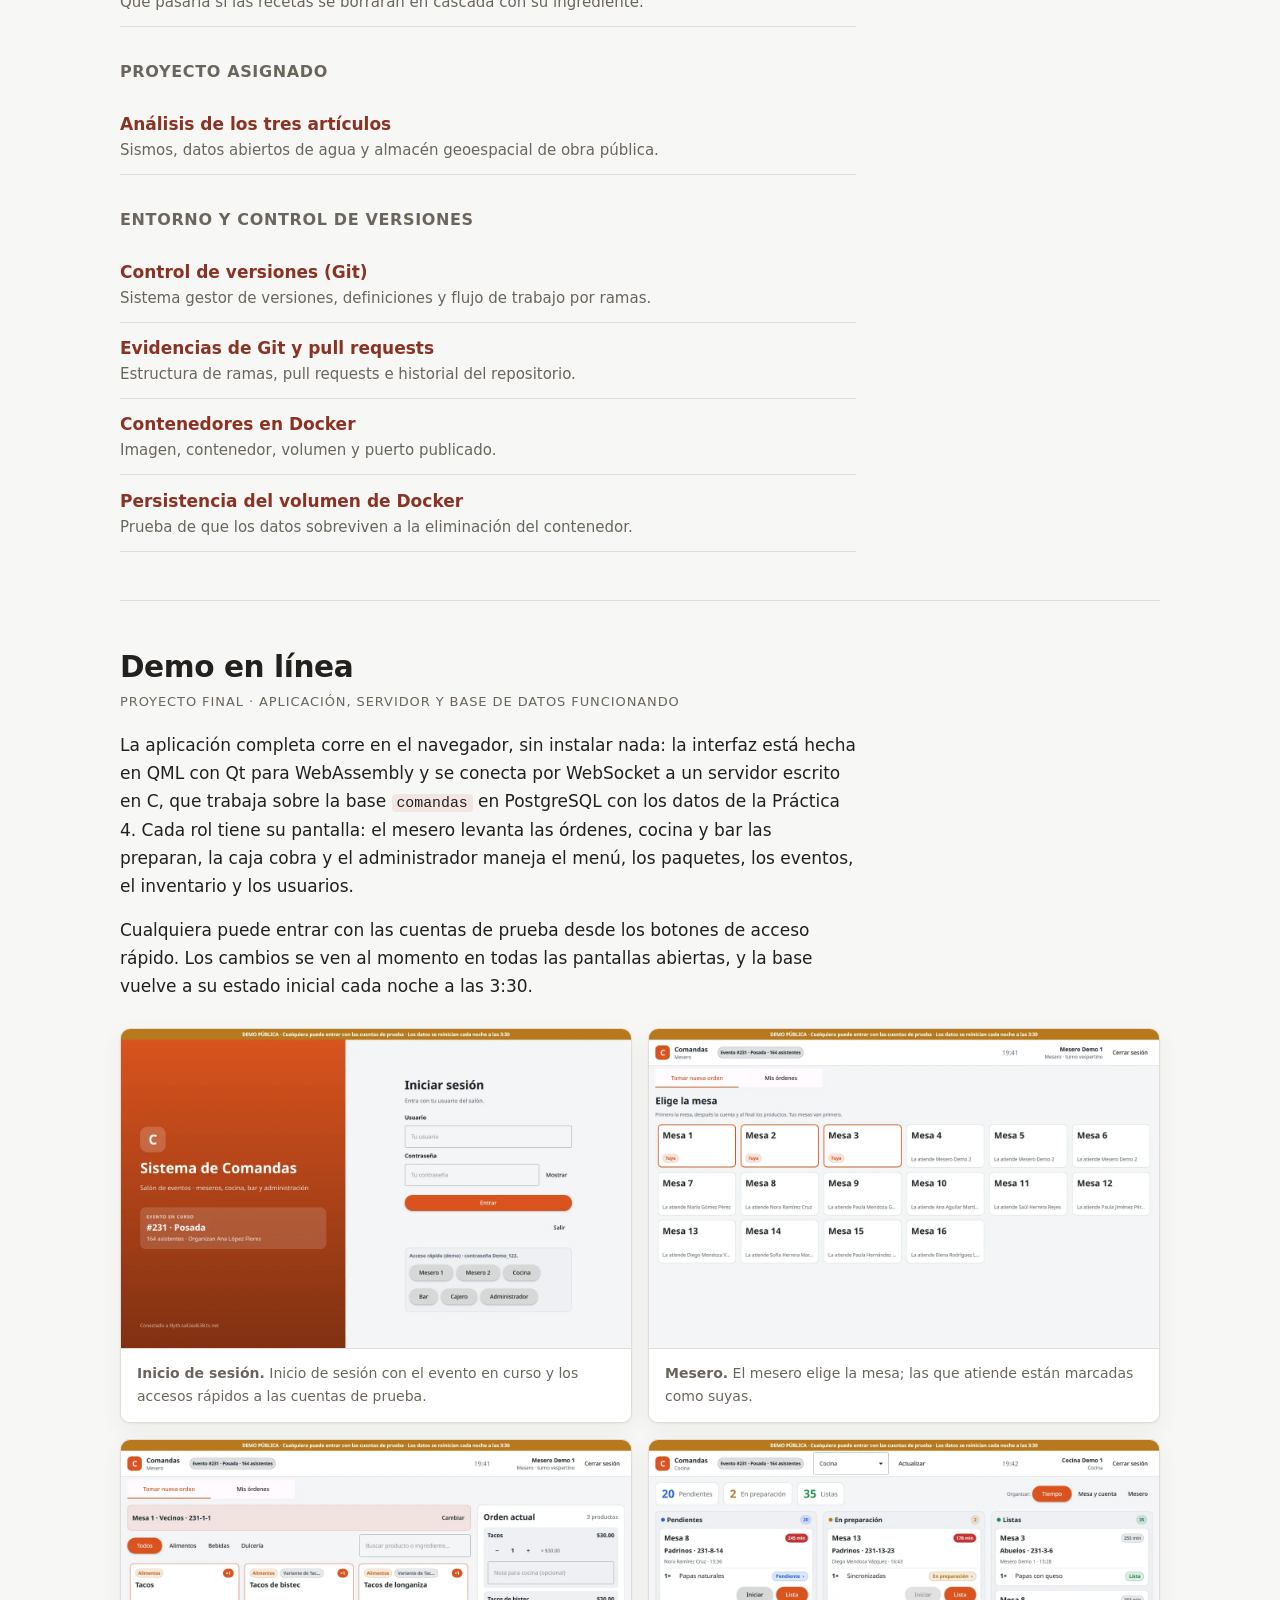
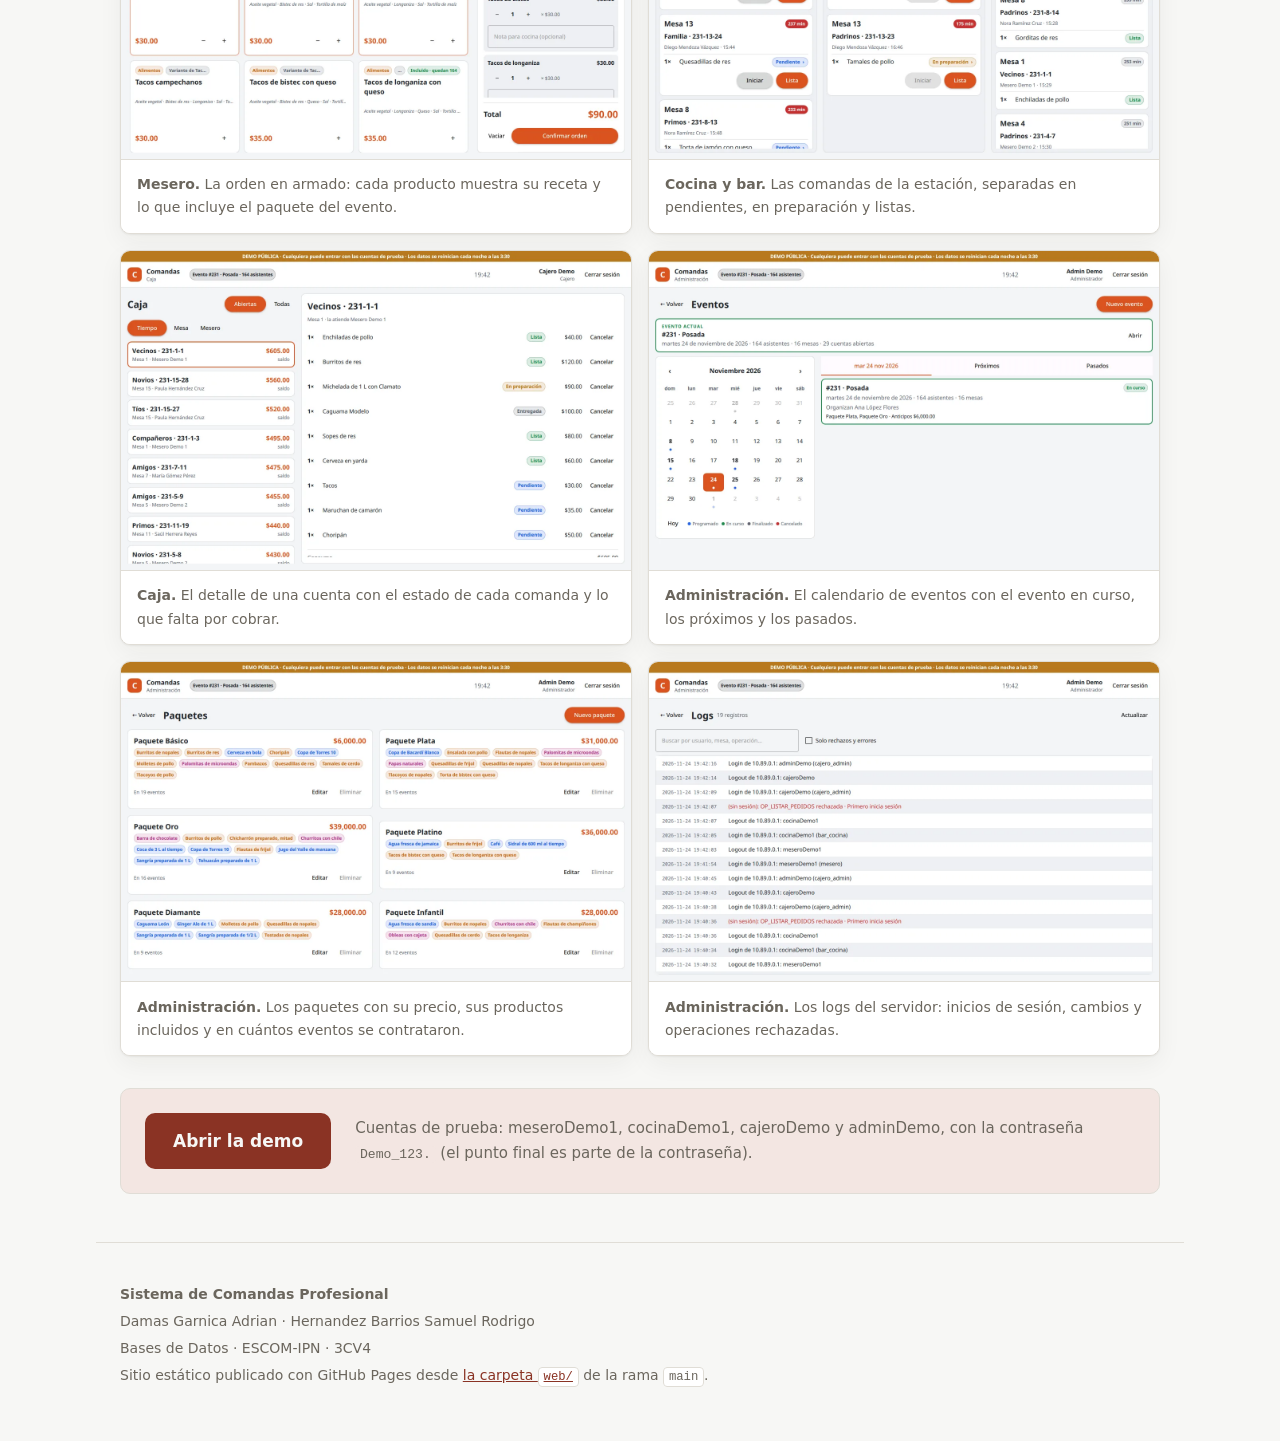
==== commit cb34265d: "Se agregó a la landing la sección de la demo con capturas y el botón para abrirla" ====
--- a/web/index.html
+++ b/web/index.html
@@ -20,6 +20,7 @@
     <li><a href="#practicas">Prácticas 4 y 5</a></li>
     <li><a href="#repositorios">Repositorios</a></li>
     <li><a href="#documentacion">Documentación</a></li>
+    <li><a href="#demo">Demo</a></li>
   </ul>
 </nav>
 
@@ -401,6 +402,71 @@
     </ul>
   </section>
 
+  <section class="seccion" id="demo">
+    <h2>Demo en línea</h2>
+    <p class="seccion-nota">Proyecto final &middot; Aplicación, servidor y base de datos funcionando</p>
+    <p>
+      La aplicación completa corre en el navegador, sin instalar nada: la interfaz está hecha en
+      QML con Qt para WebAssembly y se conecta por WebSocket a un servidor escrito en C, que trabaja
+      sobre la base <code>comandas</code> en PostgreSQL con los datos de la Práctica 4. Cada rol tiene
+      su pantalla: el mesero levanta las órdenes, cocina y bar las preparan, la caja cobra y el
+      administrador maneja el menú, los paquetes, los eventos, el inventario y los usuarios.
+    </p>
+    <p>
+      Cualquiera puede entrar con las cuentas de prueba desde los botones de acceso rápido. Los
+      cambios se ven al momento en todas las pantallas abiertas, y la base vuelve a su estado
+      inicial cada noche a las 3:30.
+    </p>
+
+    <div class="galeria">
+      <figure class="captura">
+        <img src="imagenes/demo/inicio.webp" width="1280" height="800" loading="lazy"
+             alt="Inicio de sesión: Inicio de sesión con el evento en curso y los accesos rápidos a las cuentas de prueba." data-completa="imagenes/demo/inicio.webp" data-natural>
+        <figcaption><span><strong>Inicio de sesión.</strong> Inicio de sesión con el evento en curso y los accesos rápidos a las cuentas de prueba.</span></figcaption>
+      </figure>
+      <figure class="captura">
+        <img src="imagenes/demo/mesero-mesas.webp" width="1280" height="800" loading="lazy"
+             alt="Mesero: El mesero elige la mesa; las que atiende están marcadas como suyas." data-completa="imagenes/demo/mesero-mesas.webp" data-natural>
+        <figcaption><span><strong>Mesero.</strong> El mesero elige la mesa; las que atiende están marcadas como suyas.</span></figcaption>
+      </figure>
+      <figure class="captura">
+        <img src="imagenes/demo/mesero-orden.webp" width="1280" height="800" loading="lazy"
+             alt="Mesero: La orden en armado: cada producto muestra su receta y lo que incluye el paquete del evento." data-completa="imagenes/demo/mesero-orden.webp" data-natural>
+        <figcaption><span><strong>Mesero.</strong> La orden en armado: cada producto muestra su receta y lo que incluye el paquete del evento.</span></figcaption>
+      </figure>
+      <figure class="captura">
+        <img src="imagenes/demo/cocina.webp" width="1280" height="800" loading="lazy"
+             alt="Cocina y bar: Las comandas de la estación, separadas en pendientes, en preparación y listas." data-completa="imagenes/demo/cocina.webp" data-natural>
+        <figcaption><span><strong>Cocina y bar.</strong> Las comandas de la estación, separadas en pendientes, en preparación y listas.</span></figcaption>
+      </figure>
+      <figure class="captura">
+        <img src="imagenes/demo/caja.webp" width="1280" height="800" loading="lazy"
+             alt="Caja: El detalle de una cuenta con el estado de cada comanda y lo que falta por cobrar." data-completa="imagenes/demo/caja.webp" data-natural>
+        <figcaption><span><strong>Caja.</strong> El detalle de una cuenta con el estado de cada comanda y lo que falta por cobrar.</span></figcaption>
+      </figure>
+      <figure class="captura">
+        <img src="imagenes/demo/eventos.webp" width="1280" height="800" loading="lazy"
+             alt="Administración: El calendario de eventos con el evento en curso, los próximos y los pasados." data-completa="imagenes/demo/eventos.webp" data-natural>
+        <figcaption><span><strong>Administración.</strong> El calendario de eventos con el evento en curso, los próximos y los pasados.</span></figcaption>
+      </figure>
+      <figure class="captura">
+        <img src="imagenes/demo/paquetes.webp" width="1280" height="800" loading="lazy"
+             alt="Administración: Los paquetes con su precio, sus productos incluidos y en cuántos eventos se contrataron." data-completa="imagenes/demo/paquetes.webp" data-natural>
+        <figcaption><span><strong>Administración.</strong> Los paquetes con su precio, sus productos incluidos y en cuántos eventos se contrataron.</span></figcaption>
+      </figure>
+      <figure class="captura">
+        <img src="imagenes/demo/logs.webp" width="1280" height="800" loading="lazy"
+             alt="Administración: Los logs del servidor: inicios de sesión, cambios y operaciones rechazadas." data-completa="imagenes/demo/logs.webp" data-natural>
+        <figcaption><span><strong>Administración.</strong> Los logs del servidor: inicios de sesión, cambios y operaciones rechazadas.</span></figcaption>
+      </figure>
+    </div>
+
+    <div class="llamado">
+      <a class="boton-demo" href="https://actronix09.github.io/Sistema-de-Comandas/">Abrir la demo</a>
+      <span>Cuentas de prueba: meseroDemo1, cocinaDemo1, cajeroDemo y adminDemo, con la contraseña <code>Demo_123.</code> (el punto final es parte de la contraseña).</span>
+    </div>
+  </section>
+
 </main>
 
 <footer class="pie">
--- a/web/estilos.css
+++ b/web/estilos.css
@@ -464,6 +464,67 @@
   display: block;
   opacity: .85;
 }
+
+/* --- Demo en línea ----------------------------------------- */
+
+.galeria {
+  display: grid;
+  grid-template-columns: repeat(auto-fit, minmax(min(26rem, 100%), 1fr));
+  gap: 1rem;
+  margin-top: 1.75rem;
+}
+
+.captura {
+  margin: 0;
+  border: 1px solid var(--borde);
+  border-radius: var(--radio);
+  overflow: hidden;
+  background: var(--superficie);
+  box-shadow: var(--sombra);
+}
+
+.captura img {
+  display: block;
+  width: 100%;
+  height: auto;
+  cursor: zoom-in;
+}
+
+.captura figcaption { justify-content: flex-start; }
+
+.llamado {
+  display: flex;
+  flex-wrap: wrap;
+  align-items: center;
+  gap: 1rem 1.5rem;
+  margin-top: 2rem;
+  padding: 1.5rem;
+  border: 1px solid var(--borde);
+  border-radius: var(--radio);
+  background: var(--acento-suave);
+}
+
+.llamado span {
+  flex: 1 1 18rem;
+  font-size: .9375rem;
+  color: var(--texto-suave);
+}
+
+.boton-demo {
+  display: inline-block;
+  padding: .85rem 1.75rem;
+  border-radius: var(--radio);
+  background: var(--acento);
+  color: var(--fondo);
+  font-size: 1.0625rem;
+  font-weight: 600;
+  text-decoration: none;
+  transition: transform .15s ease, filter .15s ease;
+}
+
+.boton-demo:hover { transform: translateY(-2px); filter: brightness(1.1); }
+
+.boton-demo:focus-visible { outline: 3px solid var(--texto); outline-offset: 3px; }
 
 /* --- Visor de diagramas ------------------------------------ */
 
@@ -545,4 +606,5 @@
 @media (prefers-reduced-motion: reduce) {
   html { scroll-behavior: auto; }
   .enlace-tarjeta { transition: none; }
-}
+  .boton-demo { transition: none; }
+}
